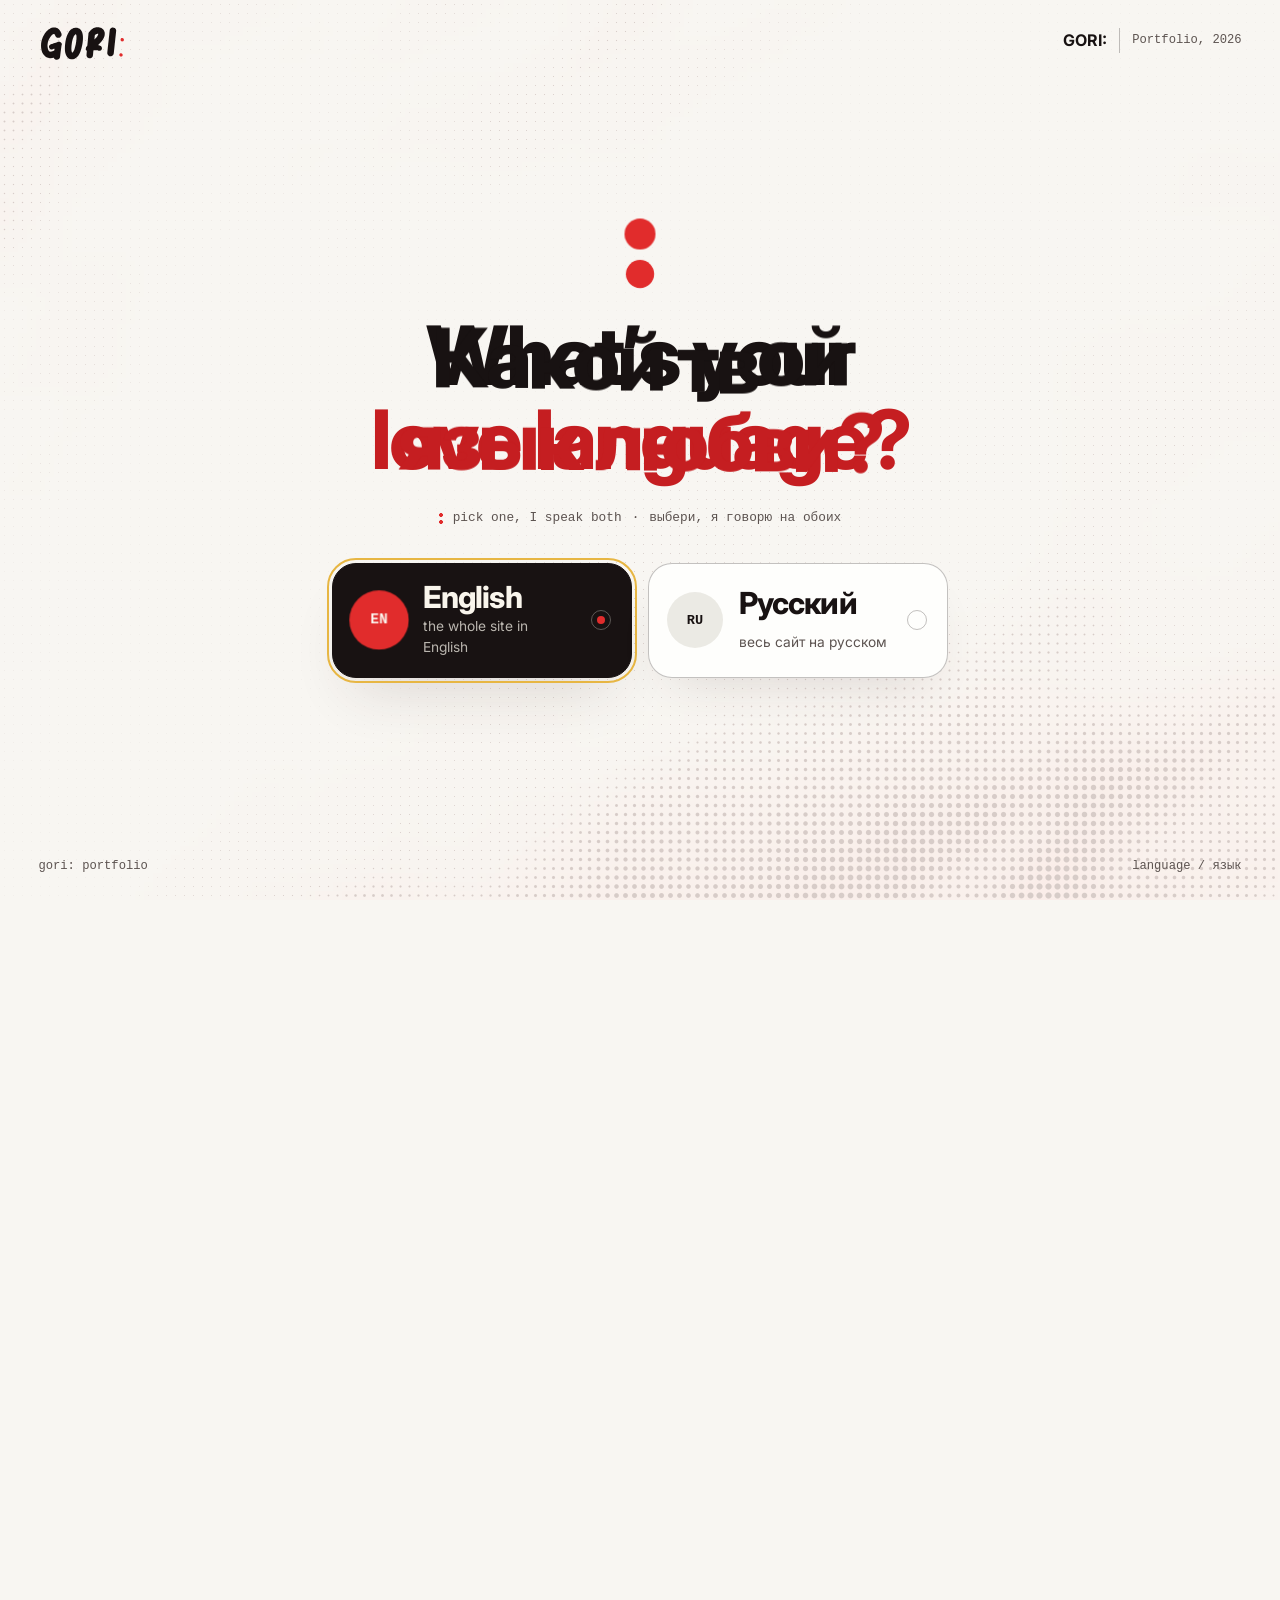
==== index.html @ ec3485d5 "Ask for the language before the intro, translate SLOI and remaining strings Co-Authored-By: Claude O" ====
<!doctype html>
<html lang="en">
<head>
<meta charset="utf-8">
<meta name="viewport" content="width=device-width, initial-scale=1, viewport-fit=cover">
<title>GORI: Portfolio</title>
<meta name="description" content="GORI: is Gor Karapetyan, a multidisciplinary creative who designs, edits, directs and builds. Saidright, its ad campaign, GOMINI, and a PostgreSQL refund case.">
<meta property="og:title" content="GORI: designer, video editor, product builder">
<meta property="og:description" content="Products, advertising, brands and systems by GORI:, founder of GOMINI.">
<meta property="og:image" content="https://gori.baby/assets/saidright/poster-en.jpg">
<meta property="og:url" content="https://gori.baby/">
<link rel="canonical" href="https://gori.baby/">
<meta name="theme-color" content="#F7F5F0">
<link rel="icon" href="data:image/svg+xml,%3Csvg xmlns='http://www.w3.org/2000/svg' viewBox='0 0 32 32'%3E%3Crect width='32' height='32' rx='8' fill='%23121012'/%3E%3Ccircle cx='16' cy='10' r='4' fill='%23E0262E'/%3E%3Ccircle cx='16' cy='22' r='4' fill='%23E0262E'/%3E%3C/svg%3E">
<link rel="preconnect" href="https://fonts.googleapis.com">
<link rel="preconnect" href="https://fonts.gstatic.com" crossorigin>
<link rel="stylesheet" href="https://fonts.googleapis.com/css2?family=Inter:opsz,wght@14..32,400..800&display=swap">
<link rel="stylesheet" href="styles.css">
<script>document.documentElement.classList.add('js');</script>
</head>
<body>

<svg width="0" height="0" style="position:absolute" aria-hidden="true" focusable="false">
  <defs>
    <symbol id="gori-mark" viewBox="0 0 1760 760">
      <g transform="translate(0,760) scale(0.1,-0.1)"><path d="M11225 6971 c-78 -10 -163 -25 -190 -34 -28 -8 -66 -19 -85 -23 -19 -4 -48 -12 -65 -19 -16 -7 -57 -22 -90 -34 -99 -36 -209 -90 -350 -173 -152 -88 -388 -294 -522 -455 -28 -34 -57 -68 -63 -75 -19 -23 -117 -162 -139 -198 -45 -77 -52 -92 -61 -143 -5 -28 -14 -122 -20 -207 -6 -85 -15 -180 -20 -210 -5 -30 -14 -122 -20 -205 -6 -82 -15 -184 -20 -225 -6 -41 -14 -131 -20 -200 -5 -69 -16 -190 -24 -270 -9 -80 -25 -246 -36 -370 -11 -124 -27 -289 -36 -368 -8 -79 -18 -188 -21 -242 -6 -100 -6 -100 -56 -147 -28 -27 -62 -61 -76 -77 -14 -16 -34 -37 -44 -48 -35 -37 -96 -173 -108 -243 -16 -95 -6 -262 21 -320 11 -24 20 -50 20 -57 0 -7 9 -24 20 -38 11 -14 20 -29 20 -34 0 -4 23 -35 51 -69 47 -56 50 -64 45 -101 -3 -23 -11 -111 -16 -196 -6 -85 -16 -184 -21 -220 -5 -36 -12 -148 -16 -250 -5 -175 -5 -188 16 -232 11 -26 21 -55 21 -65 0 -10 9 -29 20 -43 11 -14 20 -29 20 -34 0 -15 98 -126 142 -162 24 -19 48 -39 55 -44 6 -5 36 -20 65 -34 199 -89 372 -87 563 7 65 32 219 178 245 232 8 17 22 41 31 55 9 14 20 44 24 67 4 24 10 45 15 48 5 3 11 44 15 93 3 48 13 148 21 222 8 74 19 191 24 260 18 238 42 425 56 439 19 21 109 29 404 37 336 9 420 -1 544 -62 73 -37 273 -37 343 0 18 9 37 16 42 16 19 0 106 64 155 115 55 55 109 161 127 246 40 187 -63 421 -223 507 -107 58 -182 92 -203 92 -8 0 -41 9 -72 19 -32 11 -83 23 -113 27 -127 16 -128 29 -7 148 51 50 117 118 146 151 30 33 84 91 120 130 36 38 79 88 95 110 16 22 46 56 66 75 20 19 66 73 101 120 35 47 72 94 82 105 10 11 36 45 57 75 22 30 46 64 55 75 23 30 105 156 105 163 0 3 6 13 14 21 14 17 65 108 116 211 6 11 15 29 20 40 6 11 14 28 19 38 21 43 69 170 76 200 4 18 13 45 21 60 8 15 14 38 14 52 1 14 7 43 16 65 53 146 54 566 1 695 -8 19 -18 51 -22 70 -29 140 -190 387 -337 516 -29 26 -55 51 -58 55 -9 13 -141 99 -152 99 -5 0 -21 9 -35 20 -14 11 -32 20 -40 20 -8 0 -26 9 -40 20 -14 11 -33 20 -42 20 -9 0 -29 7 -45 15 -26 14 -56 23 -181 53 -151 38 -376 47 -560 23z m290 -1248 c29 -28 12 -101 -56 -238 -10 -22 -19 -45 -19 -51 0 -6 -9 -19 -20 -29 -11 -10 -20 -23 -20 -30 0 -11 -112 -187 -138 -216 -7 -7 -33 -41 -57 -74 -51 -69 -68 -88 -235 -280 -161 -184 -148 -171 -161 -158 -9 9 -9 40 -1 125 6 62 16 160 22 218 46 474 40 440 79 484 29 32 94 88 166 144 14 11 102 56 150 77 91 40 262 57 290 28z"/><path d="M2875 6934 c-194 -32 -369 -86 -480 -146 -10 -6 -37 -21 -60 -32 -57 -31 -200 -121 -262 -165 -128 -91 -385 -332 -505 -473 -31 -36 -64 -75 -73 -85 -9 -10 -36 -45 -60 -78 -25 -33 -50 -67 -57 -75 -31 -35 -138 -197 -138 -208 0 -5 -7 -15 -15 -22 -8 -7 -21 -24 -28 -39 -8 -14 -24 -44 -37 -66 -13 -22 -32 -56 -42 -75 -19 -37 -32 -58 -60 -102 -10 -14 -18 -32 -18 -40 0 -7 -9 -24 -20 -38 -11 -14 -20 -31 -20 -38 0 -8 -8 -26 -19 -40 -10 -15 -33 -64 -51 -110 -18 -45 -37 -85 -41 -88 -5 -3 -9 -13 -9 -22 0 -10 -9 -35 -20 -57 -11 -22 -20 -43 -20 -48 0 -5 -7 -23 -15 -40 -22 -48 -45 -116 -60 -174 -7 -28 -16 -57 -21 -64 -11 -18 -70 -256 -94 -379 -98 -500 -95 -1130 7 -1560 8 -36 19 -85 23 -110 5 -25 16 -62 24 -82 9 -21 16 -45 16 -55 1 -10 9 -36 20 -58 11 -22 19 -47 20 -56 0 -25 61 -164 131 -300 32 -62 93 -162 164 -265 48 -71 292 -317 355 -358 25 -17 54 -38 65 -47 11 -9 45 -30 75 -47 97 -52 135 -74 144 -83 6 -5 18 -9 28 -9 10 0 29 -6 41 -14 48 -31 204 -76 352 -101 249 -43 606 -21 837 51 55 17 76 11 85 -25 3 -14 13 -37 22 -51 9 -14 21 -32 26 -41 48 -77 117 -147 175 -180 19 -10 42 -23 50 -28 62 -36 108 -50 193 -62 189 -25 354 21 495 137 53 44 152 166 160 197 2 7 11 30 22 52 18 41 43 193 80 495 12 96 30 243 40 325 11 83 29 227 40 320 12 94 30 235 40 315 11 80 22 177 25 215 4 39 11 88 15 111 5 22 14 92 20 155 6 63 17 152 25 198 8 46 15 105 15 131 0 32 6 55 20 73 11 14 20 31 20 39 0 7 7 27 16 43 30 54 32 241 3 317 -52 142 -146 245 -279 304 -86 38 -299 42 -385 7 -27 -11 -84 -30 -125 -42 -93 -28 -118 -37 -200 -67 -36 -14 -85 -31 -110 -38 -25 -8 -61 -19 -80 -26 -19 -7 -57 -20 -85 -29 -27 -10 -72 -25 -100 -35 -27 -9 -70 -23 -95 -30 -50 -15 -90 -29 -165 -57 -28 -11 -56 -19 -63 -19 -7 0 -34 -8 -60 -18 -57 -23 -132 -48 -192 -66 -25 -8 -61 -19 -80 -26 -120 -42 -147 -53 -165 -63 -11 -6 -32 -17 -46 -24 -37 -18 -134 -125 -161 -175 -75 -142 -74 -328 1 -475 25 -50 145 -180 174 -189 12 -4 33 -14 47 -24 35 -24 111 -42 204 -47 78 -5 141 8 256 52 19 7 69 23 110 35 41 13 96 31 122 41 26 11 59 19 74 19 29 0 29 2 3 -190 -19 -132 -24 -145 -72 -169 -23 -12 -49 -25 -57 -29 -55 -31 -101 -52 -110 -52 -6 0 -23 -8 -37 -17 -30 -20 -73 -37 -143 -58 -25 -8 -65 -22 -90 -31 -76 -29 -354 -27 -397 4 -17 12 -36 22 -42 22 -28 0 -191 188 -191 220 0 7 -8 24 -18 38 -88 130 -167 544 -164 857 1 120 28 406 42 455 6 19 17 69 25 110 18 102 49 220 63 247 7 12 12 30 12 40 0 10 9 35 20 56 11 20 20 42 20 49 0 11 13 42 61 144 10 23 19 47 19 55 0 8 9 25 20 39 11 14 20 32 20 40 0 8 9 26 20 40 11 14 20 28 20 31 0 9 92 173 100 179 3 3 19 27 35 55 93 161 329 429 490 557 78 62 112 80 204 113 64 23 64 23 102 3 56 -29 102 -90 165 -218 14 -30 30 -63 35 -72 5 -10 13 -26 17 -35 5 -10 15 -29 22 -43 8 -14 20 -38 28 -55 40 -80 141 -181 227 -228 117 -63 144 -70 284 -74 168 -6 243 16 397 118 60 40 174 177 174 209 0 6 8 23 18 37 9 15 23 50 30 77 7 28 18 69 23 91 14 50 5 174 -17 240 -47 142 -169 410 -199 435 -8 7 -15 21 -15 31 0 10 -5 21 -10 24 -6 3 -30 37 -55 75 -116 177 -327 382 -480 466 -39 21 -70 37 -87 46 -10 4 -26 12 -35 17 -88 45 -181 75 -278 91 -38 7 -89 16 -112 21 -59 13 -254 9 -348 -7z"/><path d="M14180 6933 c-39 -14 -103 -44 -190 -89 -37 -20 -162 -153 -186 -199 -11 -22 -25 -49 -31 -60 -34 -66 -46 -134 -83 -485 -6 -58 -18 -160 -26 -228 -8 -67 -19 -170 -24 -230 -5 -59 -16 -161 -25 -227 -8 -66 -19 -163 -25 -215 -5 -52 -14 -135 -20 -185 -6 -49 -19 -175 -30 -280 -11 -104 -25 -230 -30 -280 -6 -49 -17 -157 -25 -240 -8 -82 -19 -175 -24 -205 -6 -30 -13 -91 -16 -135 -3 -44 -14 -154 -25 -245 -10 -91 -28 -250 -39 -355 -12 -104 -26 -230 -31 -280 -6 -49 -15 -135 -21 -190 -5 -55 -17 -156 -25 -225 -9 -69 -20 -174 -25 -235 -5 -60 -14 -140 -19 -177 -27 -185 4 -342 94 -473 36 -52 140 -156 176 -176 19 -11 42 -23 50 -28 127 -79 405 -92 531 -26 40 21 65 34 99 52 56 29 178 169 221 254 44 88 62 183 98 534 26 259 52 503 81 765 6 52 15 138 21 190 5 52 17 154 25 225 8 72 19 177 24 235 5 58 16 159 24 225 9 66 25 210 36 320 20 190 29 272 50 465 5 47 19 171 30 275 23 225 36 338 50 460 5 50 19 176 30 280 30 291 40 374 50 450 14 107 11 234 -6 280 -9 22 -18 53 -21 69 -14 75 -151 244 -248 307 -136 88 -364 126 -495 82z"/><path d="M7075 6881 c-80 -8 -199 -35 -267 -62 -26 -11 -55 -19 -65 -19 -10 0 -29 -9 -43 -20 -14 -11 -31 -20 -37 -20 -12 0 -89 -40 -149 -76 -16 -11 -52 -32 -79 -49 -27 -16 -58 -39 -69 -50 -12 -11 -41 -36 -66 -56 -129 -103 -318 -324 -417 -487 -26 -42 -100 -170 -112 -192 -16 -31 -43 -84 -59 -117 -11 -23 -26 -52 -40 -80 -7 -13 -16 -31 -21 -40 -18 -37 -49 -110 -71 -168 -12 -33 -31 -78 -41 -101 -11 -23 -19 -47 -19 -55 0 -8 -6 -26 -14 -41 -8 -15 -17 -42 -21 -60 -4 -18 -13 -46 -21 -63 -7 -16 -20 -57 -28 -90 -8 -33 -25 -94 -36 -135 -12 -41 -26 -97 -32 -125 -6 -27 -16 -68 -24 -90 -7 -22 -16 -58 -19 -80 -3 -22 -15 -80 -25 -130 -75 -361 -132 -837 -151 -1282 -13 -298 0 -677 28 -843 7 -47 18 -115 23 -153 5 -37 14 -75 19 -85 5 -9 12 -39 16 -67 4 -27 14 -66 21 -85 7 -19 18 -53 23 -75 5 -22 24 -76 41 -120 17 -44 34 -89 37 -100 3 -11 14 -32 25 -47 10 -14 18 -30 18 -35 0 -5 14 -34 31 -64 30 -53 39 -67 91 -146 75 -113 214 -259 298 -313 25 -16 51 -34 57 -40 15 -12 171 -90 228 -114 162 -66 464 -88 638 -46 106 26 187 53 239 80 20 11 46 20 57 20 11 0 22 4 25 9 3 5 47 32 97 60 188 107 373 266 497 426 34 44 68 87 76 96 20 24 87 142 136 239 6 11 15 29 20 40 6 11 15 29 20 40 6 11 14 28 18 38 5 9 14 26 19 37 6 11 20 40 31 65 10 25 29 65 41 90 11 25 21 49 21 54 0 5 8 28 18 50 10 23 29 68 41 101 12 33 31 79 42 103 10 23 19 50 19 60 0 9 6 29 14 44 8 15 17 42 21 60 4 18 13 47 20 63 20 48 62 187 69 227 4 20 13 50 21 65 8 15 15 38 15 51 0 12 6 38 14 57 8 19 18 56 22 82 4 26 11 59 17 73 9 23 31 119 57 250 6 30 20 96 30 145 11 50 28 144 39 210 11 66 27 161 36 210 8 50 20 140 25 200 6 61 17 166 25 235 24 202 21 780 -5 968 -36 261 -45 305 -81 417 -10 33 -19 69 -19 80 -1 11 -9 38 -20 60 -11 22 -19 46 -20 52 0 7 -9 27 -20 45 -11 18 -20 42 -20 54 0 11 -4 24 -9 30 -5 5 -18 25 -29 45 -34 62 -46 81 -75 123 -15 23 -39 58 -53 79 -56 85 -294 304 -354 325 -8 3 -24 13 -35 22 -11 9 -60 34 -110 54 -81 34 -121 46 -250 76 -53 13 -322 20 -410 11z m208 -1294 c26 -43 42 -89 67 -202 16 -71 23 -434 11 -637 -15 -274 -59 -618 -121 -933 -11 -55 -26 -135 -34 -177 -8 -42 -22 -98 -29 -125 -8 -26 -19 -70 -25 -98 -16 -77 -49 -202 -72 -280 -12 -38 -27 -92 -34 -120 -16 -59 -90 -279 -110 -327 -7 -18 -24 -60 -36 -93 -13 -33 -31 -72 -42 -87 -10 -14 -18 -32 -18 -40 0 -7 -9 -24 -20 -38 -11 -14 -20 -31 -20 -38 -1 -50 -213 -281 -258 -282 -19 0 -47 52 -75 143 -109 348 -104 1015 13 1727 10 63 26 158 35 210 8 52 20 106 25 120 5 14 16 57 25 95 24 118 50 219 58 232 4 6 11 31 17 55 18 86 90 285 141 393 10 22 19 45 19 50 0 6 9 21 20 35 11 14 20 32 20 40 0 8 9 26 20 40 11 14 20 31 20 38 0 17 92 153 150 221 119 143 198 167 253 78z"/></g>
    </symbol>
    <symbol id="gori-colon" viewBox="0 0 1760 760">
      <g transform="translate(0,760) scale(0.1,-0.1)"><path d="M16011 4901 c-94 -35 -143 -78 -189 -166 -38 -73 -37 -216 2 -290 27 -50 92 -125 109 -125 5 0 23 -10 40 -22 29 -21 44 -23 142 -23 98 0 113 2 142 23 17 12 35 22 40 22 19 0 94 91 118 142 116 248 -148 534 -404 439z"/><path d="M15806 2003 c-72 -8 -182 -101 -221 -185 -74 -159 4 -357 169 -433 152 -69 350 4 421 156 36 78 36 218 0 287 -70 134 -200 195 -369 175z"/></g>
    </symbol>
  </defs>
</svg>

<a class="skip" href="#main" data-i18n="skip">Skip to content</a>

<!-- ============ INTRO ============ -->
<div class="intro" id="intro" aria-hidden="true">
  <div class="ichrome">
    <svg class="ichrome__mark" viewBox="0 0 1760 760" aria-hidden="true"><use href="#gori-mark"/><use href="#gori-colon" class="red"/></svg>
    <p class="ichrome__tr"><span>GORI:</span><span data-i18n="intro.tr">Portfolio, 2026</span></p>
    <p class="ichrome__bl">gori: portfolio</p>
    <p class="ichrome__br"><span class="ichrome__scene" data-scene="0">language / язык</span><span class="ichrome__scene" data-scene="1" data-i18n="intro.s1">meet GORI:</span><span class="ichrome__scene" data-scene="2" data-i18n="intro.s2">what I do</span><span class="ichrome__scene" data-scene="3" data-i18n="intro.s3">the work</span><span class="ichrome__scene" data-scene="4" data-i18n="intro.s4">the worlds</span><span class="ichrome__scene" data-scene="5" data-i18n="intro.s5">one question</span></p>
  </div>

  <!-- 0: the language question, asked in both languages before the film starts -->
  <div class="iscene iscene--lang" role="group" aria-labelledby="ilang-q">
    <div class="ilang__beat" aria-hidden="true"><i></i><i></i></div>
    <h2 class="ilang__q" id="ilang-q">
      <span class="ilang__line" lang="en">What’s your <span class="tone">love language?</span></span>
      <span class="ilang__line" lang="ru">Какой твой <span class="tone">язык любви?</span></span>
    </h2>
    <p class="ikick ilang__hint"><span lang="en">pick one, I speak both</span><span aria-hidden="true">·</span><span lang="ru">выбери, я говорю на обоих</span></p>
    <div class="ilang__opts">
      <button class="ilang__opt" type="button" data-pick-lang="en" lang="en"><span class="ilang__code" aria-hidden="true">EN</span><span class="ilang__name">English</span><span class="ilang__sub">the whole site in English</span><i aria-hidden="true"></i></button>
      <button class="ilang__opt" type="button" data-pick-lang="ru" lang="ru"><span class="ilang__code" aria-hidden="true">RU</span><span class="ilang__name">Русский</span><span class="ilang__sub">весь сайт на русском</span><i aria-hidden="true"></i></button>
    </div>
  </div>

  <!-- A + B: mark draws, then the headline -->
  <div class="iscene iscene--meet">
    <svg class="imark" viewBox="0 0 1760 760" aria-hidden="true">
      <g class="imark__outline" transform="translate(0,760) scale(0.1,-0.1)"><path d="M11225 6971 c-78 -10 -163 -25 -190 -34 -28 -8 -66 -19 -85 -23 -19 -4 -48 -12 -65 -19 -16 -7 -57 -22 -90 -34 -99 -36 -209 -90 -350 -173 -152 -88 -388 -294 -522 -455 -28 -34 -57 -68 -63 -75 -19 -23 -117 -162 -139 -198 -45 -77 -52 -92 -61 -143 -5 -28 -14 -122 -20 -207 -6 -85 -15 -180 -20 -210 -5 -30 -14 -122 -20 -205 -6 -82 -15 -184 -20 -225 -6 -41 -14 -131 -20 -200 -5 -69 -16 -190 -24 -270 -9 -80 -25 -246 -36 -370 -11 -124 -27 -289 -36 -368 -8 -79 -18 -188 -21 -242 -6 -100 -6 -100 -56 -147 -28 -27 -62 -61 -76 -77 -14 -16 -34 -37 -44 -48 -35 -37 -96 -173 -108 -243 -16 -95 -6 -262 21 -320 11 -24 20 -50 20 -57 0 -7 9 -24 20 -38 11 -14 20 -29 20 -34 0 -4 23 -35 51 -69 47 -56 50 -64 45 -101 -3 -23 -11 -111 -16 -196 -6 -85 -16 -184 -21 -220 -5 -36 -12 -148 -16 -250 -5 -175 -5 -188 16 -232 11 -26 21 -55 21 -65 0 -10 9 -29 20 -43 11 -14 20 -29 20 -34 0 -15 98 -126 142 -162 24 -19 48 -39 55 -44 6 -5 36 -20 65 -34 199 -89 372 -87 563 7 65 32 219 178 245 232 8 17 22 41 31 55 9 14 20 44 24 67 4 24 10 45 15 48 5 3 11 44 15 93 3 48 13 148 21 222 8 74 19 191 24 260 18 238 42 425 56 439 19 21 109 29 404 37 336 9 420 -1 544 -62 73 -37 273 -37 343 0 18 9 37 16 42 16 19 0 106 64 155 115 55 55 109 161 127 246 40 187 -63 421 -223 507 -107 58 -182 92 -203 92 -8 0 -41 9 -72 19 -32 11 -83 23 -113 27 -127 16 -128 29 -7 148 51 50 117 118 146 151 30 33 84 91 120 130 36 38 79 88 95 110 16 22 46 56 66 75 20 19 66 73 101 120 35 47 72 94 82 105 10 11 36 45 57 75 22 30 46 64 55 75 23 30 105 156 105 163 0 3 6 13 14 21 14 17 65 108 116 211 6 11 15 29 20 40 6 11 14 28 19 38 21 43 69 170 76 200 4 18 13 45 21 60 8 15 14 38 14 52 1 14 7 43 16 65 53 146 54 566 1 695 -8 19 -18 51 -22 70 -29 140 -190 387 -337 516 -29 26 -55 51 -58 55 -9 13 -141 99 -152 99 -5 0 -21 9 -35 20 -14 11 -32 20 -40 20 -8 0 -26 9 -40 20 -14 11 -33 20 -42 20 -9 0 -29 7 -45 15 -26 14 -56 23 -181 53 -151 38 -376 47 -560 23z m290 -1248 c29 -28 12 -101 -56 -238 -10 -22 -19 -45 -19 -51 0 -6 -9 -19 -20 -29 -11 -10 -20 -23 -20 -30 0 -11 -112 -187 -138 -216 -7 -7 -33 -41 -57 -74 -51 -69 -68 -88 -235 -280 -161 -184 -148 -171 -161 -158 -9 9 -9 40 -1 125 6 62 16 160 22 218 46 474 40 440 79 484 29 32 94 88 166 144 14 11 102 56 150 77 91 40 262 57 290 28z"/><path d="M2875 6934 c-194 -32 -369 -86 -480 -146 -10 -6 -37 -21 -60 -32 -57 -31 -200 -121 -262 -165 -128 -91 -385 -332 -505 -473 -31 -36 -64 -75 -73 -85 -9 -10 -36 -45 -60 -78 -25 -33 -50 -67 -57 -75 -31 -35 -138 -197 -138 -208 0 -5 -7 -15 -15 -22 -8 -7 -21 -24 -28 -39 -8 -14 -24 -44 -37 -66 -13 -22 -32 -56 -42 -75 -19 -37 -32 -58 -60 -102 -10 -14 -18 -32 -18 -40 0 -7 -9 -24 -20 -38 -11 -14 -20 -31 -20 -38 0 -8 -8 -26 -19 -40 -10 -15 -33 -64 -51 -110 -18 -45 -37 -85 -41 -88 -5 -3 -9 -13 -9 -22 0 -10 -9 -35 -20 -57 -11 -22 -20 -43 -20 -48 0 -5 -7 -23 -15 -40 -22 -48 -45 -116 -60 -174 -7 -28 -16 -57 -21 -64 -11 -18 -70 -256 -94 -379 -98 -500 -95 -1130 7 -1560 8 -36 19 -85 23 -110 5 -25 16 -62 24 -82 9 -21 16 -45 16 -55 1 -10 9 -36 20 -58 11 -22 19 -47 20 -56 0 -25 61 -164 131 -300 32 -62 93 -162 164 -265 48 -71 292 -317 355 -358 25 -17 54 -38 65 -47 11 -9 45 -30 75 -47 97 -52 135 -74 144 -83 6 -5 18 -9 28 -9 10 0 29 -6 41 -14 48 -31 204 -76 352 -101 249 -43 606 -21 837 51 55 17 76 11 85 -25 3 -14 13 -37 22 -51 9 -14 21 -32 26 -41 48 -77 117 -147 175 -180 19 -10 42 -23 50 -28 62 -36 108 -50 193 -62 189 -25 354 21 495 137 53 44 152 166 160 197 2 7 11 30 22 52 18 41 43 193 80 495 12 96 30 243 40 325 11 83 29 227 40 320 12 94 30 235 40 315 11 80 22 177 25 215 4 39 11 88 15 111 5 22 14 92 20 155 6 63 17 152 25 198 8 46 15 105 15 131 0 32 6 55 20 73 11 14 20 31 20 39 0 7 7 27 16 43 30 54 32 241 3 317 -52 142 -146 245 -279 304 -86 38 -299 42 -385 7 -27 -11 -84 -30 -125 -42 -93 -28 -118 -37 -200 -67 -36 -14 -85 -31 -110 -38 -25 -8 -61 -19 -80 -26 -19 -7 -57 -20 -85 -29 -27 -10 -72 -25 -100 -35 -27 -9 -70 -23 -95 -30 -50 -15 -90 -29 -165 -57 -28 -11 -56 -19 -63 -19 -7 0 -34 -8 -60 -18 -57 -23 -132 -48 -192 -66 -25 -8 -61 -19 -80 -26 -120 -42 -147 -53 -165 -63 -11 -6 -32 -17 -46 -24 -37 -18 -134 -125 -161 -175 -75 -142 -74 -328 1 -475 25 -50 145 -180 174 -189 12 -4 33 -14 47 -24 35 -24 111 -42 204 -47 78 -5 141 8 256 52 19 7 69 23 110 35 41 13 96 31 122 41 26 11 59 19 74 19 29 0 29 2 3 -190 -19 -132 -24 -145 -72 -169 -23 -12 -49 -25 -57 -29 -55 -31 -101 -52 -110 -52 -6 0 -23 -8 -37 -17 -30 -20 -73 -37 -143 -58 -25 -8 -65 -22 -90 -31 -76 -29 -354 -27 -397 4 -17 12 -36 22 -42 22 -28 0 -191 188 -191 220 0 7 -8 24 -18 38 -88 130 -167 544 -164 857 1 120 28 406 42 455 6 19 17 69 25 110 18 102 49 220 63 247 7 12 12 30 12 40 0 10 9 35 20 56 11 20 20 42 20 49 0 11 13 42 61 144 10 23 19 47 19 55 0 8 9 25 20 39 11 14 20 32 20 40 0 8 9 26 20 40 11 14 20 28 20 31 0 9 92 173 100 179 3 3 19 27 35 55 93 161 329 429 490 557 78 62 112 80 204 113 64 23 64 23 102 3 56 -29 102 -90 165 -218 14 -30 30 -63 35 -72 5 -10 13 -26 17 -35 5 -10 15 -29 22 -43 8 -14 20 -38 28 -55 40 -80 141 -181 227 -228 117 -63 144 -70 284 -74 168 -6 243 16 397 118 60 40 174 177 174 209 0 6 8 23 18 37 9 15 23 50 30 77 7 28 18 69 23 91 14 50 5 174 -17 240 -47 142 -169 410 -199 435 -8 7 -15 21 -15 31 0 10 -5 21 -10 24 -6 3 -30 37 -55 75 -116 177 -327 382 -480 466 -39 21 -70 37 -87 46 -10 4 -26 12 -35 17 -88 45 -181 75 -278 91 -38 7 -89 16 -112 21 -59 13 -254 9 -348 -7z"/><path d="M14180 6933 c-39 -14 -103 -44 -190 -89 -37 -20 -162 -153 -186 -199 -11 -22 -25 -49 -31 -60 -34 -66 -46 -134 -83 -485 -6 -58 -18 -160 -26 -228 -8 -67 -19 -170 -24 -230 -5 -59 -16 -161 -25 -227 -8 -66 -19 -163 -25 -215 -5 -52 -14 -135 -20 -185 -6 -49 -19 -175 -30 -280 -11 -104 -25 -230 -30 -280 -6 -49 -17 -157 -25 -240 -8 -82 -19 -175 -24 -205 -6 -30 -13 -91 -16 -135 -3 -44 -14 -154 -25 -245 -10 -91 -28 -250 -39 -355 -12 -104 -26 -230 -31 -280 -6 -49 -15 -135 -21 -190 -5 -55 -17 -156 -25 -225 -9 -69 -20 -174 -25 -235 -5 -60 -14 -140 -19 -177 -27 -185 4 -342 94 -473 36 -52 140 -156 176 -176 19 -11 42 -23 50 -28 127 -79 405 -92 531 -26 40 21 65 34 99 52 56 29 178 169 221 254 44 88 62 183 98 534 26 259 52 503 81 765 6 52 15 138 21 190 5 52 17 154 25 225 8 72 19 177 24 235 5 58 16 159 24 225 9 66 25 210 36 320 20 190 29 272 50 465 5 47 19 171 30 275 23 225 36 338 50 460 5 50 19 176 30 280 30 291 40 374 50 450 14 107 11 234 -6 280 -9 22 -18 53 -21 69 -14 75 -151 244 -248 307 -136 88 -364 126 -495 82z"/><path d="M7075 6881 c-80 -8 -199 -35 -267 -62 -26 -11 -55 -19 -65 -19 -10 0 -29 -9 -43 -20 -14 -11 -31 -20 -37 -20 -12 0 -89 -40 -149 -76 -16 -11 -52 -32 -79 -49 -27 -16 -58 -39 -69 -50 -12 -11 -41 -36 -66 -56 -129 -103 -318 -324 -417 -487 -26 -42 -100 -170 -112 -192 -16 -31 -43 -84 -59 -117 -11 -23 -26 -52 -40 -80 -7 -13 -16 -31 -21 -40 -18 -37 -49 -110 -71 -168 -12 -33 -31 -78 -41 -101 -11 -23 -19 -47 -19 -55 0 -8 -6 -26 -14 -41 -8 -15 -17 -42 -21 -60 -4 -18 -13 -46 -21 -63 -7 -16 -20 -57 -28 -90 -8 -33 -25 -94 -36 -135 -12 -41 -26 -97 -32 -125 -6 -27 -16 -68 -24 -90 -7 -22 -16 -58 -19 -80 -3 -22 -15 -80 -25 -130 -75 -361 -132 -837 -151 -1282 -13 -298 0 -677 28 -843 7 -47 18 -115 23 -153 5 -37 14 -75 19 -85 5 -9 12 -39 16 -67 4 -27 14 -66 21 -85 7 -19 18 -53 23 -75 5 -22 24 -76 41 -120 17 -44 34 -89 37 -100 3 -11 14 -32 25 -47 10 -14 18 -30 18 -35 0 -5 14 -34 31 -64 30 -53 39 -67 91 -146 75 -113 214 -259 298 -313 25 -16 51 -34 57 -40 15 -12 171 -90 228 -114 162 -66 464 -88 638 -46 106 26 187 53 239 80 20 11 46 20 57 20 11 0 22 4 25 9 3 5 47 32 97 60 188 107 373 266 497 426 34 44 68 87 76 96 20 24 87 142 136 239 6 11 15 29 20 40 6 11 15 29 20 40 6 11 14 28 18 38 5 9 14 26 19 37 6 11 20 40 31 65 10 25 29 65 41 90 11 25 21 49 21 54 0 5 8 28 18 50 10 23 29 68 41 101 12 33 31 79 42 103 10 23 19 50 19 60 0 9 6 29 14 44 8 15 17 42 21 60 4 18 13 47 20 63 20 48 62 187 69 227 4 20 13 50 21 65 8 15 15 38 15 51 0 12 6 38 14 57 8 19 18 56 22 82 4 26 11 59 17 73 9 23 31 119 57 250 6 30 20 96 30 145 11 50 28 144 39 210 11 66 27 161 36 210 8 50 20 140 25 200 6 61 17 166 25 235 24 202 21 780 -5 968 -36 261 -45 305 -81 417 -10 33 -19 69 -19 80 -1 11 -9 38 -20 60 -11 22 -19 46 -20 52 0 7 -9 27 -20 45 -11 18 -20 42 -20 54 0 11 -4 24 -9 30 -5 5 -18 25 -29 45 -34 62 -46 81 -75 123 -15 23 -39 58 -53 79 -56 85 -294 304 -354 325 -8 3 -24 13 -35 22 -11 9 -60 34 -110 54 -81 34 -121 46 -250 76 -53 13 -322 20 -410 11z m208 -1294 c26 -43 42 -89 67 -202 16 -71 23 -434 11 -637 -15 -274 -59 -618 -121 -933 -11 -55 -26 -135 -34 -177 -8 -42 -22 -98 -29 -125 -8 -26 -19 -70 -25 -98 -16 -77 -49 -202 -72 -280 -12 -38 -27 -92 -34 -120 -16 -59 -90 -279 -110 -327 -7 -18 -24 -60 -36 -93 -13 -33 -31 -72 -42 -87 -10 -14 -18 -32 -18 -40 0 -7 -9 -24 -20 -38 -11 -14 -20 -31 -20 -38 -1 -50 -213 -281 -258 -282 -19 0 -47 52 -75 143 -109 348 -104 1015 13 1727 10 63 26 158 35 210 8 52 20 106 25 120 5 14 16 57 25 95 24 118 50 219 58 232 4 6 11 31 17 55 18 86 90 285 141 393 10 22 19 45 19 50 0 6 9 21 20 35 11 14 20 32 20 40 0 8 9 26 20 40 11 14 20 31 20 38 0 17 92 153 150 221 119 143 198 167 253 78z"/></g>
      <g class="imark__fill"><use href="#gori-mark"/></g>
      <g class="imark__colon"><use href="#gori-colon"/></g>
    </svg>
    <h2 class="ihead"><span class="ihead__l" data-i18n="intro.h1">Meet GORI:</span><span class="ihead__l tone" data-i18n="intro.h2">everything after the colon.</span></h2>
    <p class="ikick" data-i18n="intro.k1">designer, editor and product builder</p>
    <div class="itiles" aria-hidden="true">
      <span class="itile" style="--tx:-38vw;--ty:-20vh;--r:-8deg"><img src="assets/saidright/icon.png" alt="" width="512" height="512"></span>
      <span class="itile itile--paper" style="--tx:36vw;--ty:-24vh;--r:7deg"><img src="assets/gomini/gomini-main.png" alt="" width="1080" height="1080"></span>
      <span class="itile" style="--tx:-34vw;--ty:22vh;--r:6deg"><img src="assets/figma/after-effects.svg" alt="" width="96" height="96"></span>
      <span class="itile" style="--tx:-22vw;--ty:34vh;--r:-5deg"><img src="assets/figma/rosette.svg" alt="" width="96" height="96"></span>
      <span class="itile" style="--tx:38vw;--ty:18vh;--r:-7deg"><img src="assets/figma/blender.svg" alt="" width="96" height="96"></span>
      <span class="itile" style="--tx:26vw;--ty:33vh;--r:9deg"><img src="assets/figma/davinci-img.png" alt="" width="96" height="96"></span>
    </div>
  </div>

  <!-- C: red flip -->
  <div class="iscene iscene--flip">
    <p class="ikick ikick--flip" data-i18n="intro.k2">what I do</p>
    <p class="istack"><span data-i18n="intro.v1">Design.</span><span data-i18n="intro.v2">Direct.</span><span data-i18n="intro.v3">Ship.</span></p>
    <span class="irule"></span>
    <svg class="ighost" viewBox="0 0 1760 760" aria-hidden="true"><g transform="translate(0,760) scale(0.1,-0.1)"><path d="M11225 6971 c-78 -10 -163 -25 -190 -34 -28 -8 -66 -19 -85 -23 -19 -4 -48 -12 -65 -19 -16 -7 -57 -22 -90 -34 -99 -36 -209 -90 -350 -173 -152 -88 -388 -294 -522 -455 -28 -34 -57 -68 -63 -75 -19 -23 -117 -162 -139 -198 -45 -77 -52 -92 -61 -143 -5 -28 -14 -122 -20 -207 -6 -85 -15 -180 -20 -210 -5 -30 -14 -122 -20 -205 -6 -82 -15 -184 -20 -225 -6 -41 -14 -131 -20 -200 -5 -69 -16 -190 -24 -270 -9 -80 -25 -246 -36 -370 -11 -124 -27 -289 -36 -368 -8 -79 -18 -188 -21 -242 -6 -100 -6 -100 -56 -147 -28 -27 -62 -61 -76 -77 -14 -16 -34 -37 -44 -48 -35 -37 -96 -173 -108 -243 -16 -95 -6 -262 21 -320 11 -24 20 -50 20 -57 0 -7 9 -24 20 -38 11 -14 20 -29 20 -34 0 -4 23 -35 51 -69 47 -56 50 -64 45 -101 -3 -23 -11 -111 -16 -196 -6 -85 -16 -184 -21 -220 -5 -36 -12 -148 -16 -250 -5 -175 -5 -188 16 -232 11 -26 21 -55 21 -65 0 -10 9 -29 20 -43 11 -14 20 -29 20 -34 0 -15 98 -126 142 -162 24 -19 48 -39 55 -44 6 -5 36 -20 65 -34 199 -89 372 -87 563 7 65 32 219 178 245 232 8 17 22 41 31 55 9 14 20 44 24 67 4 24 10 45 15 48 5 3 11 44 15 93 3 48 13 148 21 222 8 74 19 191 24 260 18 238 42 425 56 439 19 21 109 29 404 37 336 9 420 -1 544 -62 73 -37 273 -37 343 0 18 9 37 16 42 16 19 0 106 64 155 115 55 55 109 161 127 246 40 187 -63 421 -223 507 -107 58 -182 92 -203 92 -8 0 -41 9 -72 19 -32 11 -83 23 -113 27 -127 16 -128 29 -7 148 51 50 117 118 146 151 30 33 84 91 120 130 36 38 79 88 95 110 16 22 46 56 66 75 20 19 66 73 101 120 35 47 72 94 82 105 10 11 36 45 57 75 22 30 46 64 55 75 23 30 105 156 105 163 0 3 6 13 14 21 14 17 65 108 116 211 6 11 15 29 20 40 6 11 14 28 19 38 21 43 69 170 76 200 4 18 13 45 21 60 8 15 14 38 14 52 1 14 7 43 16 65 53 146 54 566 1 695 -8 19 -18 51 -22 70 -29 140 -190 387 -337 516 -29 26 -55 51 -58 55 -9 13 -141 99 -152 99 -5 0 -21 9 -35 20 -14 11 -32 20 -40 20 -8 0 -26 9 -40 20 -14 11 -33 20 -42 20 -9 0 -29 7 -45 15 -26 14 -56 23 -181 53 -151 38 -376 47 -560 23z m290 -1248 c29 -28 12 -101 -56 -238 -10 -22 -19 -45 -19 -51 0 -6 -9 -19 -20 -29 -11 -10 -20 -23 -20 -30 0 -11 -112 -187 -138 -216 -7 -7 -33 -41 -57 -74 -51 -69 -68 -88 -235 -280 -161 -184 -148 -171 -161 -158 -9 9 -9 40 -1 125 6 62 16 160 22 218 46 474 40 440 79 484 29 32 94 88 166 144 14 11 102 56 150 77 91 40 262 57 290 28z"/><path d="M2875 6934 c-194 -32 -369 -86 -480 -146 -10 -6 -37 -21 -60 -32 -57 -31 -200 -121 -262 -165 -128 -91 -385 -332 -505 -473 -31 -36 -64 -75 -73 -85 -9 -10 -36 -45 -60 -78 -25 -33 -50 -67 -57 -75 -31 -35 -138 -197 -138 -208 0 -5 -7 -15 -15 -22 -8 -7 -21 -24 -28 -39 -8 -14 -24 -44 -37 -66 -13 -22 -32 -56 -42 -75 -19 -37 -32 -58 -60 -102 -10 -14 -18 -32 -18 -40 0 -7 -9 -24 -20 -38 -11 -14 -20 -31 -20 -38 0 -8 -8 -26 -19 -40 -10 -15 -33 -64 -51 -110 -18 -45 -37 -85 -41 -88 -5 -3 -9 -13 -9 -22 0 -10 -9 -35 -20 -57 -11 -22 -20 -43 -20 -48 0 -5 -7 -23 -15 -40 -22 -48 -45 -116 -60 -174 -7 -28 -16 -57 -21 -64 -11 -18 -70 -256 -94 -379 -98 -500 -95 -1130 7 -1560 8 -36 19 -85 23 -110 5 -25 16 -62 24 -82 9 -21 16 -45 16 -55 1 -10 9 -36 20 -58 11 -22 19 -47 20 -56 0 -25 61 -164 131 -300 32 -62 93 -162 164 -265 48 -71 292 -317 355 -358 25 -17 54 -38 65 -47 11 -9 45 -30 75 -47 97 -52 135 -74 144 -83 6 -5 18 -9 28 -9 10 0 29 -6 41 -14 48 -31 204 -76 352 -101 249 -43 606 -21 837 51 55 17 76 11 85 -25 3 -14 13 -37 22 -51 9 -14 21 -32 26 -41 48 -77 117 -147 175 -180 19 -10 42 -23 50 -28 62 -36 108 -50 193 -62 189 -25 354 21 495 137 53 44 152 166 160 197 2 7 11 30 22 52 18 41 43 193 80 495 12 96 30 243 40 325 11 83 29 227 40 320 12 94 30 235 40 315 11 80 22 177 25 215 4 39 11 88 15 111 5 22 14 92 20 155 6 63 17 152 25 198 8 46 15 105 15 131 0 32 6 55 20 73 11 14 20 31 20 39 0 7 7 27 16 43 30 54 32 241 3 317 -52 142 -146 245 -279 304 -86 38 -299 42 -385 7 -27 -11 -84 -30 -125 -42 -93 -28 -118 -37 -200 -67 -36 -14 -85 -31 -110 -38 -25 -8 -61 -19 -80 -26 -19 -7 -57 -20 -85 -29 -27 -10 -72 -25 -100 -35 -27 -9 -70 -23 -95 -30 -50 -15 -90 -29 -165 -57 -28 -11 -56 -19 -63 -19 -7 0 -34 -8 -60 -18 -57 -23 -132 -48 -192 -66 -25 -8 -61 -19 -80 -26 -120 -42 -147 -53 -165 -63 -11 -6 -32 -17 -46 -24 -37 -18 -134 -125 -161 -175 -75 -142 -74 -328 1 -475 25 -50 145 -180 174 -189 12 -4 33 -14 47 -24 35 -24 111 -42 204 -47 78 -5 141 8 256 52 19 7 69 23 110 35 41 13 96 31 122 41 26 11 59 19 74 19 29 0 29 2 3 -190 -19 -132 -24 -145 -72 -169 -23 -12 -49 -25 -57 -29 -55 -31 -101 -52 -110 -52 -6 0 -23 -8 -37 -17 -30 -20 -73 -37 -143 -58 -25 -8 -65 -22 -90 -31 -76 -29 -354 -27 -397 4 -17 12 -36 22 -42 22 -28 0 -191 188 -191 220 0 7 -8 24 -18 38 -88 130 -167 544 -164 857 1 120 28 406 42 455 6 19 17 69 25 110 18 102 49 220 63 247 7 12 12 30 12 40 0 10 9 35 20 56 11 20 20 42 20 49 0 11 13 42 61 144 10 23 19 47 19 55 0 8 9 25 20 39 11 14 20 32 20 40 0 8 9 26 20 40 11 14 20 28 20 31 0 9 92 173 100 179 3 3 19 27 35 55 93 161 329 429 490 557 78 62 112 80 204 113 64 23 64 23 102 3 56 -29 102 -90 165 -218 14 -30 30 -63 35 -72 5 -10 13 -26 17 -35 5 -10 15 -29 22 -43 8 -14 20 -38 28 -55 40 -80 141 -181 227 -228 117 -63 144 -70 284 -74 168 -6 243 16 397 118 60 40 174 177 174 209 0 6 8 23 18 37 9 15 23 50 30 77 7 28 18 69 23 91 14 50 5 174 -17 240 -47 142 -169 410 -199 435 -8 7 -15 21 -15 31 0 10 -5 21 -10 24 -6 3 -30 37 -55 75 -116 177 -327 382 -480 466 -39 21 -70 37 -87 46 -10 4 -26 12 -35 17 -88 45 -181 75 -278 91 -38 7 -89 16 -112 21 -59 13 -254 9 -348 -7z"/><path d="M14180 6933 c-39 -14 -103 -44 -190 -89 -37 -20 -162 -153 -186 -199 -11 -22 -25 -49 -31 -60 -34 -66 -46 -134 -83 -485 -6 -58 -18 -160 -26 -228 -8 -67 -19 -170 -24 -230 -5 -59 -16 -161 -25 -227 -8 -66 -19 -163 -25 -215 -5 -52 -14 -135 -20 -185 -6 -49 -19 -175 -30 -280 -11 -104 -25 -230 -30 -280 -6 -49 -17 -157 -25 -240 -8 -82 -19 -175 -24 -205 -6 -30 -13 -91 -16 -135 -3 -44 -14 -154 -25 -245 -10 -91 -28 -250 -39 -355 -12 -104 -26 -230 -31 -280 -6 -49 -15 -135 -21 -190 -5 -55 -17 -156 -25 -225 -9 -69 -20 -174 -25 -235 -5 -60 -14 -140 -19 -177 -27 -185 4 -342 94 -473 36 -52 140 -156 176 -176 19 -11 42 -23 50 -28 127 -79 405 -92 531 -26 40 21 65 34 99 52 56 29 178 169 221 254 44 88 62 183 98 534 26 259 52 503 81 765 6 52 15 138 21 190 5 52 17 154 25 225 8 72 19 177 24 235 5 58 16 159 24 225 9 66 25 210 36 320 20 190 29 272 50 465 5 47 19 171 30 275 23 225 36 338 50 460 5 50 19 176 30 280 30 291 40 374 50 450 14 107 11 234 -6 280 -9 22 -18 53 -21 69 -14 75 -151 244 -248 307 -136 88 -364 126 -495 82z"/><path d="M7075 6881 c-80 -8 -199 -35 -267 -62 -26 -11 -55 -19 -65 -19 -10 0 -29 -9 -43 -20 -14 -11 -31 -20 -37 -20 -12 0 -89 -40 -149 -76 -16 -11 -52 -32 -79 -49 -27 -16 -58 -39 -69 -50 -12 -11 -41 -36 -66 -56 -129 -103 -318 -324 -417 -487 -26 -42 -100 -170 -112 -192 -16 -31 -43 -84 -59 -117 -11 -23 -26 -52 -40 -80 -7 -13 -16 -31 -21 -40 -18 -37 -49 -110 -71 -168 -12 -33 -31 -78 -41 -101 -11 -23 -19 -47 -19 -55 0 -8 -6 -26 -14 -41 -8 -15 -17 -42 -21 -60 -4 -18 -13 -46 -21 -63 -7 -16 -20 -57 -28 -90 -8 -33 -25 -94 -36 -135 -12 -41 -26 -97 -32 -125 -6 -27 -16 -68 -24 -90 -7 -22 -16 -58 -19 -80 -3 -22 -15 -80 -25 -130 -75 -361 -132 -837 -151 -1282 -13 -298 0 -677 28 -843 7 -47 18 -115 23 -153 5 -37 14 -75 19 -85 5 -9 12 -39 16 -67 4 -27 14 -66 21 -85 7 -19 18 -53 23 -75 5 -22 24 -76 41 -120 17 -44 34 -89 37 -100 3 -11 14 -32 25 -47 10 -14 18 -30 18 -35 0 -5 14 -34 31 -64 30 -53 39 -67 91 -146 75 -113 214 -259 298 -313 25 -16 51 -34 57 -40 15 -12 171 -90 228 -114 162 -66 464 -88 638 -46 106 26 187 53 239 80 20 11 46 20 57 20 11 0 22 4 25 9 3 5 47 32 97 60 188 107 373 266 497 426 34 44 68 87 76 96 20 24 87 142 136 239 6 11 15 29 20 40 6 11 15 29 20 40 6 11 14 28 18 38 5 9 14 26 19 37 6 11 20 40 31 65 10 25 29 65 41 90 11 25 21 49 21 54 0 5 8 28 18 50 10 23 29 68 41 101 12 33 31 79 42 103 10 23 19 50 19 60 0 9 6 29 14 44 8 15 17 42 21 60 4 18 13 47 20 63 20 48 62 187 69 227 4 20 13 50 21 65 8 15 15 38 15 51 0 12 6 38 14 57 8 19 18 56 22 82 4 26 11 59 17 73 9 23 31 119 57 250 6 30 20 96 30 145 11 50 28 144 39 210 11 66 27 161 36 210 8 50 20 140 25 200 6 61 17 166 25 235 24 202 21 780 -5 968 -36 261 -45 305 -81 417 -10 33 -19 69 -19 80 -1 11 -9 38 -20 60 -11 22 -19 46 -20 52 0 7 -9 27 -20 45 -11 18 -20 42 -20 54 0 11 -4 24 -9 30 -5 5 -18 25 -29 45 -34 62 -46 81 -75 123 -15 23 -39 58 -53 79 -56 85 -294 304 -354 325 -8 3 -24 13 -35 22 -11 9 -60 34 -110 54 -81 34 -121 46 -250 76 -53 13 -322 20 -410 11z m208 -1294 c26 -43 42 -89 67 -202 16 -71 23 -434 11 -637 -15 -274 -59 -618 -121 -933 -11 -55 -26 -135 -34 -177 -8 -42 -22 -98 -29 -125 -8 -26 -19 -70 -25 -98 -16 -77 -49 -202 -72 -280 -12 -38 -27 -92 -34 -120 -16 -59 -90 -279 -110 -327 -7 -18 -24 -60 -36 -93 -13 -33 -31 -72 -42 -87 -10 -14 -18 -32 -18 -40 0 -7 -9 -24 -20 -38 -11 -14 -20 -31 -20 -38 -1 -50 -213 -281 -258 -282 -19 0 -47 52 -75 143 -109 348 -104 1015 13 1727 10 63 26 158 35 210 8 52 20 106 25 120 5 14 16 57 25 95 24 118 50 219 58 232 4 6 11 31 17 55 18 86 90 285 141 393 10 22 19 45 19 50 0 6 9 21 20 35 11 14 20 32 20 40 0 8 9 26 20 40 11 14 20 31 20 38 0 17 92 153 150 221 119 143 198 167 253 78z"/></g></svg>
  </div>

  <!-- D: the work panel -->
  <div class="iscene iscene--work">
    <div class="iscene__head">
      <h2 class="ihead ihead--left"><span data-i18n="intro.h3">Real work.</span> <span class="tone" data-i18n="intro.h4">Real numbers.</span></h2>
      <p class="ikick" data-i18n="intro.k3">01 / the work</p>
    </div>
    <div class="ipanel">
      <div class="ipanel__bar"><span class="ipanel__brand"><svg viewBox="0 0 1760 760" aria-hidden="true"><use href="#gori-mark"/><use href="#gori-colon" class="red"/></svg><span data-i18n="intro.pn">works</span></span><span class="ipanel__pill" data-i18n="intro.pp">2024 to 2026</span></div>
      <ul class="ipanel__rows">
        <li><img src="assets/saidright/icon.png" alt="" width="512" height="512"><b>Saidright</b><span data-i18n="intro.r1">Mac app, open source</span><em data-i18n="intro.r1v">5 releases in 2 days</em></li>
        <li><img src="assets/saidright/still-31.jpg" alt="" width="960" height="540"><b data-i18n="intro.r2t">The film</b><span data-i18n="intro.r2">48 s ad, EN and RU</span><em>100 BPM</em></li>
        <li class="is-paper"><img src="assets/gomini/gomini-main.png" alt="" width="1080" height="1080"><b>GOMINI</b><span data-i18n="intro.r3">brand system</span><em data-i18n="intro.r3v">4 marks</em></li>
        <li><img src="assets/sql/bpmn-to-be.png" alt="" width="3100" height="1100"><b data-i18n="intro.r4t">Refund case</b><span>PostgreSQL, BPMN</span><em data-i18n="intro.r4v">42/42 checks</em></li>
        <li><img src="assets/sloi/diploma.jpg" alt="" width="620" height="892"><b>SLOI</b><span data-i18n="intro.r5">hackathon, Samara University</span><em data-i18n="intro.r5v">winner, 2024</em></li>
      </ul>
    </div>
  </div>

  <!-- E: four worlds -->
  <div class="iscene iscene--worlds">
    <h2 class="ihead ihead--dark"><span data-i18n="intro.h5">Four worlds.</span> <span class="tone" data-i18n="intro.h6">One colon.</span></h2>
    <p class="ikick ikick--dark" data-i18n="intro.k4">02 / the worlds</p>
    <div class="irings" aria-hidden="true"></div>
    <div class="icards">
      <div class="icard icard--sr"><img src="assets/saidright/icon.png" alt="" width="512" height="512"><b>Saidright</b><span data-i18n="intro.c1d">product and ad</span></div>
      <div class="icard icard--lg"><span class="icard__big">42/42</span><b data-i18n="intro.r4t">Refund case</b><span data-i18n="intro.c2d">analysis</span></div>
      <div class="icard icard--gm"><img src="assets/gomini/gomini-main.png" alt="" width="1080" height="1080"><b>GOMINI</b><span data-i18n="intro.c3d">brand</span></div>
      <div class="icard icard--sl"><img src="assets/sloi/diploma.jpg" alt="" width="620" height="892"><b>SLOI</b><span data-i18n="intro.c4d">venture</span></div>
    </div>
    <span class="iwipe" aria-hidden="true"></span>
  </div>

  <!-- F: the question -->
  <div class="iscene iscene--ask">
    <svg class="iask__mark" viewBox="0 0 1760 760" aria-hidden="true"><use href="#gori-mark"/><use href="#gori-colon" class="red"/></svg>
    <h2 class="ihead"><span class="ihead__l" data-i18n="intro.c3">You already want to work with me.</span><span class="ihead__l tone" data-i18n="intro.c4">Admit it.</span></h2>
    <p class="ikick iask__cue"><span class="iask__c1" data-i18n="intro.c1">Wait.</span><span class="iask__c2" data-i18n="intro.c2">I can see it.</span></p>
    <div class="iask__btns">
      <button class="pill pill--go" type="button" data-intro-end="yes"><span data-i18n="intro.yes">Fine, I admit it</span><i aria-hidden="true"></i></button>
      <button class="pill pill--ghost" type="button" data-intro-end="no" data-i18n="intro.no">Not yet</button>
    </div>
    <p class="iask__notyet" data-i18n="intro.notyet">Fair. Scroll down and we’ll talk again.</p>
  </div>

  <button class="intro__skip" type="button" data-intro-end="skip" data-i18n="intro.skip">Skip intro</button>
</div>

<!-- ============ STAGE + FRAME (persistent) ============ -->
<canvas class="stage" id="stage" aria-hidden="true"></canvas>
<div class="frame" aria-hidden="true">
  <i class="frame__c frame__c--tl"></i><i class="frame__c frame__c--tr"></i><i class="frame__c frame__c--bl"></i><i class="frame__c frame__c--br"></i>
  <p class="frame__label"><span class="frame__n">00</span><span class="frame__sep">/</span><span class="frame__name">GORI:</span></p>
  <p class="frame__meta"><span data-i18n="frame.meta">gori: portfolio, 2026</span><span class="frame__bar"><i></i></span></p>
</div>

<!-- ============ NAV ============ -->
<header class="nav" id="nav">
  <div class="nav__inner">
    <a class="nav__mark" href="#top" aria-label="GORI: back to top" data-i18n-attr="aria-label:nav.top">
      <svg viewBox="0 0 1760 760" aria-hidden="true"><use href="#gori-mark"/><use href="#gori-colon" class="red"/></svg>
    </a>
    <nav class="nav__links" aria-label="Sections" data-i18n-attr="aria-label:nav.label">
      <a href="#work" data-i18n="nav.work">Work</a>
      <a href="#saidright">Saidright</a>
      <a href="#gomini">GOMINI</a>
      <a href="#about" data-i18n="nav.about">About</a>
      <a href="#faq" data-i18n="nav.faq">FAQ</a>
    </nav>
    <div class="nav__end">
      <div class="lang" role="group" aria-label="Language" data-i18n-attr="aria-label:nav.lang">
        <button type="button" data-lang="en" aria-pressed="true">EN</button>
        <button type="button" data-lang="ru" aria-pressed="false">RU</button>
      </div>
      <a class="btn btn--primary btn--sm" href="#contact" data-i18n="nav.cta">Work with me</a>
      <button class="nav__burger" type="button" aria-expanded="false" aria-controls="menu" data-i18n-attr="aria-label:nav.menu" aria-label="Menu"><span></span><span></span></button>
    </div>
  </div>
  <div class="menu" id="menu" hidden>
    <a href="#work" data-i18n="nav.work">Work</a>
    <a href="#saidright">Saidright</a>
    <a href="#refunds" data-i18n="nav.refunds">Refund case</a>
    <a href="#gomini">GOMINI</a>
    <a href="#about" data-i18n="nav.about">About</a>
    <a href="#faq" data-i18n="nav.faq">FAQ</a>
    <a href="#contact" data-i18n="nav.cta">Work with me</a>
  </div>
</header>

<main id="main">

<!-- ============ HERO ============ -->
<section class="hero" id="top" aria-labelledby="hero-title" data-world="paper" data-label="GORI:">
  <div class="hero__tiles" aria-hidden="true">
    <span class="htile glint" style="--x:9%;--y:22%;--r:-8deg;--d:0s"><img src="assets/saidright/icon.png" alt="" width="512" height="512"></span>
    <span class="htile htile--paper glint" style="--x:84%;--y:18%;--r:7deg;--d:-1.4s"><img src="assets/gomini/gomini-main.png" alt="" width="1080" height="1080"></span>
    <span class="htile glint" style="--x:6%;--y:70%;--r:6deg;--d:-2.2s"><img src="assets/figma/after-effects.svg" alt="" width="96" height="96"></span>
    <span class="htile glint" style="--x:20%;--y:86%;--r:-5deg;--d:-3.1s"><img src="assets/figma/rosette.svg" alt="" width="96" height="96"></span>
    <span class="htile glint" style="--x:90%;--y:62%;--r:-7deg;--d:-0.7s"><img src="assets/figma/blender.svg" alt="" width="96" height="96"></span>
    <span class="htile glint" style="--x:78%;--y:84%;--r:9deg;--d:-2.6s"><img src="assets/figma/davinci-img.png" alt="" width="96" height="96"></span>
  </div>
  <div class="hero__inner">
    <div class="hero__markwrap">
      <svg class="hero__mark" viewBox="0 0 1760 760" aria-hidden="true">
        <use href="#gori-mark"/>
        <use href="#gori-colon" class="red hero__colon"/>
      </svg>
    </div>
    <h1 class="hero__title" id="hero-title">
      <span class="sr-only">GORI: </span>
      <span class="hero__after tone" aria-live="off">
        <span class="hero__verb" data-i18n="hero.verb0">designs the product.</span>
      </span>
    </h1>
    <p class="hero__lede" data-i18n="hero.lede">Designer, video editor and product builder. I’m also the founder of GOMINI.</p>
    <div class="hero__actions">
      <a class="pill pill--go" href="#work"><span data-i18n="hero.cta1">See the work</span><i aria-hidden="true"></i></a>
      <a class="pill pill--ghost" href="https://t.me/djordjogorik" target="_blank" rel="noopener" data-i18n="hero.cta2">Message me on Telegram</a>
    </div>
    <p class="hero__status ikick" data-i18n="hero.status">Open to internships, full-time roles and creative commissions. Remote or in Samara.</p>
  </div>
  <p class="hero__scroll" aria-hidden="true"><span data-i18n="hero.scroll">scroll into the colon</span><i></i></p>
</section>

<!-- ============ INDEX: AFTER THE COLON ============ -->
<section class="index" id="work" aria-labelledby="work-title" data-world="paper" data-label="work">
  <div class="wrap">
    <div class="index__head">
      <h2 id="work-title" class="h2" data-i18n="work.title">Everything <span class="tone">after the colon</span></h2>
      <p class="index__lede" data-i18n="work.lede">GORI: is a sentence I keep finishing. These are the endings I can show you today.</p>
    </div>
    <ol class="index__list">
      <li><a class="row" href="#saidright" data-peek="assets/saidright/icon.png" data-peek-kind="icon">
        <span class="row__n">01</span><span class="row__word" data-i18n="work.r1">Products</span><span class="row__what" data-i18n="work.r1d">Saidright, a dictation app for Mac</span><span class="row__yr">2026</span></a></li>
      <li><a class="row" href="#campaign" data-peek="assets/saidright/still-31.jpg">
        <span class="row__n">02</span><span class="row__word" data-i18n="work.r2">Advertising</span><span class="row__what" data-i18n="work.r2d">The Saidright film, vertical cut and poster</span><span class="row__yr">2026</span></a></li>
      <li><a class="row" href="#gomini" data-peek="assets/gomini/gomini-main.png">
        <span class="row__n">03</span><span class="row__word" data-i18n="work.r3">Brands</span><span class="row__what" data-i18n="work.r3d">GOMINI, MEDIA, SOUND and the GORI: mark</span><span class="row__yr">2026</span></a></li>
      <li><a class="row" href="#os" data-peek="assets/notion/hubs.jpg">
        <span class="row__n">04</span><span class="row__word" data-i18n="work.r4">Systems</span><span class="row__what" data-i18n="work.r4d">GOMINI × GORI OS, built in Notion</span><span class="row__yr">2026</span></a></li>
      <li><a class="row" href="#refunds" data-peek="assets/sql/bpmn-to-be.png">
        <span class="row__n">05</span><span class="row__word" data-i18n="work.r5">Analysis</span><span class="row__what" data-i18n="work.r5d">A refund process, modelled and proven in PostgreSQL</span><span class="row__yr">2026</span></a></li>
      <li><a class="row" href="#sloi" data-peek="assets/sloi/diploma.jpg">
        <span class="row__n">06</span><span class="row__word" data-i18n="work.r6">Ventures</span><span class="row__what" data-i18n="work.r6d">A hackathon win and the SLOI brand concept</span><span class="row__yr">2024</span></a></li>
    </ol>
  </div>
  <div class="peek" aria-hidden="true"><img alt="" src="[data-uri]" width="320" height="240"></div>
</section>

<!-- ============ CHAPTER ============ -->
<section class="chapter" id="ch-1" data-world="red" data-label="01 / Saidright" aria-labelledby="ch-1-t">
  <div class="chapter__pin">
    <h2 class="chapter__words" id="ch-1-t"><span class="chapter__w"><span data-i18n="ch.1a">Speak.</span></span><span class="chapter__w"><span data-i18n="ch.1b">It lands.</span></span><span class="chapter__w"><span data-i18n="ch.1c">You learn.</span></span></h2>
    <span class="chapter__rule"></span>
    <p class="chapter__kick ikick" data-i18n="ch.1k">01 / Saidright</p>
    <svg class="chapter__ghost" viewBox="0 0 1760 760" aria-hidden="true"><use href="#gori-mark"/></svg>
    <span class="chapter__wipe chapter__wipe--sr" aria-hidden="true"></span>
  </div>
</section>

<!-- ============ SAIDRIGHT ============ -->
<section class="case case--sr" id="saidright" aria-labelledby="sr-title" data-world="sr" data-label="Saidright">
  <div class="wrap">
    <header class="sr-head">
      <img class="sr-head__icon float" src="assets/saidright/icon.png" alt="Saidright app icon" data-i18n-attr="alt:sr.icon.alt" width="512" height="512" loading="lazy">
      <div class="sr-head__text">
        <h2 class="h2" id="sr-title" data-i18n="sr.title">Saidright: <span class="tone">dictation that teaches you the language</span></h2>
        <p class="case__lede scrub" data-i18n="sr.lede">A free, open-source Mac app. Press the right ⌘, speak, and your words land where you were typing. If you’re learning English, it suggests one fix that matters.</p>
      </div>
    </header>

    <dl class="sr-facts">
      <div><dt data-i18n="sr.f1k">My role</dt><dd data-i18n="sr.f1v">Product, interface, code, site, releases, ad campaign</dd></div>
      <div><dt data-i18n="sr.f2k">Shipped</dt><dd data-i18n="sr.f2v">Five public releases in two days, 0.5 to 1.2</dd></div>
      <div><dt data-i18n="sr.f3k">Runs on</dt><dd data-i18n="sr.f3v">Apple silicon, macOS 14 and later. Speech is recognised on the Mac.</dd></div>
      <div><dt data-i18n="sr.f4k">Price</dt><dd data-i18n="sr.f4v">Free, Apache 2.0, no account</dd></div>
    </dl>

    <!-- campaign -->
    <div class="campaign" id="campaign">
      <div class="campaign__head">
        <h3 class="h3" data-i18n="sr.camp.title">The campaign: “Voice takes shape”</h3>
        <p data-i18n="sr.camp.lede">One idea from the app’s own icon: voice bars become a coral cursor, the cursor becomes formatted text. I wrote the brief, directed it and signed off every cut. 3D in Blender, the edit in After Effects and Remotion, the score timed to the picture.</p>
      </div>

      <div class="film">
        <div class="film__frame" data-tilt>
          <video class="film__video" id="film" preload="none" playsinline
                 poster="assets/saidright/poster-en.jpg"
                 data-src-en="assets/saidright/film-en.mp4" data-src-ru="assets/saidright/film-ru.mp4"
                 data-poster-en="assets/saidright/poster-en.jpg" data-poster-ru="assets/saidright/poster-ru.jpg"
                 width="1920" height="1080" aria-label="Saidright advertising film, 48 seconds" data-i18n-attr="aria-label:sr.film.aria">
            <source src="assets/saidright/film-en.mp4" type="video/mp4">
          </video>
          <button class="film__play" type="button" id="film-play">
            <span class="film__playicon" aria-hidden="true"></span>
            <span data-i18n="sr.film.play">Play the film (48 s, sound on)</span>
          </button>
        </div>
        <ol class="cues" id="cues" aria-label="Cue sheet" data-i18n-attr="aria-label:sr.cues.label">
          <li><button type="button" data-t="0.08"><span class="cues__tc">00:00</span><span data-i18n="cue.1">Coral cursor lights up. A dry 30 ms click.</span></button></li>
          <li><button type="button" data-t="3.58"><span class="cues__tc">00:03</span><span data-i18n="cue.2">The icon’s three bars flash on D5, E5, A5.</span></button></li>
          <li><button type="button" data-t="7.79"><span class="cues__tc">00:07</span><span data-i18n="cue.3">Right ⌘ pressed. The capsule appears and records.</span></button></li>
          <li><button type="button" data-t="10.21"><span class="cues__tc">00:10</span><span data-i18n="cue.4">Finished text lands in one gesture.</span></button></li>
          <li><button type="button" data-t="12"><span class="cues__tc">00:12</span><span data-i18n="cue.5">“Свобода”, Freedom, Freiheit, 自由: one cut per language.</span></button></li>
          <li><button type="button" data-t="21"><span class="cues__tc">00:21</span><span data-i18n="cue.6">Spoken items become a real table.</span></button></li>
          <li><button type="button" data-t="29"><span class="cues__tc">00:29</span><span data-i18n="cue.7">“I am agree” gets one gentle fix.</span></button></li>
          <li><button type="button" data-t="34"><span class="cues__tc">00:34</span><span data-i18n="cue.8">Ink and Glass: the capsule’s two materials.</span></button></li>
          <li><button type="button" data-t="41"><span class="cues__tc">00:41</span><span data-i18n="cue.9">Your voice stays on your Mac.</span></button></li>
          <li><button type="button" data-t="45"><span class="cues__tc">00:45</span><span data-i18n="cue.10">The cursor returns to the icon. Speak freely.</span></button></li>
        </ol>
      </div>

      <div class="formats">
        <figure class="formats__item formats__item--v">
          <video class="formats__video" muted loop playsinline preload="none" data-autoplay
                 data-src-en="assets/saidright/vertical-en.mp4" data-src-ru="assets/saidright/vertical-ru.mp4"
                 poster="assets/saidright/still-6.jpg" width="720" height="1280" aria-label="Vertical 20-second cut" data-i18n-attr="aria-label:sr.vert.aria"></video>
          <figcaption data-i18n="sr.fmt1">Vertical cut, 20 s, for Reels and Shorts</figcaption>
        </figure>
        <figure class="formats__item formats__item--p glint">
          <img src="assets/saidright/poster-en.jpg" data-src-en="assets/saidright/poster-en.jpg" data-src-ru="assets/saidright/poster-ru.jpg" alt="Saidright poster: Speak freely. Download for Mac." width="1920" height="1080" loading="lazy" data-i18n-attr="alt:sr.poster.alt">
          <figcaption data-i18n="sr.fmt2">Poster and preview frame</figcaption>
        </figure>
        <div class="formats__notes">
          <p class="formats__num">100&nbsp;<small>BPM</small></p>
          <p data-i18n="sr.n1">Twenty bars of 4/4 make exactly 48 seconds. Every move sits on that grid, so the picture and the sound land together.</p>
          <p class="formats__num">4&nbsp;<small data-i18n="sr.n2k">stems</small></p>
          <p data-i18n="sr.n2">Music, interface, motion and atmosphere, mixed to −15.3 LUFS. Delivered in English and Russian.</p>
        </div>
      </div>
    </div>

    <!-- how it works -->
    <div class="steps">
      <h3 class="h3" data-i18n="sr.how.title">How Saidright works, in three moves</h3>
      <ol class="steps__grid">
        <li class="step">
          <div class="step__media">
            <img src="assets/saidright/still-10.jpg" alt="" width="960" height="540" loading="lazy">
            <div class="glass glass--keys" aria-hidden="true">
              <span class="key">⌘</span><span class="glass__label" data-i18n="sr.how.g1">right ⌘</span>
              <span class="bars"><i></i><i></i><i></i><i></i><i></i><i></i><i></i></span>
            </div>
          </div>
          <p class="step__n" data-i18n="sr.how.s1n">Step 1</p>
          <h4 class="step__t" data-i18n="sr.how.s1t">Speak anywhere</h4>
          <p class="step__d" data-i18n="sr.how.s1d">Press the right ⌘ in any app. A small capsule listens above the Dock.</p>
        </li>
        <li class="step">
          <div class="step__media">
            <img src="assets/saidright/still-23.jpg" alt="" width="960" height="540" loading="lazy">
            <div class="glass glass--table" aria-hidden="true">
              <span class="glass__row"><b data-i18n="sr.how.g2a">Task</b><b data-i18n="sr.how.g2b">Day</b></span>
              <span class="glass__row"><span data-i18n="sr.how.g2c">Mockup</span><span data-i18n="sr.how.g2d">Monday</span></span>
              <span class="glass__row"><span data-i18n="sr.how.g2e">Demo</span><span data-i18n="sr.how.g2f">Tuesday</span></span>
            </div>
          </div>
          <p class="step__n" data-i18n="sr.how.s2n">Step 2</p>
          <h4 class="step__t" data-i18n="sr.how.s2t">Words land, already tidy</h4>
          <p class="step__d" data-i18n="sr.how.s2d">Lists and tables come out as real lists and tables in Notes, Pages, Word and Mail.</p>
        </li>
        <li class="step">
          <div class="step__media">
            <img src="assets/saidright/still-31.jpg" alt="" width="960" height="540" loading="lazy">
            <div class="glass glass--fix" aria-hidden="true">
              <span class="glass__tag" data-i18n="sr.how.g3a">Grammar</span>
              <span class="glass__fix"><s>I am agree</s> I agree</span>
            </div>
          </div>
          <p class="step__n" data-i18n="sr.how.s3n">Step 3</p>
          <h4 class="step__t" data-i18n="sr.how.s3t">One fix, more confidence</h4>
          <p class="step__d" data-i18n="sr.how.s3d">If you’re learning, one card explains the mistake that matters most. No lessons, no streaks.</p>
        </li>
      </ol>
    </div>

    <!-- try it + screens -->
    <div class="sr-try">
      <div class="demo" data-tilt id="demo">
        <p class="demo__label" data-i18n="sr.demo.label">Try the core loop</p>
        <div class="demo__row">
          <div class="capsule" aria-hidden="true"><i></i><i></i><i></i><i></i><i></i><i></i><i></i></div>
          <p class="demo__status" role="status" aria-live="polite"><b data-i18n="sr.demo.idle">Ready</b><span data-i18n="sr.demo.idle2">Press to dictate an email</span></p>
          <button class="btn btn--light btn--sm" type="button" id="demo-go" data-i18n="sr.demo.go">Dictate</button>
        </div>
        <div class="demo__doc"><span class="demo__app" data-i18n="sr.demo.app">Mail, new message</span><p id="demo-text"><span class="caret"></span></p></div>
        <div class="demo__card" id="demo-card" hidden>
          <span class="demo__tag" data-i18n="sr.how.g3a">Grammar</span>
          <p class="demo__fix"><s>I am agree</s> <span aria-hidden="true">→</span> <b>I agree</b></p>
          <p class="demo__why" data-i18n="sr.demo.why">Agree is already the verb, so it doesn’t need “am” in front of it.</p>
          <div class="demo__btns">
            <button class="btn btn--coral btn--sm" type="button" id="demo-fix" data-i18n="sr.demo.replace">Replace</button>
            <button class="btn btn--ghost btn--sm" type="button" id="demo-ok" data-i18n="sr.demo.ok">Got it</button>
          </div>
        </div>
      </div>
      <div class="screens">
        <figure class="screen screen--modes"><img src="assets/saidright/modes-en.jpg" data-src-en="assets/saidright/modes-en.jpg" data-src-ru="assets/saidright/modes-ru.jpg" alt="Saidright settings: four dictation modes" width="1720" height="1280" loading="lazy" data-i18n-attr="alt:sr.s1alt"></figure>
        <figure class="screen screen--tip"><img src="assets/saidright/tip-en.png" data-src-en="assets/saidright/tip-en.png" data-src-ru="assets/saidright/tip-ru.png" alt="A language tip card: I am agree becomes I agree" width="744" height="606" loading="lazy" data-i18n-attr="alt:sr.s2alt"></figure>
      </div>
    </div>

    <div class="sr-proof">
      <h3 class="h3" data-i18n="sr.proof.title">Measured, not promised</h3>
      <ul class="proof">
        <li><span class="proof__v">3.1 s <i>→</i> 0.7 s</span><span data-i18n="sr.p1">wait after you stop a long dictation, across 16 real recordings</span></li>
        <li><span class="proof__v">25% <i>→</i> 3.1%</span><span data-i18n="sr.p2">word errors in mixed Russian and English speech</span></li>
        <li><span class="proof__v">26.8% <i>→</i> 3.6%</span><span data-i18n="sr.p3">word errors on quiet English speech</span></li>
        <li><span class="proof__v">1.37 s <i>→</i> 0.92 s</span><span data-i18n="sr.p4">median time to a dictated table</span></li>
      </ul>
      <p class="fine" data-i18n="sr.proof.note">Measured on my Mac on limited test sets. The reports live in the repository.</p>
      <div class="case__links">
        <a class="btn btn--light" href="https://gomin1i.github.io/saidright/" target="_blank" rel="noopener" data-i18n="sr.link1">Open the Saidright site</a>
        <a class="btn btn--ghost" href="https://github.com/GOMIN1I/saidright" target="_blank" rel="noopener" data-i18n="sr.link2">Source on GitHub</a>
      </div>
    </div>
  </div>
</section>

<!-- ============ CHAPTER ============ -->
<section class="chapter" id="ch-2" data-world="red" data-label="02 / the refund case" aria-labelledby="ch-2-t">
  <div class="chapter__pin">
    <h2 class="chapter__words" id="ch-2-t"><span class="chapter__w"><span data-i18n="ch.2a">Map the process.</span></span><span class="chapter__w"><span data-i18n="ch.2b">Write the rules.</span></span><span class="chapter__w"><span data-i18n="ch.2c">Prove it in SQL.</span></span></h2>
    <span class="chapter__rule"></span>
    <p class="chapter__kick ikick" data-i18n="ch.2k">02 / the refund case</p>
    <svg class="chapter__ghost" viewBox="0 0 1760 760" aria-hidden="true"><use href="#gori-mark"/></svg>
    <span class="chapter__wipe chapter__wipe--lg" aria-hidden="true"></span>
  </div>
</section>

<!-- ============ REFUNDS / SQL ============ -->
<section class="case case--ledger" id="refunds" aria-labelledby="rf-title" data-world="lg" data-label="refund case">
  <div class="wrap">
    <header class="rf-head">
      <h2 class="h2" id="rf-title" data-i18n="rf.title">Refunding an order <span class="tone">when the old payment portal is gone</span></h2>
      <p class="case__lede scrub" data-i18n="rf.lede">From 15 September 2026, shops that moved from Klarna to Kustom lost access to the old portal. Refunds on old orders became their job. One mistake means paying twice, or paying back more than was charged.</p>
    </header>

    <ol class="rf-steps">
      <li>
        <p class="rf-steps__n" data-i18n="rf.s1n">Map</p>
        <h3 data-i18n="rf.s1t">Rebuilt the process</h3>
        <p data-i18n="rf.s1d">Reconstructed today’s flow from public docs and designed the target one in BPMN, with Support, Finance and Accounting lanes.</p>
      </li>
      <li>
        <p class="rf-steps__n" data-i18n="rf.s2n">Define</p>
        <h3 data-i18n="rf.s2t">Wrote the rules</h3>
        <p data-i18n="rf.s2d">Ten business rules and ten requirements, each traced to the test that proves it.</p>
      </li>
      <li>
        <p class="rf-steps__n" data-i18n="rf.s3n">Prove</p>
        <h3 data-i18n="rf.s3t">Tested it in PostgreSQL</h3>
        <p data-i18n="rf.s3d">A schema and a working register prototype. 42 of 42 SQL checks and 19 of 19 browser checks passed.</p>
      </li>
    </ol>

    <div class="ledger">
      <div class="ledger__model" data-tilt id="ledger">
        <div class="ledger__top"><span>ORD-001</span><span data-i18n="rf.m.unit">amounts in SEK</span></div>
        <div class="ledger__bal">
          <div><span data-i18n="rf.m.cap">Captured</span><b>1 000</b></div>
          <div><span data-i18n="rf.m.ref">Refunded before</span><b>300</b></div>
          <div><span data-i18n="rf.m.conf">Confirmed</span><b data-f="confirmed">0</b></div>
          <div><span data-i18n="rf.m.res">Reserved</span><b data-f="reserved">0</b></div>
          <div class="ledger__avail"><span data-i18n="rf.m.av">Available</span><b data-f="available">700</b></div>
        </div>
        <p class="ledger__formula"><code data-i18n="rf.m.formula">available = captured − refunded − confirmed − reserved</code></p>
        <div class="ledger__btns">
          <button type="button" class="chip" data-act="reserve" data-i18n="rf.b1">Reserve 200</button>
          <button type="button" class="chip" data-act="confirm" data-i18n="rf.b2">Confirm the payout</button>
          <button type="button" class="chip" data-act="repeat" data-i18n="rf.b3">Send the same request again</button>
          <button type="button" class="chip" data-act="race" data-i18n="rf.b4">Two requests of 500 at once</button>
          <button type="button" class="chip chip--quiet" data-act="reset" data-i18n="rf.b5">Reset</button>
        </div>
        <ol class="ledger__log" id="ledger-log" aria-live="polite"></ol>
      </div>
      <div class="ledger__side">
        <pre class="code"><code><span class="c" data-i18n="rf.q2">-- Q2: one row per order, in minor units.</span>
<span class="k">SELECT</span> order_id, captured, historical_refunded,
       confirmed_new, reserved, available
<span class="k">FROM</span> balances <span class="k">ORDER BY</span> order_id;

<span class="c" data-i18n="rf.q7">-- Q7: the money rule. Expect zero rows.</span>
<span class="k">SELECT</span> * <span class="k">FROM</span> balances
<span class="k">WHERE</span> history_complete <span class="k">AND</span> available &lt; 0;</code></pre>
        <div class="lanes" aria-label="Target process, simplified" data-i18n-attr="aria-label:rf.lanes.label" role="img">
          <div class="lane"><span class="lane__who" data-i18n="rf.who1">Support</span><span class="lane__step" data-i18n="rf.l1">Register the request</span><span class="lane__step" data-i18n="rf.l2">Check origin and history</span></div>
          <div class="lane"><span class="lane__who" data-i18n="rf.who2">Finance</span><span class="lane__step" data-i18n="rf.l3">Approve amount and route</span><span class="lane__step lane__step--key" data-i18n="rf.l4">Reserve atomically</span><span class="lane__step" data-i18n="rf.l5">Confirm the result</span></div>
          <div class="lane"><span class="lane__who" data-i18n="rf.who3">Accounting</span><span class="lane__step" data-i18n="rf.l6">Reconcile with the books</span><span class="lane__step" data-i18n="rf.l7">Notify and close</span></div>
        </div>
        <button class="btn btn--ghost btn--sm" type="button" data-lightbox="assets/sql/bpmn-to-be.png" data-i18n="rf.bpmn">Open the full BPMN diagram (in Russian)</button>
      </div>
    </div>

    <p class="rf-honest"><b data-i18n="rf.h1">What I didn’t test.</b> <span data-i18n="rf.h2">A real shop, a real bank and production sign-in. It’s a learning case on synthetic data.</span></p>
  </div>
</section>

<!-- ============ CHAPTER ============ -->
<section class="chapter" id="ch-3" data-world="red" data-label="03 / GOMINI" aria-labelledby="ch-3-t">
  <div class="chapter__pin">
    <h2 class="chapter__words" id="ch-3-t"><span class="chapter__w"><span data-i18n="ch.3a">One mark.</span></span><span class="chapter__w"><span data-i18n="ch.3b">Three directions.</span></span><span class="chapter__w"><span data-i18n="ch.3c">Where it’s heading.</span></span></h2>
    <span class="chapter__rule"></span>
    <p class="chapter__kick ikick" data-i18n="ch.3k">03 / the brand</p>
    <svg class="chapter__ghost" viewBox="0 0 1760 760" aria-hidden="true"><use href="#gori-mark"/></svg>
    <span class="chapter__wipe chapter__wipe--paper" aria-hidden="true"></span>
  </div>
</section>

<!-- ============ GOMINI ============ -->
<section class="case case--paper" id="gomini" aria-labelledby="gm-title" data-world="paper" data-label="GOMINI">
  <div class="wrap">
    <header class="gm-head">
      <h2 class="h2" id="gm-title" data-i18n="gm.title">GOMINI is <span class="tone">where all of this is heading</span></h2>
      <p class="case__lede scrub" data-i18n="gm.lede">A creative ecosystem I’m building for stories, music and visual worlds. One mark carries three directions without getting lost on a video, a cover or a site.</p>
    </header>

    <div class="marks">
      <div class="marks__stage" id="marks-stage">
        <span class="rings" aria-hidden="true"><i></i><i></i><i></i><i></i></span>
        <img class="on" src="assets/gomini/gomini-main.png" alt="GOMINI logo with the line: where creativity connects the world" data-i18n-attr="alt:gm.a.main" width="1080" height="1080" loading="lazy" data-mark="main">
        <img src="assets/gomini/gomini-media.png" alt="GOMINI MEDIA logo" data-i18n-attr="alt:gm.a.media" width="1080" height="1080" loading="lazy" data-mark="media">
        <img src="assets/gomini/gomini-sound.png" alt="GOMINI SOUND logo" data-i18n-attr="alt:gm.a.sound" width="1080" height="1080" loading="lazy" data-mark="sound">
        <svg class="marks__gori" data-mark="gori" viewBox="0 0 1760 760" role="img" aria-label="GORI: hand-drawn wordmark" data-i18n-attr="aria-label:gm.a.gori"><use href="#gori-mark"/><use href="#gori-colon"/></svg>
      </div>
      <div class="marks__side">
        <div class="seg" role="tablist" aria-label="Marks" data-i18n-attr="aria-label:gm.tabs">
          <button role="tab" aria-selected="true" data-show="main" data-i18n="gm.t1">Core mark</button>
          <button role="tab" aria-selected="false" data-show="media" data-i18n="gm.t2">Media</button>
          <button role="tab" aria-selected="false" data-show="sound" data-i18n="gm.t3">Sound</button>
          <button role="tab" aria-selected="false" data-show="gori" data-i18n="gm.t4">Personal</button>
        </div>
        <p class="marks__note" data-show-note="main" data-i18n="gm.n.main">High-contrast serif, one deep red and a colon. The colon is the shared element: it promises that something comes next.</p>
        <p class="marks__note" data-show-note="media" hidden data-i18n="gm.n.media">MEDIA: video, design, motion and campaigns. A strict grotesk names the direction; the mark stays the same.</p>
        <p class="marks__note" data-show-note="sound" hidden data-i18n="gm.n.sound">SOUND: music, releases and the visuals around them. Same system, a different room.</p>
        <p class="marks__note" data-show-note="gori" hidden data-i18n="gm.n.gori">GORI: my own voice, drawn by hand. The only mark in the family that’s allowed to be messy.</p>
      </div>
    </div>

    <div class="os" id="os">
      <div class="os__head">
        <h3 class="h3" data-i18n="gm.os.title">GOMINI × GORI OS: one place for brands, projects and days</h3>
        <p data-i18n="gm.os.lede">The Notion workspace I actually run on. Hubs for each brand, projects linked to their tasks, and one master task base shown as Today, Schedule and Projects. A task is entered once and appears everywhere it belongs.</p>
      </div>
      <div class="os__board" data-tilt>
        <div class="os__tabs" role="tablist" aria-label="Workspace views" data-i18n-attr="aria-label:gm.os.tabs">
          <button role="tab" aria-selected="true" data-os="hubs" data-i18n="gm.os.t1">Hubs</button>
          <button role="tab" aria-selected="false" data-os="projects" data-i18n="gm.os.t2">Projects</button>
          <button role="tab" aria-selected="false" data-os="tasks" data-i18n="gm.os.t3">Tasks</button>
        </div>
        <div class="os__stack">
          <svg class="os__wires" viewBox="0 0 100 60" preserveAspectRatio="none" aria-hidden="true"><path d="M34 22 C40 22 38 14 44 14"/><path d="M34 34 C40 34 36 46 42 46"/></svg>
          <figure class="os__card os__card--hubs is-front" data-os-card="hubs">
            <img src="assets/notion/hubs.jpg" alt="Notion gallery of hubs: Today, Finances, Vault, Goals, GORI and GOMINI MEDIA" width="816" height="1392" loading="lazy" data-i18n-attr="alt:gm.os.a1">
          </figure>
          <figure class="os__card os__card--projects" data-os-card="projects">
            <img src="assets/notion/projects.jpg" alt="Notion project board with five active projects" width="1828" height="500" loading="lazy" data-i18n-attr="alt:gm.os.a2">
          </figure>
          <figure class="os__card os__card--tasks" data-os-card="tasks">
            <img src="assets/notion/tasks.jpg" alt="The master task table with dates, areas and priorities; task names are blurred" width="1844" height="808" loading="lazy" data-i18n-attr="alt:gm.os.a3">
            <figcaption data-i18n="gm.os.blur">Task names are blurred: it’s a real week.</figcaption>
          </figure>
        </div>
        <ul class="os__notes">
          <li data-os-note="hubs" data-i18n="gm.os.n1">Each hub opens a whole area of life or work, from Today to a brand’s own bible.</li>
          <li data-os-note="projects" data-i18n="gm.os.n2">A project knows its tasks, posts and goals without copying a single row.</li>
          <li data-os-note="tasks" data-i18n="gm.os.n3">One base, many views. The same habit as in analysis: a single source of truth.</li>
        </ul>
      </div>
    </div>
  </div>
</section>

<!-- ============ SLOI ============ -->
<section class="case case--sloi" id="sloi" aria-labelledby="sl-title" data-world="sl" data-label="SLOI">
  <div class="wrap sloi">
    <div class="sloi__text">
      <h2 class="h2" id="sl-title" data-i18n="sl.title">I won a university hackathon <span class="tone">while still in school</span></h2>
      <p class="case__lede scrub" data-i18n="sl.lede">“Digital Social Entrepreneurship” at Samara University, 2024. In thirty minutes our team designed a company: automated clothing made from natural materials, with part of every sale going to charity.</p>
      <p data-i18n="sl.body">Later I grew it into SLOI, “clothes that carry on”: the idea, the site structure, the visual direction, the first screen and the giving mechanic. It’s a concept, not a launched shop.</p>
      <p data-i18n="sl.live">The site on the right is real and works: material filters, sizes, a cart that remembers you and the giving choice at checkout. No payments and no shipping, by design.</p>
      <div class="give" id="give">
        <p class="give__t" data-i18n="sl.calc">The giving mechanic</p>
        <label class="give__row" for="give-sum"><span data-i18n="sl.order">Order total</span><output id="give-sum-out">4 700 ₽</output></label>
        <input id="give-sum" type="range" min="1000" max="15000" step="100" value="4700">
        <label class="give__check"><input type="checkbox" id="give-round"> <span data-i18n="sl.round">Round up to the next thousand for charity</span></label>
        <div class="give__sum"><span data-i18n="sl.brand">Brand gives 5%</span><b id="give-brand">235 ₽</b></div>
        <div class="give__sum"><span data-i18n="sl.you">Your round-up</span><b id="give-you">0 ₽</b></div>
        <div class="give__sum give__sum--total"><span data-i18n="sl.total">Goes to help</span><b id="give-total">235 ₽</b></div>
      </div>
    </div>
    <div class="sloi__media">
      <div class="sloi-live" id="sloi-live" data-lenis-prevent>
        <picture>
          <source media="(max-width: 700px)" srcset="assets/sloi/live-mobile-en.jpg" data-srcset-en="assets/sloi/live-mobile-en.jpg" data-srcset-ru="assets/sloi/live-mobile.jpg" width="374" height="828">
          <img class="sloi-live__poster" src="assets/sloi/live-desktop-en.jpg" data-src-en="assets/sloi/live-desktop-en.jpg" data-src-ru="assets/sloi/live-desktop.jpg" alt="SLOI concept site, first screen: “Changing the world suits you”" width="1416" height="936" loading="lazy" data-i18n-attr="alt:sl.a1">
        </picture>
        <div class="sloi-live__bar">
          <button class="pill pill--go" type="button" id="sloi-run"><span data-i18n="sl.run">Try the live site here</span><i aria-hidden="true"></i></button>
          <a class="pill pill--ghost" href="sloi-site/index.en.html" data-href-en="sloi-site/index.en.html" data-href-ru="https://sloi-wear-change.stillvine1024.chatgpt.site" target="_blank" rel="noopener" data-i18n="sl.open">Open in a new tab</a>
        </div>
        <button class="sloi-live__close" type="button" id="sloi-close" hidden data-i18n="sl.close">Close the site</button>
      </div>
      <figure class="sloi__phone"><img src="assets/sloi/live-mobile-en.jpg" data-src-en="assets/sloi/live-mobile-en.jpg" data-src-ru="assets/sloi/live-mobile.jpg" alt="SLOI on a phone: the first screen" width="374" height="828" loading="lazy" data-i18n-attr="alt:sl.a3"></figure>
      <figure class="sloi__diploma glint"><img src="assets/sloi/diploma.jpg" alt="Winner’s diploma, Samara University hackathon, 2024" width="620" height="892" loading="lazy" data-i18n-attr="alt:sl.a2"></figure>
    </div>
  </div>
</section>

<!-- ============ ABOUT / EXPERIENCE ============ -->
<section class="about" id="about" aria-labelledby="ab-title" data-world="ink" data-label="experience">
  <div class="wrap">
    <div class="about__head">
      <h2 class="h2" id="ab-title" data-i18n="ab.title">I learned business from the inside, <span class="tone">then started making things</span></h2>
      <p class="case__lede scrub" data-i18n="ab.lede">Gor Karapetyan, 20, Samara. Third-year Business Informatics student at Samara University. English B2. I’ve worked inside real companies since 2018, so I know where money, documents and people usually get stuck.</p>
    </div>
    <ol class="jobs">
      <li class="job">
        <p class="job__when" data-i18n="ab.j1when">2018 to 2025</p>
        <div>
          <h3 class="job__t" data-i18n="ab.j1t">Estimator, contracts and document flow</h3>
          <p class="job__where" data-i18n="ab.j1w">ProfStroy, a family construction company</p>
          <p data-i18n="ab.j1d">Built cost estimates in Excel with complex formulas, prepared contracts and ran the company’s paperwork.</p>
          <p class="gain"><b data-i18n="ab.gain">What it gives you:</b> <span data-i18n="ab.j1g">I know how a number in an estimate turns into profit or loss, and I’m careful where mistakes are expensive.</span></p>
        </div>
      </li>
      <li class="job">
        <p class="job__when" data-i18n="ab.j2when">7 to 8 months</p>
        <div>
          <h3 class="job__t" data-i18n="ab.j2t">Web promotion and websites</h3>
          <p class="job__where" data-i18n="ab.j2w">An agency for small and medium businesses</p>
          <p data-i18n="ab.j2d">Worked in CRM systems, promoted clients and built their websites.</p>
          <p class="gain"><b data-i18n="ab.gain">What it gives you:</b> <span data-i18n="ab.j2g">I translate a client’s request into a solution and get something working quickly.</span></p>
        </div>
      </li>
      <li class="job">
        <p class="job__when" data-i18n="ab.j3when">2025, about 5 months</p>
        <div>
          <h3 class="job__t" data-i18n="ab.j3t">Retail store administrator</h3>
          <p class="job__where" data-i18n="ab.j3w">A chain of retail stores</p>
          <p data-i18n="ab.j3d">Ran the CRM and organised deliveries of stock.</p>
          <p class="gain"><b data-i18n="ab.gain">What it gives you:</b> <span data-i18n="ab.j3g">I know operations from the floor: stock, orders, suppliers and the people at the till.</span></p>
        </div>
      </li>
      <li class="job">
        <p class="job__when" data-i18n="ab.j4when">Own project</p>
        <div>
          <h3 class="job__t" data-i18n="ab.j4t">Founder of a small trading business</h3>
          <p class="job__where" data-i18n="ab.j4w">Started from zero with my own money</p>
          <p data-i18n="ab.j4d">Handled sourcing, delivery and sales myself, from supplier to customer.</p>
          <p class="gain"><b data-i18n="ab.gain">What it gives you:</b> <span data-i18n="ab.j4g">I look at processes like an owner and take responsibility for the whole result.</span></p>
        </div>
      </li>
    </ol>
  </div>
</section>

<!-- ============ TOOLKIT ============ -->
<section class="kit" id="toolkit" aria-labelledby="kit-title" data-world="ink" data-label="tools">
  <div class="wrap kit__grid">
    <div class="orbit-box" aria-hidden="true">
      <div class="orbit-stage">
        <div class="orbit">
          <div class="tile tile--a" style="--x:144px;--y:47.37px;--dx:132px;--dy:228.631px;--s0:.82"><div class="sym"><img src="assets/figma/rosette.svg" alt="" width="96" height="96"></div><div class="glare glare--blue" style="--d:28.571%;--e:42.143%"></div></div>
          <div class="tile tile--a" style="--x:528.27px;--y:198.18px;--dx:-252.271px;--dy:77.815px;--s0:.82"><div class="sym"><img src="assets/figma/scribble.svg" alt="" width="96" height="96"></div><div class="glare glare--blue" style="--d:39.286%;--e:52.857%"></div></div>
          <div class="tile tile--b" style="--x:14.95px;--y:236.65px;--dx:261.051px;--dy:39.347px;--s0:1.15"><div class="sym sym--b"><img src="assets/figma/small-dots.svg" alt="" width="96" height="96"></div><div class="glare glare--white" style="--d:33.571%;--e:47.143%"></div></div>
          <div class="tile tile--a" style="--x:295.73px;--y:539.26px;--dx:-19.729px;--dy:-263.262px;--s0:.82"><div class="sym"><img class="petals" src="assets/figma/petals.svg" alt="" width="53" height="80"></div><div class="glare glare--white" style="--d:44.286%;--e:57.857%"></div></div>
          <div class="tile tile--a" style="--x:372.45px;--y:30.25px;--dx:-96.45px;--dy:245.751px;--s0:.82"><div class="sym"><img src="assets/figma/after-effects.svg" alt="" width="96" height="96"></div><div class="glare glare--blue" style="--d:39.286%;--e:52.857%"></div></div>
          <div class="tile tile--a" style="--x:82.47px;--y:455.57px;--dx:193.526px;--dy:-179.566px;--s0:.82"><div class="sym"><img class="davinci" src="assets/figma/davinci-img.png" alt="" width="96" height="96"></div><div class="glare glare--blue" style="--d:39.286%;--e:52.857%"></div></div>
          <div class="tile tile--a" style="--x:494.13px;--y:424.72px;--dx:-218.127px;--dy:-148.716px;--s0:.82"><div class="sym"><img src="assets/figma/blender.svg" alt="" width="96" height="96"></div><div class="glare glare--blue" style="--d:39.286%;--e:52.857%"></div></div>
        </div>
      </div>
    </div>
    <div class="kit__text">
      <h2 class="h2" id="kit-title" data-i18n="kit.title">The tools <span class="tone">I reach for</span></h2>
      <p class="case__lede" data-i18n="kit.lede">The motion on the left is mine, made in Figma and rebuilt here frame for frame. The levels on the right are honest: filled dots are what I use with confidence today.</p>
      <ul class="tools">
        <li><span>Figma</span><span class="lvl" data-l="4"></span></li>
        <li><span>DaVinci Resolve</span><span class="lvl" data-l="4"></span></li>
        <li><span>Notion</span><span class="lvl" data-l="5"></span></li>
        <li><span>Claude Code, Codex</span><span class="lvl" data-l="4"></span></li>
        <li><span>After Effects</span><span class="lvl" data-l="3"></span></li>
        <li><span>Photoshop</span><span class="lvl" data-l="3"></span></li>
        <li><span>Excel</span><span class="lvl" data-l="4"></span></li>
        <li><span data-i18n="kit.ba">BPMN, requirements, UAT</span><span class="lvl" data-l="3"></span></li>
        <li><span>Blender</span><span class="lvl" data-l="2"></span></li>
        <li><span>Logic Pro</span><span class="lvl" data-l="2"></span></li>
        <li><span>SQL, PostgreSQL</span><span class="lvl" data-l="2"></span></li>
        <li><span data-i18n="kit.swift">Swift and SwiftUI</span><span class="lvl" data-l="2"></span></li>
      </ul>
    </div>
  </div>
</section>

<!-- ============ FAQ ============ -->
<section class="faq" id="faq" aria-labelledby="faq-title" data-world="ink" data-label="questions">
  <div class="wrap faq__wrap">
    <div class="faq__head">
      <h2 class="h2" id="faq-title" data-i18n="faq.title">Questions <span class="tone">you might have</span></h2>
      <p class="case__lede" data-i18n="faq.lede">The short answers before we talk.</p>
    </div>
    <div class="faq__list">
      <details class="qa"><summary><span data-i18n="faq.q1">What kind of role are you looking for?</span><i class="qa__colon" aria-hidden="true"></i></summary><p data-i18n="faq.a1">An internship or a junior role where making things matters: product, design, video, creative production, or analysis inside a team that ships. I also take freelance commissions.</p></details>
      <details class="qa"><summary><span data-i18n="faq.q2">Where are you based, and can you work remotely?</span><i class="qa__colon" aria-hidden="true"></i></summary><p data-i18n="faq.a2">Samara, Russia. Remote works best, and I’m used to async tools. I’m open to hybrid or a move for the right team.</p></details>
      <details class="qa"><summary><span data-i18n="faq.q3">How good is your English?</span><i class="qa__colon" aria-hidden="true"></i></summary><p data-i18n="faq.a3">B2. I read, write and present in English, and I’m improving it every day, partly with my own app.</p></details>
      <details class="qa"><summary><span data-i18n="faq.q5">Won’t GOMINI distract you from the job?</span><i class="qa__colon" aria-hidden="true"></i></summary><p data-i18n="faq.a5">GOMINI is long-term and grows slowly on my own time. Being part of a strong team is how I want to get better, and that’s what I’m looking for now.</p></details>
      <details class="qa"><summary><span data-i18n="faq.q6">Will you do a test task?</span><i class="qa__colon" aria-hidden="true"></i></summary><p data-i18n="faq.a6">Yes. A short, real test task and a call where I walk you through any case on this page live.</p></details>
    </div>
  </div>
</section>

</main>

<!-- ============ CONTACT / FOOTER ============ -->
<footer class="foot" id="contact" aria-labelledby="ct-title" data-world="paper" data-label="contact">
  <div class="wrap foot__inner">
    <div class="foot__top">
      <div class="foot__lead">
        <h2 class="h2" id="ct-title" data-i18n="ct.title">Let’s make the next thing <span class="tone">together</span></h2>
        <p data-i18n="ct.lede">I answer on Telegram within a day. Happy to do a test task or a short call.</p>
        <div class="foot__actions">
          <a class="pill pill--go" href="https://t.me/djordjogorik" target="_blank" rel="noopener"><span data-i18n="ct.tg">Write on Telegram</span><i aria-hidden="true"></i></a>
          <button class="pill pill--ghost" type="button" data-copy="ksenilpass@gmail.com" data-i18n="ct.copy">Copy my email</button>
        </div>
      </div>
      <div class="foot__cols">
        <div>
          <h3 class="foot__h" data-i18n="ct.c1">Contact</h3>
          <a href="https://t.me/djordjogorik" target="_blank" rel="noopener">@djordjogorik</a>
          <a href="mailto:ksenilpass@gmail.com">ksenilpass@gmail.com</a>
          <a href="tel:+79934728483">+7 993 472-84-83</a>
        </div>
        <div>
          <h3 class="foot__h" data-i18n="ct.c2">Work</h3>
          <a href="#saidright">Saidright</a>
          <a href="#refunds" data-i18n="nav.refunds">Refund case</a>
          <a href="#gomini">GOMINI</a>
          <a href="#sloi">SLOI</a>
        </div>
        <div>
          <h3 class="foot__h" data-i18n="ct.c3">Elsewhere</h3>
          <a href="https://github.com/GOMIN1I" target="_blank" rel="noopener">GitHub</a>
          <a href="https://gomin1i.github.io/saidright/" target="_blank" rel="noopener" data-i18n="ct.srsite">Saidright site</a>
          <a href="https://sloi-wear-change.stillvine1024.chatgpt.site" target="_blank" rel="noopener" data-i18n="ct.slsite">SLOI site</a>
          <button type="button" class="linklike" id="replay" data-i18n="ct.replay">Replay the intro</button>
        </div>
      </div>
    </div>
    <svg class="foot__mark" viewBox="0 0 1760 760" role="img" aria-label="GORI:">
      <defs>
        <mask id="sign-mask" maskUnits="userSpaceOnUse" x="0" y="0" width="1760" height="760">
          <g fill="none" stroke="#fff" stroke-linecap="round" stroke-linejoin="round" stroke-width="150">
            <path class="sign" d="M392 208 C352 112 252 96 186 196 C112 312 92 470 150 562 C206 650 318 640 372 600"/>
            <path class="sign" d="M246 452 L398 388 C394 470 384 560 366 640"/>
            <path class="sign" d="M726 140 C622 132 572 320 574 470 C576 612 640 652 694 608 C790 540 808 330 798 236 C790 150 760 132 716 150"/>
            <path class="sign" d="M990 604 L1000 186 C1060 112 1196 104 1222 196 C1242 268 1172 348 1096 410"/>
            <path class="sign" d="M964 470 L1180 462"/>
            <path class="sign" d="M1436 128 L1390 582"/>
          </g>
        </mask>
      </defs>
      <use href="#gori-mark" mask="url(#sign-mask)" class="foot__ink"/>
      <g class="foot__colon"><use href="#gori-colon"/></g>
    </svg>
    <div class="foot__legal">
      <span data-i18n="ct.copy2">© 2026 Gor Karapetyan</span>
      <span data-i18n="ct.legal">GORI: is part of GOMINI.</span>
    </div>
  </div>
</footer>

<div class="lightbox" id="lightbox" hidden data-lenis-prevent>
  <button type="button" class="lightbox__close" data-i18n="lb.close">Close</button>
  <img alt="Full BPMN diagram of the target refund process" src="[data-uri]" data-i18n-attr="alt:lb.alt">
</div>
<div class="toast" role="status" aria-live="polite"></div>

<script src="https://cdnjs.cloudflare.com/ajax/libs/gsap/3.12.5/gsap.min.js"></script>
<script src="https://cdnjs.cloudflare.com/ajax/libs/gsap/3.12.5/ScrollTrigger.min.js"></script>
<script src="https://cdn.jsdelivr.net/npm/lenis@1.1.13/dist/lenis.min.js"></script>
<script src="i18n.js"></script>
<script src="motion.js"></script>
<script src="main.js"></script>
</body>
</html>
---- styles.css ----
/* Hallmark · v2.0.0 · theme: custom · idea: "GORI: is an unfinished sentence; every section is one way it ends, and you enter it through the colon" · vibe: "museum exhibit: a living halftone stage, a film frame, colour worlds" · paper: warm paper / ink / product worlds · accent: GOMINI red, the colon · faces: SF Pro / Inter (user-mandated), HUD mono, GORI: hand-drawn mark · posture: committed · axes: light-dark alternation/grotesk-heavy/chromatic-red · hero: the GORI: mark you fly into through its colon dot · signature: the colon that opens every chapter and wipes in the next world */
/* Hallmark · pre-emit critique: P4 H4 E4 S5 R4 V5 · weakest: E, many worlds on one page; each case keeps its product's own palette while the shell stays ink + one red colon */
/* Hallmark · waive 37 · display stack names II Increments Sans and SF Pro first, Inter stands in · the user's requested faces are commercial and not installed */

:root {
  color-scheme: dark;
  /* shell */
  --color-ground: oklch(15.5% 0.006 20);
  --color-ground-2: oklch(19% 0.008 20);
  --color-raise: oklch(23% 0.008 20);
  --color-text: oklch(95.5% 0.012 85);
  --color-muted: oklch(74% 0.012 80);
  --color-faint: oklch(58% 0.01 80);
  --color-line: oklch(95% 0.01 85 / 0.12);
  --color-line-2: oklch(95% 0.01 85 / 0.22);
  --color-red: oklch(59% 0.215 27);
  --color-red-deep: oklch(42% 0.17 29);
  --color-red-btn: oklch(53% 0.2 27);
  --color-on-red: oklch(98% 0.01 85);
  --color-focus: oklch(80% 0.14 85);
  --color-shadow: oklch(10% 0.01 20 / 0.55);
  /* GOMINI paper world */
  --color-paper: oklch(97.4% 0.006 95);
  --color-paper-2: oklch(93.5% 0.008 95);
  --color-paper-ink: oklch(19% 0.01 20);
  --color-paper-muted: oklch(45% 0.012 40);
  --color-gomini: oklch(42% 0.17 29);
  /* Saidright world (from the app's design system) */
  --color-sr-night: oklch(22% 0.06 268);
  --color-sr-deep: oklch(25% 0.055 268);
  --color-sr-indigo: oklch(31% 0.1 268);
  --color-sr-blue: oklch(58% 0.21 265);
  --color-sr-soft: oklch(77% 0.1 265);
  --color-sr-coral: oklch(67% 0.2 28);
  --color-sr-cream: oklch(96% 0.01 90);
  --color-sr-text: oklch(95% 0.012 265);
  --color-sr-muted: oklch(77% 0.04 265);
  --color-sr-ok: oklch(76% 0.16 155);
  --color-sr-glass: oklch(97% 0.01 265 / 0.16);
  --color-sr-glass-line: oklch(97% 0.01 265 / 0.32);
  /* Refund ledger world */
  --color-lg-ground: oklch(20% 0.012 230);
  --color-lg-raise: oklch(25% 0.014 230);
  --color-lg-line: oklch(90% 0.02 230 / 0.14);
  --color-lg-ok: oklch(78% 0.15 155);
  --color-lg-bad: oklch(70% 0.17 25);
  --color-lg-key: oklch(80% 0.09 250);
  --color-lg-str: oklch(82% 0.1 60);
  /* SLOI world */
  --color-sl-ground: oklch(25% 0.025 130);
  --color-sl-pill: oklch(93% 0.07 115);
  --color-sl-pill-ink: oklch(25% 0.03 130);
  /* orbit (from the Figma file) */
  --color-orbit-0: oklch(11% 0.004 260);
  --color-orbit-1: oklch(27% 0.013 265);
  --color-orbit-2: oklch(48% 0.015 265);
  --color-orbit-3: oklch(76% 0.01 265);
  --color-orbit-4: oklch(90% 0.004 265);
  --color-tile: oklch(99.5% 0.005 265);
  --color-glare-blue: oklch(73% 0.035 265 / 0.12);
  --color-glare-white: oklch(99% 0 0 / 0.26);
  --color-intro-paper: oklch(98.5% 0.003 90);
  --color-intro-ink: oklch(14% 0.004 20);
  --color-intro-guide: oklch(60% 0.08 250 / 0.28);

  --font-display: "II Increments Sans", "SF Pro Display", -apple-system, BlinkMacSystemFont, "Inter", system-ui, sans-serif;
  --font-sans: "SF Pro Text", -apple-system, BlinkMacSystemFont, "Inter", system-ui, sans-serif;
  --font-loud: "Bootzy TM", "Offset", "II Increments Sans", "SF Pro Display", -apple-system, BlinkMacSystemFont, "Inter", sans-serif;
  --font-mono: ui-monospace, "SF Mono", Menlo, Consolas, monospace;

  --wrap: 1240px;
  --gutter: clamp(16px, 4vw, 48px);
  --r-sm: 10px;
  --r-md: 18px;
  --r-lg: 28px;
  --r-xl: 36px;
  --ease: cubic-bezier(0.16, 1, 0.3, 1);
  --ease-io: cubic-bezier(0.65, 0, 0.35, 1);
  --nav-h: 68px;
  /* derived surfaces, shadows and tints */
  --color-x1: oklch(15.5% 0.006 20 / 0.94);
  --color-x2: oklch(10% 0.05 268 / 0.6);
  --color-x3: oklch(5% 0.05 268 / 0.9);
  --color-x4: oklch(12% 0.05 268 / 0.55);
  --color-x5: oklch(18% 0.05 268 / 0.6);
  --color-x6: oklch(5% 0.05 268 / 0.8);
  --color-x7: oklch(67% 0.2 28 / 0.16);
  --color-x8: oklch(12% 0.03 268);
  --color-x9: oklch(58% 0.21 265 / 0.35);
  --color-x10: oklch(45% 0.04 265);
  --color-x11: oklch(67% 0.2 28 / 0.2);
  --color-x12: oklch(76% 0.16 155 / 0.22);
  --color-x13: oklch(17% 0.01 268);
  --color-x14: oklch(5% 0.05 268 / 0.95);
  --color-x15: oklch(15% 0.01 230);
  --color-x16: oklch(19% 0.01 20 / 0.16);
  --color-x17: oklch(17% 0.004 20);
  --color-x18: oklch(20% 0.004 20);
  --color-x19: oklch(5% 0.01 20 / 0.9);
  --color-x20: oklch(12% 0.004 20 / 0.8);
  --color-x21: oklch(59% 0.215 27 / 0.08);
  --color-x22: oklch(20% 0.02 130);
  --color-x23: oklch(8% 0.02 130 / 0.9);
  --color-x24: oklch(8% 0.02 130 / 0.95);
  --color-x25: oklch(59% 0.215 27 / 0.09);
  --color-x26: oklch(59% 0.215 27 / 0.22);
  --color-x27: oklch(0% 0 0 / 0.28);
  --color-x28: oklch(73% 0.035 265 / 0.08);
  --color-x29: oklch(99% 0 0 / 0.18);
  --color-x30: oklch(16% 0.02 268 / 0.55);
  --color-x31: oklch(97% 0.01 265 / 0.18);
  --color-x32: oklch(5% 0.02 268 / 0.5);
  --color-x33: oklch(97% 0.01 265 / 0.14);
  --color-x34: oklch(97% 0.01 265 / 0.06);
  --color-x35: oklch(42% 0.17 29 / 0.35);
  --color-x36: oklch(10% 0.005 20 / 0.92);
  --color-x37: oklch(40% 0.01 80);
  --color-x38: oklch(0% 0 0 / 0.7);
  --color-x39: oklch(50% 0.01 80 / 0.5);
  --color-x40: oklch(15% 0.005 20 / 0.6);
  --color-x41: oklch(12% 0.05 268 / 0.25);

}

/* ---------- base ---------- */
*, *::before, *::after { box-sizing: border-box; }
html { overflow-x: clip; scroll-behavior: smooth; scroll-padding-top: calc(var(--nav-h) + 12px); -webkit-text-size-adjust: 100%; }
body {
  margin: 0; overflow-x: clip;
  background: var(--color-ground); color: var(--color-text);
  font-family: var(--font-sans); font-size: 17px; line-height: 1.55;
  -webkit-font-smoothing: antialiased; text-rendering: optimizeLegibility;
}
img, video, svg { display: block; max-width: 100%; }
img, video { height: auto; }
a { color: inherit; text-decoration-thickness: 1px; text-underline-offset: 3px; }
button { font: inherit; color: inherit; }
p { margin: 0; }
h1, h2, h3, h4 { margin: 0; font-weight: 700; text-wrap: balance; overflow-wrap: break-word; min-width: 0; }
:focus-visible { outline: 2px solid var(--color-focus); outline-offset: 3px; border-radius: 6px; }
.sr-only { position: absolute; width: 1px; height: 1px; overflow: hidden; clip: rect(0 0 0 0); white-space: nowrap; }
.skip { position: fixed; left: 12px; top: 12px; z-index: 200; padding: 8px 16px; background: var(--color-text); color: var(--color-ground); border-radius: var(--r-sm); transform: translateY(-160%); }
.skip:focus-visible { transform: none; }
.wrap { width: 100%; max-width: var(--wrap); margin: 0 auto; padding-inline: var(--gutter); }
.red { fill: var(--color-red); }

.h2 {
  font-family: var(--font-display); font-weight: 760; letter-spacing: -0.035em;
  font-size: clamp(2.1rem, 4.6vw, 4rem); line-height: 1.02;
}
.h3 { font-family: var(--font-display); font-weight: 700; letter-spacing: -0.025em; font-size: clamp(1.45rem, 2.4vw, 2rem); line-height: 1.1; }
.case__lede { font-size: clamp(1.05rem, 1.4vw, 1.25rem); line-height: 1.5; color: var(--color-muted); max-width: 60ch; margin-top: 16px; }
.fine { font-size: 0.9rem; color: var(--color-faint); }

/* ---------- buttons ---------- */
.btn {
  display: inline-flex; align-items: center; justify-content: center; gap: 8px;
  min-height: 48px; padding: 0 24px; border-radius: 999px; border: 1px solid transparent;
  font-weight: 600; font-size: 0.98rem; text-decoration: none; cursor: pointer; white-space: nowrap;
  transition: transform 220ms var(--ease), background-color 180ms ease, color 180ms ease, border-color 180ms ease;
}
.btn:hover { transform: scale(1.035); }
.btn:active { transform: scale(0.98); }
.btn:disabled { opacity: 0.45; cursor: not-allowed; transform: none; }
.btn--primary { background: var(--color-red-btn); color: var(--color-on-red); }
.btn--primary:hover { background: var(--color-red-deep); }
.btn--ghost { border-color: var(--color-line-2); background: transparent; }
.btn--ghost:hover { border-color: var(--color-text); }
.btn--light { background: var(--color-text); color: var(--color-ground); }
.btn--coral { background: var(--color-sr-coral); color: var(--color-sr-night); }
.btn--sm { min-height: 44px; padding: 0 16px; font-size: 0.92rem; }
.linklike { all: unset; cursor: pointer; color: var(--color-muted); }
.linklike:hover { color: var(--color-text); }
.linklike:focus-visible { outline: 2px solid var(--color-focus); outline-offset: 3px; border-radius: 4px; }

/* ---------- nav ---------- */
.nav { position: fixed; inset: 0 0 auto; z-index: 50; height: var(--nav-h); transition: background-color 300ms ease, border-color 300ms ease; border-bottom: 1px solid transparent; }
.nav.is-solid { background: var(--color-x1); backdrop-filter: blur(16px) saturate(1.3); -webkit-backdrop-filter: blur(16px) saturate(1.3); border-bottom-color: var(--color-line); }
.nav__inner { height: 100%; max-width: 1400px; margin: 0 auto; padding-inline: var(--gutter); display: flex; align-items: center; justify-content: space-between; gap: 20px; }
.nav__mark { display: block; width: 92px; color: var(--color-text); }
.nav__mark svg { width: 100%; height: auto; fill: currentColor; }
.nav__links { display: flex; gap: 28px; }
.nav__links a { text-decoration: none; color: var(--color-muted); font-size: 0.95rem; transition: color 160ms ease; }
.nav__links a:hover, .nav__links a[aria-current="true"] { color: var(--color-text); }
.nav__end { display: flex; align-items: center; gap: 12px; }
.lang { display: inline-flex; padding: 4px; border: 1px solid var(--color-line-2); border-radius: 999px; }
.lang button { all: unset; cursor: pointer; font-size: 0.82rem; font-weight: 600; padding: 8px 12px; border-radius: 999px; color: var(--color-muted); min-width: 22px; text-align: center; transition: background-color 160ms ease, color 160ms ease; }
.lang button[aria-pressed="true"] { background: var(--color-text); color: var(--color-ground); }
.lang button:hover { color: var(--color-text); }
.lang button[aria-pressed="true"]:hover { color: var(--color-ground); }
.lang button:focus-visible { outline: 2px solid var(--color-focus); outline-offset: 2px; }
.nav__burger { display: none; width: 44px; height: 44px; border-radius: 999px; border: 1px solid var(--color-line-2); background: transparent; cursor: pointer; position: relative; }
.nav__burger span { position: absolute; left: 13px; right: 13px; height: 1.5px; background: var(--color-text); transition: transform 240ms var(--ease); }
.nav__burger span:first-child { top: 17px; } .nav__burger span:last-child { top: 25px; }
.nav__burger[aria-expanded="true"] span:first-child { transform: translateY(4px) rotate(45deg); }
.nav__burger[aria-expanded="true"] span:last-child { transform: translateY(-4px) rotate(-45deg); }
.menu { position: fixed; inset: var(--nav-h) 0 0; background: var(--color-ground); padding: 24px var(--gutter); display: flex; flex-direction: column; gap: 8px; }
.menu[hidden] { display: none; }
.menu a { font-family: var(--font-display); font-weight: 760; font-size: clamp(2rem, 9vw, 3rem); letter-spacing: -0.03em; text-decoration: none; padding: 8px 0; border-bottom: 1px solid var(--color-line); }
@media (max-width: 900px) {
  .nav__links { display: none; }
  .nav__end .btn { display: none; }
  .nav__burger { display: block; }
}

/* ---------- hero ---------- */
.hero { position: relative; min-height: 100svh; display: flex; align-items: center; overflow: clip; isolation: isolate; }
.hero__gl { position: absolute; inset: 0; width: 100%; height: 100%; z-index: -1; }
.hero::after { content: ""; position: absolute; inset: auto 0 0; height: 30%; z-index: -1; background: linear-gradient(to bottom, transparent, var(--color-ground)); }
.hero__inner { width: 100%; max-width: var(--wrap); margin: 0 auto; padding: calc(var(--nav-h) + 24px) var(--gutter) 56px; }
.hero__mark { width: min(780px, 82vw); height: auto; fill: var(--color-text); margin-left: -1.2%; }
.hero__title { font-family: var(--font-display); font-weight: 760; letter-spacing: -0.035em; font-size: clamp(1.9rem, 4.6vw, 3.9rem); line-height: 1.05; margin-top: clamp(4px, 1vw, 16px); }
.hero__after { display: inline-block; overflow: hidden; vertical-align: bottom; padding-bottom: 0.08em; }
.hero__verb { display: inline-block; }
.hero__lede { margin-top: 16px; max-width: 46ch; font-size: clamp(1.05rem, 1.5vw, 1.3rem); color: var(--color-muted); }
.hero__actions { display: flex; flex-wrap: wrap; gap: 12px; margin-top: 28px; }
.hero__status { margin-top: 24px; font-size: 0.92rem; color: var(--color-faint); max-width: 60ch; }

/* ---------- index ---------- */
.index { padding: clamp(80px, 11vw, 140px) 0 clamp(88px, 12vw, 152px); position: relative; }
.index__head { display: grid; grid-template-columns: minmax(0, 1.2fr) minmax(0, 1fr); gap: 32px; align-items: end; margin-bottom: 48px; }
.index__lede { color: var(--color-muted); font-size: 1.1rem; max-width: 42ch; justify-self: end; }
.index__list { list-style: none; margin: 0; padding: 0; border-top: 1px solid var(--color-line-2); }
.row { display: grid; grid-template-columns: 56px minmax(0, 1.1fr) minmax(0, 1fr) 64px; gap: 20px; align-items: baseline; padding: clamp(16px, 2vw, 24px) 0; border-bottom: 1px solid var(--color-line); text-decoration: none; position: relative; }
.row__n { font-size: 0.9rem; color: var(--color-faint); font-variant-numeric: tabular-nums; }
.row__word { font-family: var(--font-loud); font-weight: 800; font-size: clamp(2.1rem, 6.2vw, 5.4rem); line-height: 0.95; letter-spacing: -0.045em; transition: transform 500ms var(--ease), color 200ms ease; transform-origin: left center; }
.row__what { color: var(--color-muted); font-size: 1rem; }
.row__yr { color: var(--color-faint); font-size: 0.9rem; text-align: right; font-variant-numeric: tabular-nums; }
.row:hover .row__word, .row:focus-visible .row__word { transform: translateX(14px); color: var(--color-red); }
.row:focus-visible { outline-offset: 6px; }
.js .peek { position: fixed; left: 0; top: 0; width: 300px; aspect-ratio: 4 / 3; border-radius: var(--r-md); overflow: hidden; pointer-events: none; z-index: 40; opacity: 0; transform: translate3d(-50%, -50%, 0) scale(0.85) rotate(-4deg); transition: opacity 220ms ease, transform 420ms var(--ease); box-shadow: 0 30px 70px -20px var(--color-shadow); background: var(--color-raise); }
.js .peek.is-on { opacity: 1; }
.js .peek img { width: 100%; height: 100%; object-fit: cover; }
.js .peek.is-icon img { object-fit: contain; padding: 16px; background: var(--color-sr-night); }
@media (max-width: 760px) {
  .index__head { grid-template-columns: minmax(0, 1fr); }
  .index__lede { justify-self: start; }
  .row { grid-template-columns: 34px minmax(0, 1fr); gap: 8px 12px; }
  .row__what { grid-column: 2; }
  .row__yr { display: none; }
}

/* ---------- case shell ---------- */
.case { position: relative; padding: clamp(80px, 10vw, 140px) 0; border-radius: var(--r-xl) var(--r-xl) 0 0; margin-top: calc(var(--r-xl) * -1); }
.case__links { display: flex; flex-wrap: wrap; gap: 12px; margin-top: 28px; }

/* ---------- Saidright ---------- */
.case--sr { background: radial-gradient(120% 80% at 80% 0%, var(--color-sr-indigo), var(--color-sr-night) 60%); color: var(--color-sr-text); }
.case--sr .case__lede, .case--sr p { color: var(--color-sr-muted); }
.case--sr .h2, .case--sr .h3, .case--sr h4 { color: var(--color-sr-text); }
.sr-head { display: grid; grid-template-columns: 148px minmax(0, 1fr); gap: clamp(20px, 3vw, 44px); align-items: center; }
.sr-head__icon { width: 148px; height: auto; filter: drop-shadow(0 24px 40px var(--color-x2)); }
.sr-facts { display: grid; grid-template-columns: repeat(4, minmax(0, 1fr)); gap: 0; margin: 56px 0 0; border-top: 1px solid var(--color-sr-glass-line); }
.sr-facts div { padding: 16px 20px 4px 0; }
.sr-facts div + div { padding-left: 20px; border-left: 1px solid var(--color-sr-glass); }
.sr-facts dt { font-size: 0.88rem; color: var(--color-sr-soft); }
.sr-facts dd { margin: 8px 0 0; color: var(--color-sr-text); font-size: 1rem; }
@media (max-width: 860px) { .sr-facts { grid-template-columns: minmax(0, 1fr) minmax(0, 1fr); } .sr-facts div:nth-child(3) { padding-left: 0; border-left: 0; } }
@media (max-width: 520px) { .sr-head { grid-template-columns: minmax(0, 1fr); } .sr-head__icon { width: 112px; } .sr-facts { grid-template-columns: minmax(0, 1fr); } .sr-facts div + div { padding-left: 0; border-left: 0; border-top: 1px solid var(--color-sr-glass); } }

.campaign { margin-top: clamp(72px, 9vw, 120px); }
.campaign__head { display: grid; grid-template-columns: minmax(0, 1fr) minmax(0, 1.1fr); gap: 32px; align-items: end; margin-bottom: 32px; }
@media (max-width: 860px) { .campaign__head { grid-template-columns: minmax(0, 1fr); } }
.film { display: grid; grid-template-columns: minmax(0, 2.3fr) minmax(0, 1fr); gap: 20px; align-items: stretch; }
.film__frame { align-self: start; position: relative; border-radius: var(--r-lg); overflow: hidden; background: var(--color-sr-night); box-shadow: 0 40px 90px -40px var(--color-x3); aspect-ratio: 16 / 9; }
.film__video { width: 100%; height: 100%; object-fit: cover; }
.film__play { position: absolute; inset: 0; display: flex; align-items: flex-end; justify-content: flex-start; gap: 16px; padding: clamp(16px, 3vw, 32px); border: 0; background: linear-gradient(to top, var(--color-x4), transparent 50%); color: var(--color-sr-text); cursor: pointer; font-weight: 600; font-size: 1rem; }
.film__play:hover .film__playicon { transform: scale(1.08); }
.film__play[hidden] { display: none; }
.film__playicon { width: 64px; height: 64px; border-radius: 999px; background: var(--color-sr-cream); position: relative; transition: transform 300ms var(--ease); flex: none; }
.film__playicon::after { content: ""; position: absolute; left: 26px; top: 21px; border-left: 16px solid var(--color-sr-night); border-top: 11px solid transparent; border-bottom: 11px solid transparent; }
.cues { list-style: none; margin: 0; padding: 8px; border-radius: var(--r-lg); background: var(--color-x5); border: 1px solid var(--color-sr-glass); overflow: auto; height: 0; min-height: 100%; }
.cues button { all: unset; box-sizing: border-box; cursor: pointer; display: grid; grid-template-columns: 52px minmax(0, 1fr); gap: 8px; width: 100%; padding: 8px 12px; border-radius: 12px; font-size: 0.9rem; line-height: 1.35; color: var(--color-sr-muted); transition: background-color 180ms ease, color 180ms ease; }
.cues button:hover { background: var(--color-sr-glass); color: var(--color-sr-text); }
.cues button:focus-visible { outline: 2px solid var(--color-focus); outline-offset: -2px; }
.cues button.is-now { background: var(--color-sr-cream); color: var(--color-sr-night); }
.cues__tc { font-variant-numeric: tabular-nums; font-weight: 600; color: var(--color-sr-coral); }
.cues button.is-now .cues__tc { color: var(--color-sr-night); }
@media (max-width: 960px) { .film { grid-template-columns: minmax(0, 1fr); } .cues { height: auto; min-height: 0; max-height: 320px; } }

.formats { display: grid; grid-template-columns: minmax(0, 0.62fr) minmax(0, 1.5fr) minmax(0, 1fr); gap: 20px; margin-top: 20px; align-items: start; }
.formats figure { margin: 0; }
.formats video, .formats img { width: 100%; border-radius: var(--r-md); background: var(--color-sr-night); }
.formats__item--v video { aspect-ratio: 9 / 16; object-fit: cover; }
.formats figcaption { font-size: 0.88rem; color: var(--color-sr-muted); margin-top: 8px; }
.formats__notes { display: grid; gap: 8px; align-content: start; padding: 8px 0 0; }
.formats__num { font-family: var(--font-display); font-weight: 760; font-size: clamp(2.4rem, 4vw, 3.4rem); line-height: 1; letter-spacing: -0.04em; color: var(--color-sr-text) !important; margin-top: 12px; }
.formats__num small { font-size: 0.42em; letter-spacing: 0; color: var(--color-sr-soft); }
@media (max-width: 860px) { .formats { grid-template-columns: minmax(0, 0.8fr) minmax(0, 1.4fr); } .formats__notes { grid-column: 1 / -1; } }
@media (max-width: 520px) { .formats { grid-template-columns: minmax(0, 1fr); } .formats__item--v { max-width: 260px; } }

.steps { margin-top: clamp(80px, 10vw, 128px); }
.steps__grid { list-style: none; padding: 0; margin: 32px 0 0; display: grid; grid-template-columns: repeat(3, minmax(0, 1fr)); gap: 24px; }
.step__media { position: relative; aspect-ratio: 4 / 3; border-radius: var(--r-md); overflow: hidden; background: var(--color-sr-night); }
.step__media img { position: absolute; inset: 0; width: 100%; height: 100%; object-fit: cover; transform: scale(1.12); filter: blur(7px) brightness(0.78) saturate(1.15); }
.step__n { margin-top: 16px; display: inline-block; font-size: 0.82rem; font-weight: 600; color: var(--color-sr-coral) !important; border: 1px solid currentColor; padding: 4px 8px; border-radius: 999px; }
.step__t { font-family: var(--font-display); font-size: 1.4rem; letter-spacing: -0.02em; margin-top: 12px; }
.step__d { margin-top: 8px; font-size: 1rem; }
.glass { position: absolute; left: 50%; top: 50%; transform: translate(-50%, -50%); display: flex; gap: 8px; align-items: center; padding: 16px 16px; border-radius: 16px; background: var(--color-sr-glass); border: 1px solid var(--color-sr-glass-line); backdrop-filter: blur(18px) saturate(1.4); -webkit-backdrop-filter: blur(18px) saturate(1.4); color: var(--color-sr-text); box-shadow: 0 20px 40px -18px var(--color-x6); white-space: nowrap; }
.key { display: grid; place-items: center; width: 36px; height: 36px; border-radius: 9px; background: var(--color-sr-cream); color: var(--color-sr-night); font-weight: 700; }
.glass__label { font-size: 0.9rem; }
.bars { display: inline-flex; gap: 4px; align-items: center; height: 26px; padding: 0 8px; border-radius: 999px; background: var(--color-sr-night); }
.bars i { width: 3px; height: 8px; border-radius: 2px; background: var(--color-sr-blue); animation: wave 900ms ease-in-out infinite; }
.bars i:nth-child(2) { animation-delay: -120ms; } .bars i:nth-child(3) { animation-delay: -300ms; } .bars i:nth-child(4) { animation-delay: -450ms; } .bars i:nth-child(5) { animation-delay: -600ms; } .bars i:nth-child(6) { animation-delay: -200ms; } .bars i:nth-child(7) { animation-delay: -700ms; }
@keyframes wave { 50% { transform: scaleY(2.2); } }
.glass--table { flex-direction: column; align-items: stretch; gap: 0; padding: 8px; min-width: 200px; }
.glass__row { display: grid; grid-template-columns: 1fr 1fr; gap: 12px; padding: 8px 8px; font-size: 0.85rem; border-bottom: 1px solid var(--color-sr-glass); }
.glass__row:last-child { border-bottom: 0; }
.glass--fix { flex-direction: column; align-items: flex-start; gap: 8px; }
.glass__tag { font-size: 0.78rem; color: var(--color-sr-coral); background: var(--color-x7); padding: 4px 8px; border-radius: 999px; }
.glass__fix { font-weight: 600; }
.glass__fix s { color: var(--color-sr-muted); font-weight: 400; margin-right: 8px; }
@media (max-width: 860px) { .steps__grid { grid-template-columns: minmax(0, 1fr); max-width: 520px; } }

.sr-try { display: grid; grid-template-columns: minmax(0, 0.8fr) minmax(0, 1.5fr); gap: 32px; margin-top: clamp(72px, 9vw, 120px); align-items: center; }
.demo { position: relative; border-radius: var(--r-lg); padding: 24px; background: linear-gradient(165deg, var(--color-sr-indigo), var(--color-sr-night) 75%); border: 1px solid var(--color-sr-glass); }
.demo__label { font-size: 0.9rem; color: var(--color-sr-soft) !important; margin-bottom: 16px; }
.demo__row { display: flex; align-items: center; gap: 16px; }
.capsule { flex: none; width: 104px; height: 46px; border-radius: 999px; background: var(--color-x8); border: 1px solid var(--color-sr-glass-line); display: flex; align-items: center; justify-content: center; gap: 4px; box-shadow: inset 0 0 18px var(--color-x9); }
.capsule i { width: 3px; height: 6px; border-radius: 2px; background: var(--color-sr-blue); }
.demo.is-listening .capsule i { animation: wave 600ms ease-in-out infinite; }
.demo.is-listening .capsule i:nth-child(2) { animation-delay: -100ms; } .demo.is-listening .capsule i:nth-child(3) { animation-delay: -250ms; } .demo.is-listening .capsule i:nth-child(4) { animation-delay: -350ms; } .demo.is-listening .capsule i:nth-child(5) { animation-delay: -500ms; } .demo.is-listening .capsule i:nth-child(6) { animation-delay: -150ms; } .demo.is-listening .capsule i:nth-child(7) { animation-delay: -420ms; }
.demo.is-done .capsule i { background: var(--color-sr-ok); }
.demo__status { flex: 1; min-width: 0; display: grid; }
.demo__status b { color: var(--color-sr-text); font-size: 1.05rem; }
.demo__status span { font-size: 0.86rem; }
.demo__doc { margin-top: 16px; background: var(--color-sr-cream); color: var(--color-sr-night); border-radius: 14px; padding: 16px 16px; min-height: 92px; }
.demo__doc p { color: var(--color-sr-night) !important; font-size: 1.02rem; }
.demo__app { display: block; font-size: 0.78rem; color: var(--color-x10); margin-bottom: 8px; }
.demo__doc mark { background: var(--color-x11); color: inherit; border-bottom: 2px solid var(--color-sr-coral); border-radius: 2px; }
.demo__doc mark.is-fixed { background: var(--color-x12); border-color: var(--color-sr-ok); }
.caret { display: inline-block; width: 2px; height: 1.1em; vertical-align: -0.18em; background: var(--color-sr-coral); animation: blink 1s steps(1) infinite; }
@keyframes blink { 50% { opacity: 0; } }
.demo__card { margin-top: 12px; background: var(--color-x13); color: var(--color-sr-text); border: 1px solid var(--color-sr-glass); border-radius: 18px; padding: 16px; animation: card-in 480ms var(--ease) both; }
.demo__card[hidden] { display: none; }
@keyframes card-in { from { opacity: 0; transform: translateY(10px) scale(0.98); } }
.demo__tag { font-size: 0.78rem; color: var(--color-sr-coral); background: var(--color-x7); padding: 4px 8px; border-radius: 999px; }
.demo__fix { margin-top: 8px; font-size: 1.12rem; color: var(--color-sr-text) !important; }
.demo__fix s { color: var(--color-sr-muted); }
.demo__why { margin-top: 8px; font-size: 0.92rem; }
.demo__btns { display: flex; gap: 8px; margin-top: 16px; }
.screens { position: relative; min-height: 0; aspect-ratio: 4 / 3.15; }
.screen { margin: 0; position: absolute; }
.screen img { width: 100%; }
.screen--modes { left: 0; top: 0; width: 88%; }
.screen--modes img { border-radius: 2.2% / 2.9%; box-shadow: 0 40px 80px -30px var(--color-x3); }
.screen--tip { right: 0; bottom: 0; width: 42%; }
.screen--tip img { border-radius: 5.4% / 6.6%; box-shadow: 0 30px 60px -20px var(--color-x14); }
@media (max-width: 960px) { .sr-try { grid-template-columns: minmax(0, 1fr); } .screens { min-height: 0; aspect-ratio: 4 / 3.2; } }

.sr-proof { margin-top: clamp(72px, 9vw, 120px); }
.proof { list-style: none; padding: 0; margin: 28px 0 16px; display: grid; grid-template-columns: repeat(4, minmax(0, 1fr)); border-top: 1px solid var(--color-sr-glass-line); }
.proof li { padding: 20px 20px 8px 0; display: grid; gap: 8px; align-content: start; }
.proof li + li { padding-left: 20px; border-left: 1px solid var(--color-sr-glass); }
.proof__v { font-family: var(--font-display); font-weight: 760; font-size: clamp(1.5rem, 2.4vw, 2.1rem); letter-spacing: -0.03em; color: var(--color-sr-text); font-variant-numeric: tabular-nums; white-space: nowrap; }
.proof__v i { font-style: normal; color: var(--color-sr-coral); }
.proof li > span:last-child { font-size: 0.94rem; color: var(--color-sr-muted); }
@media (max-width: 960px) { .proof { grid-template-columns: minmax(0, 1fr) minmax(0, 1fr); } .proof li:nth-child(3) { padding-left: 0; border-left: 0; } }
@media (max-width: 520px) { .proof { grid-template-columns: minmax(0, 1fr); } .proof li + li { padding-left: 0; border-left: 0; border-top: 1px solid var(--color-sr-glass); } }

/* ---------- Refund ledger ---------- */
.case--ledger { background: var(--color-lg-ground); }
.rf-steps { list-style: none; margin: 48px 0 0; padding: 0; display: grid; grid-template-columns: repeat(3, minmax(0, 1fr)); gap: 0; counter-reset: s; border-top: 1px solid var(--color-lg-line); }
.rf-steps li { padding: 24px 24px 8px 0; }
.rf-steps li + li { padding-left: 24px; border-left: 1px solid var(--color-lg-line); }
.rf-steps__n { font-size: 0.86rem; color: var(--color-lg-ok); font-weight: 600; }
.rf-steps h3 { font-family: var(--font-display); font-size: 1.35rem; letter-spacing: -0.02em; margin-top: 8px; }
.rf-steps li p:last-child { margin-top: 8px; color: var(--color-muted); font-size: 0.98rem; }
@media (max-width: 860px) { .rf-steps { grid-template-columns: minmax(0, 1fr); } .rf-steps li + li { padding-left: 0; border-left: 0; border-top: 1px solid var(--color-lg-line); } }
.ledger { display: grid; grid-template-columns: minmax(0, 1fr) minmax(0, 1fr); gap: 24px; margin-top: 48px; align-items: start; }
.ledger__model, .ledger__side > * { border-radius: var(--r-lg); }
.ledger__model { background: var(--color-lg-raise); border: 1px solid var(--color-lg-line); padding: 24px; }
.ledger__top { display: flex; justify-content: space-between; gap: 12px; font-size: 0.86rem; color: var(--color-muted); font-variant-numeric: tabular-nums; }
.ledger__bal { display: grid; grid-template-columns: repeat(5, minmax(0, 1fr)); gap: 1px; margin-top: 16px; background: var(--color-lg-line); border-radius: 14px; overflow: hidden; }
.ledger__bal div { background: var(--color-lg-ground); padding: 12px 8px; display: grid; gap: 4px; }
.ledger__bal span { font-size: 0.78rem; color: var(--color-muted); }
.ledger__bal b { font-family: var(--font-display); font-size: 1.35rem; font-variant-numeric: tabular-nums; letter-spacing: -0.02em; transition: color 300ms ease; }
.ledger__bal b.is-flash { color: var(--color-lg-key); }
.ledger__avail b { color: var(--color-lg-ok); }
.ledger__formula { margin-top: 12px; font-size: 0.82rem; color: var(--color-faint); overflow-x: auto; }
.ledger__formula code { font-family: var(--font-mono); }
.ledger__btns { display: flex; flex-wrap: wrap; gap: 8px; margin-top: 16px; }
.chip { min-height: 44px; padding: 0 16px; border-radius: 999px; border: 1px solid var(--color-lg-line); background: var(--color-lg-ground); color: var(--color-text); cursor: pointer; font-size: 0.9rem; transition: border-color 160ms ease, background-color 160ms ease, transform 200ms var(--ease); }
.chip:hover { border-color: var(--color-lg-key); }
.chip:active { transform: scale(0.97); }
.chip:disabled { opacity: 0.4; cursor: not-allowed; }
.chip--quiet { color: var(--color-muted); }
.ledger__log { list-style: none; margin: 16px 0 0; padding: 0; display: grid; gap: 8px; min-height: 96px; font-size: 0.9rem; }
.ledger__log li { padding: 8px 12px; border-radius: 10px; background: var(--color-lg-ground); animation: card-in 380ms var(--ease) both; }
.ledger__log .ok { color: var(--color-lg-ok); } .ledger__log .no { color: var(--color-lg-bad); } .ledger__log .info { color: var(--color-muted); }
.ledger__side { display: grid; gap: 16px; }
.code { margin: 0; padding: 16px 20px; background: var(--color-x15); border: 1px solid var(--color-lg-line); font-family: var(--font-mono); font-size: 0.82rem; line-height: 1.7; overflow-x: auto; color: var(--color-text); }
.code .k { color: var(--color-lg-key); } .code .c { color: var(--color-faint); }
.lanes { display: grid; gap: 1px; background: var(--color-lg-line); border: 1px solid var(--color-lg-line); overflow: hidden; }
.lane { display: grid; grid-template-columns: 98px repeat(3, minmax(0, 1fr)); gap: 8px; align-items: center; padding: 12px; background: var(--color-lg-raise); }
.lane__who { font-size: 0.82rem; color: var(--color-muted); }
.lane__step { font-size: 0.84rem; padding: 8px 8px; border-radius: 10px; border: 1px solid var(--color-lg-line); background: var(--color-lg-ground); line-height: 1.3; }
.lane__step--key { border-color: var(--color-lg-ok); color: var(--color-lg-ok); }
.lane:first-child .lane__step:first-of-type { grid-column: 2; }
.lane:nth-child(3) .lane__step:first-of-type { grid-column: 3; }
@media (max-width: 960px) { .ledger { grid-template-columns: minmax(0, 1fr); } }
@media (max-width: 560px) { .ledger__bal { grid-template-columns: repeat(2, minmax(0, 1fr)); } .ledger__avail { grid-column: 1 / -1; } .lane { grid-template-columns: minmax(0, 1fr); } .lane .lane__step { grid-column: auto !important; } }
.rf-honest { margin-top: 32px; max-width: 70ch; color: var(--color-muted); padding-left: 16px; border-left: 2px solid var(--color-lg-ok); }
.rf-honest b { color: var(--color-text); }

/* ---------- GOMINI paper ---------- */
.case--paper { background: var(--color-paper); color: var(--color-paper-ink); }
.case--paper .case__lede, .case--paper p { color: var(--color-paper-muted); }
.case--paper .h2, .case--paper .h3 { color: var(--color-paper-ink); }
.case--paper :focus-visible { outline-color: var(--color-gomini); }
.marks { display: grid; grid-template-columns: minmax(0, 1.4fr) minmax(0, 1fr); gap: 40px; margin-top: 56px; align-items: center; }
.marks__stage { position: relative; aspect-ratio: 16 / 10; border-radius: var(--r-lg); background: var(--color-paper-2); overflow: hidden; perspective: 1000px; }
.js .marks__stage > :not(.rings) { position: absolute; left: 50%; top: 50%; width: 92%; transform: translate(-50%, -50%) rotateY(-38deg) scale(0.86); opacity: 0; transition: opacity 450ms ease, transform 900ms var(--ease); mix-blend-mode: multiply; }
.js .marks__stage > .on { opacity: 1; transform: translate(-50%, -50%); }
html:not(.js) .marks__stage > [data-mark]:not([data-mark="main"]) { display: none; }
html:not(.js) .marks__stage > [data-mark="main"] { width: 80%; margin: 8% auto; }
.marks__gori { width: 64% !important; fill: var(--color-paper-ink); mix-blend-mode: normal; }
.marks__gori use:last-child { fill: var(--color-gomini); }
.seg { display: inline-flex; flex-wrap: wrap; gap: 2px; padding: 4px; border-radius: 999px; border: 1px solid var(--color-x16); }
.seg button { all: unset; cursor: pointer; padding: 8px 16px; border-radius: 999px; font-size: 0.9rem; font-weight: 600; color: var(--color-paper-muted); transition: background-color 180ms ease, color 180ms ease; }
.seg button[aria-selected="true"] { background: var(--color-paper-ink); color: var(--color-paper); }
.seg button:focus-visible { outline: 2px solid var(--color-gomini); outline-offset: 2px; }
.marks__note { margin-top: 20px; font-size: 1.1rem; line-height: 1.55; max-width: 40ch; }
@media (max-width: 860px) { .marks { grid-template-columns: minmax(0, 1fr); } }

.os { margin-top: clamp(80px, 10vw, 128px); }
.os__head { display: grid; grid-template-columns: minmax(0, 1fr) minmax(0, 1.1fr); gap: 32px; align-items: end; }
@media (max-width: 860px) { .os__head { grid-template-columns: minmax(0, 1fr); } }
.os__board { margin-top: 32px; border-radius: var(--r-xl); padding: clamp(16px, 3vw, 36px); background: var(--color-x17); color: var(--color-text); display: grid; grid-template-columns: minmax(0, 1fr) 240px; grid-template-rows: auto 1fr; gap: 20px 28px; overflow: hidden; }
.os__tabs { grid-column: 1 / -1; display: inline-flex; gap: 2px; padding: 4px; border-radius: 999px; border: 1px solid var(--color-line-2); justify-self: start; }
.os__tabs button { all: unset; cursor: pointer; padding: 8px 16px; border-radius: 999px; font-size: 0.9rem; font-weight: 600; color: var(--color-muted); transition: background-color 180ms ease, color 180ms ease; }
.os__tabs button[aria-selected="true"] { background: var(--color-text); color: var(--color-ground); }
.os__tabs button:focus-visible { outline: 2px solid var(--color-focus); outline-offset: 2px; }
.os__stack { position: relative; aspect-ratio: 16 / 9.6; }
.os__card { position: absolute; margin: 0; border-radius: 14px; overflow: hidden; background: var(--color-x18); color: var(--color-text); border: 1px solid var(--color-line); box-shadow: 0 30px 60px -24px var(--color-x19); transition: transform 700ms var(--ease), opacity 500ms ease, filter 500ms ease; }
.os__card img { width: 100%; }
.os__card--hubs { left: 0; top: 0; width: 34%; }
.os__card--projects { left: 30%; top: 6%; width: 70%; }
.os__card--tasks { left: 24%; top: 44%; width: 74%; }
.os__card:not(.is-front) { filter: brightness(0.55) saturate(0.7); transform: scale(0.97); }
.os__card.is-front { z-index: 3; transform: translateY(-6px); }
.os__card figcaption { position: absolute; left: 10px; bottom: 10px; font-size: 0.8rem; padding: 4px 8px; border-radius: 999px; background: var(--color-x20); color: var(--color-text); }
.os__notes { list-style: none; margin: 0; padding: 0; display: grid; gap: 12px; align-content: start; }
.os__notes li { padding: 16px 16px; border-radius: 14px; border: 1px solid var(--color-line); color: var(--color-muted); font-size: 0.95rem; transition: border-color 300ms ease, color 300ms ease, background-color 300ms ease; }
.os__notes li.is-on { border-color: var(--color-red); color: var(--color-text); background: var(--color-x21); }
@media (max-width: 960px) { .os__board { grid-template-columns: minmax(0, 1fr); } .os__stack { aspect-ratio: 4 / 3.4; } .os__card--hubs { width: 40%; } .os__card--projects { left: 26%; width: 74%; } .os__card--tasks { left: 14%; top: 50%; width: 86%; } }

/* ---------- SLOI ---------- */
.case--sloi { background: var(--color-sl-ground); }
.sloi { display: grid; grid-template-columns: minmax(0, 1fr) minmax(0, 1.1fr); gap: clamp(32px, 5vw, 72px); align-items: center; }
.sloi__text > p { margin-top: 16px; color: var(--color-muted); max-width: 56ch; }
.give { margin-top: 28px; padding: 20px; border-radius: var(--r-lg); background: var(--color-x22); border: 1px solid var(--color-line); max-width: 460px; }
.give__t { font-weight: 600; margin-bottom: 8px; }
.give__row { display: flex; justify-content: space-between; color: var(--color-muted); font-size: 0.95rem; }
.give__row output { color: var(--color-text); font-variant-numeric: tabular-nums; font-weight: 600; }
.give input[type="range"] { width: 100%; accent-color: var(--color-sl-pill); margin: 8px 0; min-height: 28px; }
.give__check { display: flex; gap: 8px; align-items: center; font-size: 0.95rem; cursor: pointer; padding: 8px 0; }
.give__check input { width: 18px; height: 18px; accent-color: var(--color-sl-pill); }
.give__sum { display: flex; justify-content: space-between; padding: 8px 0; border-top: 1px dashed var(--color-line-2); font-size: 0.95rem; font-variant-numeric: tabular-nums; }
.give__sum--total { font-weight: 700; font-size: 1.05rem; }
.give__sum--total b { color: var(--color-sl-pill); }
.sloi__media { position: relative; padding-bottom: 12%; }
.sloi__site { margin: 0; }
.sloi__site img { border-radius: var(--r-lg); box-shadow: 0 40px 80px -30px var(--color-x23); }
.sloi__diploma { position: absolute; right: -2%; bottom: 0; width: 24%; margin: 0; transform: rotate(4deg); transition: transform 600ms var(--ease); }
.sloi__diploma:hover { transform: rotate(0deg) scale(1.03); }
.sloi__diploma img { border-radius: 12px; box-shadow: 0 30px 60px -18px var(--color-x24); }
@media (max-width: 960px) { .sloi { grid-template-columns: minmax(0, 1fr); } }

/* ---------- about ---------- */
.about { padding: clamp(88px, 11vw, 152px) 0 clamp(60px, 8vw, 100px); }
.about__head { max-width: 900px; }
.jobs { list-style: none; margin: 56px 0 0; padding: 0; border-top: 1px solid var(--color-line-2); }
.job { display: grid; grid-template-columns: 200px minmax(0, 1fr); gap: 12px 40px; padding: 32px 0; border-bottom: 1px solid var(--color-line); }
.job__when { color: var(--color-red); font-weight: 600; font-size: 0.95rem; padding-top: 0.35em; font-variant-numeric: tabular-nums; }
.job__t { font-family: var(--font-display); font-size: clamp(1.4rem, 2.4vw, 2rem); letter-spacing: -0.025em; line-height: 1.1; }
.job__where { color: var(--color-faint); margin-top: 4px; }
.job div > p:nth-of-type(2) { margin-top: 12px; color: var(--color-muted); max-width: 62ch; }
.gain { margin-top: 16px; padding: 12px 16px; border-radius: 14px; background: var(--color-x25); border: 1px solid var(--color-x26); max-width: 64ch; font-size: 0.98rem; }
.gain b { color: var(--color-red); font-weight: 600; }
@media (max-width: 700px) { .job { grid-template-columns: minmax(0, 1fr); } }

/* ---------- toolkit (Figma motion, ported) ---------- */
.kit { padding: clamp(40px, 6vw, 80px) 0 clamp(88px, 11vw, 152px); }
.kit__grid { display: grid; grid-template-columns: minmax(0, 1fr) minmax(0, 1.1fr); gap: clamp(32px, 5vw, 72px); align-items: center; }
.orbit-box { position: relative; aspect-ratio: 720 / 900; border-radius: var(--r-xl); overflow: hidden; container-type: inline-size; background: linear-gradient(180deg, var(--color-orbit-0) 0%, var(--color-orbit-1) 20%, var(--color-orbit-2) 45%, var(--color-orbit-3) 62%, var(--color-orbit-4) 100%); }
.orbit-stage { position: absolute; left: 0; top: 0; width: 720px; height: 900px; transform-origin: 0 0; transform: scale(calc(100cqw / 720px)); }
@supports not (width: 1cqw) { .orbit-stage { transform: scale(0.62); } }
.orbit { position: absolute; left: 0; top: 90px; width: 720px; height: 720px; animation: orbit 7s linear infinite; }
@keyframes orbit { to { rotate: 90deg; } }
.tile { position: absolute; left: var(--x); top: var(--y); width: 168px; height: 168px; background: var(--color-tile); border-radius: 20px; overflow: hidden; box-shadow: 0 10px 28px var(--color-x27); translate: var(--dx) var(--dy); scale: var(--s0); opacity: 0; animation: t-move 7s linear infinite, t-fade 7s linear infinite, t-spin 7s linear infinite; }
.tile--b { opacity: 1; animation: t-move 7s linear infinite, t-spin 7s linear infinite; }
@keyframes t-move {
  0% { translate: var(--dx) var(--dy); scale: var(--s0); border-radius: 20px; }
  8.571% { translate: var(--dx) var(--dy); scale: var(--s0); border-radius: 20px; animation-timing-function: cubic-bezier(0.22, 1, 0.36, 1); }
  25.714% { translate: 0 0; scale: 1; border-radius: 60px; }
  71.429% { translate: 0 0; scale: 1; border-radius: 60px; animation-timing-function: ease-in-out; }
  89.286%, 100% { translate: var(--dx) var(--dy); scale: var(--s0); border-radius: 20px; }
}
@keyframes t-fade {
  0%, 13.571% { opacity: 0; animation-timing-function: ease-in-out; }
  23.571% { opacity: 1; }
  71.429% { opacity: 1; animation-timing-function: ease-in-out; }
  80.714%, 100% { opacity: 0; }
}
@keyframes t-spin { to { rotate: -90deg; } }
.sym { position: absolute; left: 36px; top: 36px; width: 96px; height: 96px; display: grid; place-items: center; opacity: 0; scale: 0.94; animation: s-fade 7s infinite; }
.sym img { width: 96px; height: 96px; }
.sym img.petals { width: 53.33px; height: 80px; }
.sym img.davinci { width: 96px; height: 96px; border-radius: 22px; }
.sym--b { animation-name: s-fade-b; }
@keyframes s-fade { 0%, 14.571% { opacity: 0; scale: 0.94; animation-timing-function: ease-in-out; } 24%, 71.429% { opacity: 1; scale: 1; } 71.429% { animation-timing-function: ease-in-out; } 79.714%, 100% { opacity: 0; scale: 0.94; } }
@keyframes s-fade-b { 0%, 1.143% { opacity: 0; scale: 0.94; animation-timing-function: ease-in-out; } 8.857%, 89.286% { opacity: 1; scale: 1; } 89.286% { animation-timing-function: ease-in-out; } 97.857%, 100% { opacity: 0; scale: 0.94; } }
.glare { position: absolute; left: -174px; top: 0; width: 168px; height: 168px; animation: g2 7s linear infinite; }
.glare::before, .glare::after { content: ""; position: absolute; top: -76px; height: 320px; transform: rotate(22deg); }
.glare::before { left: 52px; width: 64px; }
.glare::after { left: 126px; width: 16px; }
.glare--blue::before { background: linear-gradient(90deg, transparent, var(--color-glare-blue), transparent); }
.glare--blue::after { background: linear-gradient(90deg, transparent, var(--color-x28), transparent); }
.glare--white::before { background: linear-gradient(90deg, transparent, var(--color-glare-white), transparent); }
.glare--white::after { background: linear-gradient(90deg, transparent, var(--color-x29), transparent); }
.tile:nth-child(1) .glare { animation-name: g1; } .tile:nth-child(2) .glare, .tile:nth-child(5) .glare, .tile:nth-child(6) .glare, .tile:nth-child(7) .glare { animation-name: g2; } .tile:nth-child(3) .glare { animation-name: g3; } .tile:nth-child(4) .glare { animation-name: g4; }
@keyframes g1 { 0%, 28.571% { translate: 0 0; animation-timing-function: ease-in-out; } 42.143%, 100% { translate: 360px 0; } }
@keyframes g2 { 0%, 39.286% { translate: 0 0; animation-timing-function: ease-in-out; } 52.857%, 100% { translate: 360px 0; } }
@keyframes g3 { 0%, 33.571% { translate: 0 0; animation-timing-function: ease-in-out; } 47.143%, 100% { translate: 360px 0; } }
@keyframes g4 { 0%, 44.286% { translate: 0 0; animation-timing-function: ease-in-out; } 57.857%, 100% { translate: 360px 0; } }
.orbit-box.is-paused .orbit, .orbit-box.is-paused .tile, .orbit-box.is-paused .sym, .orbit-box.is-paused .glare { animation-play-state: paused; }
.tools { list-style: none; margin: 32px 0 0; padding: 0; display: grid; grid-template-columns: minmax(0, 1fr) minmax(0, 1fr); gap: 0 28px; border-top: 1px solid var(--color-line-2); }
.tools li { display: flex; justify-content: space-between; align-items: center; gap: 12px; padding: 16px 0; border-bottom: 1px solid var(--color-line); font-size: 1rem; }
.lvl { display: inline-flex; gap: 4px; flex: none; }
.lvl i { width: 7px; height: 7px; border-radius: 50%; background: var(--color-line-2); }
.lvl i.f { background: var(--color-red); }
@media (max-width: 900px) { .kit__grid { grid-template-columns: minmax(0, 1fr); } .orbit-box { max-width: 460px; width: 100%; justify-self: center; } }
@media (max-width: 520px) { .tools { grid-template-columns: minmax(0, 1fr); } }

/* ---------- FAQ ---------- */
.faq { padding: clamp(60px, 8vw, 112px) 0 clamp(112px, 13vw, 168px); }
.faq__wrap { display: grid; grid-template-columns: minmax(0, 0.8fr) minmax(0, 1.2fr); gap: clamp(32px, 5vw, 72px); align-items: start; }
.faq__box { position: relative; padding: clamp(16px, 3vw, 32px); }
.faq__bg { position: absolute; inset: 0; border-radius: 40px; overflow: hidden; }
.faq__bg img { width: 100%; height: 100%; object-fit: cover; transform: scale(1.15); filter: blur(2px) saturate(1.1); transition: transform 900ms var(--ease); }
.faq__box:hover .faq__bg img { transform: scale(1.2); }
.faq__card { position: relative; border-radius: 30px; background: var(--color-x30); border: 1px solid var(--color-x31); backdrop-filter: blur(26px) saturate(1.2); -webkit-backdrop-filter: blur(26px) saturate(1.2); overflow: hidden; box-shadow: 0 24px 80px var(--color-x32); }
.qa { border-bottom: 1px solid var(--color-x33); }
.qa:last-child { border-bottom: 0; }
.qa summary { list-style: none; cursor: pointer; display: flex; justify-content: space-between; align-items: center; gap: 16px; padding: 24px 24px; font-weight: 600; font-size: 1.04rem; transition: background-color 150ms ease; }
.qa summary::-webkit-details-marker { display: none; }
.qa summary::after { content: ""; flex: none; width: 10px; height: 10px; border-right: 2px solid currentColor; border-bottom: 2px solid currentColor; transform: rotate(45deg) translate(-2px, -2px); transition: transform 300ms cubic-bezier(0.23, 1, 0.32, 1); opacity: 0.7; }
.qa[open] summary::after { transform: rotate(225deg) translate(-2px, -2px); }
.qa:not([open]) summary:hover { background: var(--color-x34); }
.qa summary:focus-visible { outline: 2px solid var(--color-focus); outline-offset: -2px; border-radius: 0; }
.qa p { padding: 0 24px 24px; color: var(--color-muted); font-size: 1rem; line-height: 1.65; max-width: 62ch; }
@media (max-width: 900px) { .faq__wrap { grid-template-columns: minmax(0, 1fr); } }

/* ---------- footer ---------- */
.foot { position: relative; overflow: clip; border-radius: var(--r-xl) var(--r-xl) 0 0; background: radial-gradient(90% 60% at 85% 100%, var(--color-x35), transparent 70%), var(--color-ground-2); isolation: isolate; }
.foot__inner { padding-top: clamp(72px, 9vw, 120px); padding-bottom: 40px; }
.foot__top { display: grid; grid-template-columns: minmax(0, 1fr) minmax(0, 1.1fr); gap: 48px; }
.foot__lead p { margin-top: 16px; color: var(--color-muted); max-width: 44ch; font-size: 1.1rem; }
.foot__actions { display: flex; flex-wrap: wrap; gap: 12px; margin-top: 24px; }
.foot__cols { display: grid; grid-template-columns: repeat(3, minmax(0, 1fr)); gap: 24px; align-content: start; }
.foot__cols > div { display: grid; gap: 8px; align-content: start; }
.foot__h { font-size: 0.9rem; font-weight: 600; color: var(--color-faint); margin-bottom: 8px; }
.foot__cols a { text-decoration: none; color: var(--color-muted); overflow-wrap: anywhere; }
.foot__cols a:hover { color: var(--color-text); }
.foot__mark { margin-top: clamp(56px, 8vw, 100px); width: 100%; height: auto; overflow: visible; }
.foot__ink { fill: var(--color-text); }
.foot__colon { fill: var(--color-red); transform-box: fill-box; transform-origin: 50% 50%; }
.js .foot__mark .sign { stroke-dasharray: 1 2; stroke-dashoffset: 1.06; transition: stroke-dashoffset 900ms cubic-bezier(0.45, 0, 0.25, 1); }
.js .foot__mark .foot__colon { transform: scale(0); transition: transform 500ms cubic-bezier(0.34, 1.8, 0.64, 1); }
.js .foot__mark.is-signed .sign { stroke-dashoffset: 0; }
.js .foot__mark.is-signed .foot__colon { transform: scale(1); }
.foot__legal { display: flex; flex-wrap: wrap; justify-content: space-between; gap: 12px; margin-top: 28px; padding-top: 16px; border-top: 1px solid var(--color-line); font-size: 0.86rem; color: var(--color-faint); }
@media (max-width: 860px) { .foot__top { grid-template-columns: minmax(0, 1fr); } }
@media (max-width: 520px) { .foot__cols { grid-template-columns: minmax(0, 1fr) minmax(0, 1fr); } }

/* ---------- lightbox / toast ---------- */
.lightbox { position: fixed; inset: 0; z-index: 120; background: var(--color-x36); display: grid; place-items: center; padding: 64px 16px 16px; overflow: auto; }
.lightbox[hidden] { display: none; }
.lightbox img { max-width: min(1600px, 100%); background: var(--color-tile); border-radius: 12px; }
.lightbox__close { position: fixed; top: 14px; right: 14px; min-height: 44px; padding: 0 16px; border-radius: 999px; border: 1px solid var(--color-line-2); background: var(--color-ground); cursor: pointer; }
.lightbox__close:focus-visible { outline: 2px solid var(--color-focus); outline-offset: 2px; }
.toast { position: fixed; left: 50%; bottom: calc(22px + env(safe-area-inset-bottom, 0px)); z-index: 130; transform: translate(-50%, 16px); opacity: 0; pointer-events: none; padding: 12px 16px; border-radius: 999px; background: var(--color-text); color: var(--color-ground); font-weight: 600; font-size: 0.92rem; transition: opacity 220ms ease, transform 320ms var(--ease); }
.toast.is-on { opacity: 1; transform: translate(-50%, 0); }

/* ---------- reveal (one style, visible without JS) ---------- */
.js .rv { opacity: 0; transform: translateY(14px); transition: opacity 700ms var(--ease), transform 900ms var(--ease); }
.js .rv.is-in { opacity: 1; transform: none; }

/* =====================================================================
   v2 · the exhibit: one living halftone stage, a film frame, colour worlds
   ===================================================================== */
:root {
  --w-paper-bg: oklch(97.4% 0.006 90);
  --w-paper-dot: oklch(84% 0.014 40);
  --w-paper-tint: oklch(91% 0.045 25);
  --w-red-bg: oklch(50% 0.19 27);
  --w-red-dot: oklch(57% 0.2 28);
  --w-red-tint: oklch(62% 0.19 32);
  --w-ink-bg: oklch(15.5% 0.006 20);
  --w-ink-dot: oklch(27% 0.014 20);
  --w-ink-tint: oklch(30% 0.09 27);
  --w-sr-bg: oklch(22% 0.06 268);
  --w-sr-dot: oklch(33% 0.1 268);
  --w-sr-tint: oklch(42% 0.15 265);
  --w-lg-bg: oklch(20% 0.012 230);
  --w-lg-dot: oklch(31% 0.02 230);
  --w-lg-tint: oklch(34% 0.05 165);
  --w-sl-bg: oklch(25% 0.025 130);
  --w-sl-dot: oklch(35% 0.04 130);
  --w-sl-tint: oklch(41% 0.07 115);
  --color-paper-line: oklch(19% 0.01 20 / 0.14);
  --color-paper-line-2: oklch(19% 0.01 20 / 0.26);
  --color-paper-glass: oklch(97.4% 0.006 90 / 0.94);
  --color-cream: oklch(97% 0.012 85);
  --color-cream-muted: oklch(97% 0.012 85 / 0.72);
  --color-cream-line: oklch(97% 0.012 85 / 0.3);
  --color-card: oklch(99.6% 0.002 90);
  --color-card-shadow: oklch(30% 0.03 30 / 0.16);
  --color-card-hot: oklch(96% 0.025 25);
  --color-glint: oklch(100% 0 0 / 0.32);
  --color-ring: oklch(97% 0.012 85 / 0.14);
  --font-hud: ui-monospace, "SF Mono", Menlo, Consolas, monospace;
  --stage-bg: var(--w-paper-bg);
  --chrome-fg: var(--color-paper-ink);
  --chrome-muted: var(--color-paper-muted);
  --chrome-line: var(--color-paper-line-2);
  --chrome-glass: var(--color-paper-glass);
}
html[data-world="red"], html[data-world="ink"], html[data-world="sr"], html[data-world="lg"], html[data-world="sl"] {
  --chrome-fg: var(--color-cream); --chrome-muted: var(--color-cream-muted); --chrome-line: var(--color-cream-line); --chrome-glass: var(--color-x1);
}
html[data-world="paper"] { --stage-bg: var(--w-paper-bg); }
html[data-world="red"] { --stage-bg: var(--w-red-bg); }
html[data-world="ink"] { --stage-bg: var(--w-ink-bg); }
html[data-world="sr"] { --stage-bg: var(--w-sr-bg); }
html[data-world="lg"] { --stage-bg: var(--w-lg-bg); }
html[data-world="sl"] { --stage-bg: var(--w-sl-bg); }
html.lenis, html.lenis body { height: auto; }
.lenis.lenis-smooth { scroll-behavior: auto !important; }
body { background: var(--stage-bg); transition: background-color 900ms var(--ease-io); }
html.has-stage body { transition: none; }
.is-off *, .is-off *::before, .is-off *::after { animation-play-state: paused !important; }
.js .scrub .w { opacity: clamp(0.18, calc((var(--fill, 1) * (var(--n, 1) + 8) - var(--i, 0)) / 8), 1); }
.stage { position: fixed; inset: 0; width: 100%; height: 100%; z-index: 0; pointer-events: none; }
main, .foot { position: relative; z-index: 1; }

/* two-tone heads, the colon bullet, the HUD face */
.tone { color: var(--tone, var(--color-red-btn)); }
/* the reference film's device: the second clause drops to its own line at a second size */
.h2 .tone, .ihead .tone { display: block; font-size: 0.82em; letter-spacing: -0.03em; }
.ihead__l.tone { font-size: clamp(2.4rem, 7vw, 6.6rem); }
.ikick { display: inline-flex; align-items: center; gap: 8px; font-family: var(--font-hud); font-size: 0.8rem; line-height: 1.4; color: var(--kick, var(--color-paper-muted)); }
.ikick::before { content: ""; flex: none; width: 4px; height: 11px; background: radial-gradient(circle at 50% 2px, var(--color-red) 1.7px, transparent 2.2px), radial-gradient(circle at 50% 9px, var(--color-red) 1.7px, transparent 2.2px); }

/* pills, the video's CTA bar */
.pill { display: inline-flex; align-items: center; gap: 16px; min-height: 52px; padding: 0 8px 0 24px; border-radius: 999px; border: 1px solid transparent; font-weight: 600; font-size: 0.98rem; text-decoration: none; cursor: pointer; white-space: nowrap; transition: transform 260ms var(--ease), background-color 180ms ease, border-color 180ms ease, color 180ms ease; }
.pill--go { background: var(--color-red-btn); color: var(--color-on-red); }
.pill--go:hover { background: var(--color-red-deep); transform: translateY(-2px); }
.pill--go i { position: relative; width: 36px; height: 36px; border-radius: 999px; background: var(--color-x29); flex: none; transition: transform 260ms var(--ease); }
.pill--go i::after { content: ""; position: absolute; left: 13px; top: 13px; width: 8px; height: 8px; border-top: 2px solid currentColor; border-right: 2px solid currentColor; transform: rotate(45deg); }
.pill--go:hover i { transform: translateX(3px); }
.pill--ghost { padding: 0 24px; border-color: var(--pill-line, var(--color-paper-line-2)); background: transparent; color: inherit; }
.pill--ghost:hover { border-color: currentColor; transform: translateY(-2px); }
.pill:active { transform: scale(0.98); }
.pill:focus-visible { outline: 2px solid var(--color-focus); outline-offset: 3px; }

/* nav follows the world */
.nav { color: var(--chrome-fg); transition: color 600ms ease, background-color 300ms ease, border-color 300ms ease; }
.nav.is-solid { background: var(--chrome-glass); border-bottom-color: var(--chrome-line); backdrop-filter: none; -webkit-backdrop-filter: none; }
.nav__mark { color: var(--chrome-fg); }
.nav__links a { color: var(--chrome-muted); }
.nav__links a:hover, .nav__links a[aria-current="true"] { color: var(--chrome-fg); }
.lang { border-color: var(--chrome-line); }
.lang button { color: var(--chrome-muted); }
.lang button:hover { color: var(--chrome-fg); }
.lang button[aria-pressed="true"], .lang button[aria-pressed="true"]:hover { background: var(--chrome-fg); color: var(--stage-bg); }
.nav__burger { border-color: var(--chrome-line); }
.nav__burger span { background: var(--chrome-fg); }
.menu { background: var(--stage-bg); color: var(--chrome-fg); }
.nav:has(.nav__burger[aria-expanded="true"]) { background: var(--stage-bg); border-bottom-color: var(--chrome-line); }
.menu a { border-bottom-color: var(--chrome-line); }

/* the film frame: crop marks, chapter label, progress */
.frame { position: fixed; inset: 0; z-index: 45; pointer-events: none; color: var(--chrome-muted); transition: color 600ms ease; font-family: var(--font-hud); font-size: 0.76rem; }
.frame__c { position: absolute; width: 14px; height: 14px; border-color: var(--chrome-line); border-style: solid; border-width: 0; transition: border-color 600ms ease; }
.frame__c--tl { left: 12px; top: calc(var(--nav-h) + 4px); border-left-width: 1px; border-top-width: 1px; }
.frame__c--tr { right: 12px; top: calc(var(--nav-h) + 4px); border-right-width: 1px; border-top-width: 1px; }
.frame__c--bl { left: 12px; bottom: calc(12px + env(safe-area-inset-bottom, 0px)); border-left-width: 1px; border-bottom-width: 1px; }
.frame__c--br { right: 12px; bottom: calc(12px + env(safe-area-inset-bottom, 0px)); border-right-width: 1px; border-bottom-width: 1px; }
.frame__label { position: absolute; left: 36px; bottom: calc(14px + env(safe-area-inset-bottom, 0px)); display: flex; gap: 8px; align-items: center; }
.frame__label::before { content: ""; width: 4px; height: 11px; background: radial-gradient(circle at 50% 2px, var(--color-red) 1.7px, transparent 2.2px), radial-gradient(circle at 50% 9px, var(--color-red) 1.7px, transparent 2.2px); }
.frame__n, .frame__name { display: inline-block; }
.frame__meta { position: absolute; right: 36px; bottom: calc(14px + env(safe-area-inset-bottom, 0px)); display: flex; gap: 16px; align-items: center; }
.frame__bar { width: 72px; height: 1px; background: var(--chrome-line); overflow: hidden; }
.frame__bar i { display: block; width: 100%; height: 100%; background: var(--color-red); transform-origin: 0 50%; transform: scaleX(var(--p, 0)); }
@media (max-width: 700px) { .frame__meta, .frame__c { display: none; } .frame__label { left: 12px; bottom: calc(10px + env(safe-area-inset-bottom, 0px)); padding: 4px 12px; border-radius: 999px; background: var(--chrome-glass); border: 1px solid var(--chrome-line); color: var(--chrome-fg); } .foot__inner { padding-bottom: 64px; } }

/* ---------- hero: centred, paper, floating tiles ---------- */
.hero { color: var(--color-paper-ink); text-align: center; }
.hero::after { content: none; }
.hero__gl { display: none; }
.hero__inner { position: relative; z-index: 2; display: flex; flex-direction: column; align-items: center; }
.hero__markwrap { width: min(620px, 72vw); margin: 0 auto; will-change: transform; }
.hero__mark { fill: var(--color-paper-ink); width: 100%; margin: 0; }
.hero__title { font-size: clamp(2rem, 4.8vw, 4.2rem); }
.hero__lede { color: var(--color-paper-muted); margin-inline: auto; }
.hero__actions { justify-content: center; }
.hero__status { margin-top: 28px; justify-content: center; text-align: center; max-width: 52ch; }
@media (max-height: 860px) { .hero__scroll { display: none; } }
.hero__dive { position: absolute; inset: 0; z-index: 3; background: var(--color-red); clip-path: circle(0 at 50% 50%); pointer-events: none; }
.hero__tiles { position: absolute; inset: 0; z-index: 1; pointer-events: none; }
.htile { position: absolute; left: var(--x); top: var(--y); width: clamp(64px, 7vw, 96px); aspect-ratio: 1; margin: calc(clamp(64px, 7vw, 96px) / -2) 0 0 calc(clamp(64px, 7vw, 96px) / -2); border-radius: 24%; background: var(--color-card); box-shadow: 0 18px 40px -14px var(--color-card-shadow), 0 0 0 1px var(--color-paper-line); display: grid; place-items: center; rotate: var(--r); animation: bob 6s ease-in-out infinite; animation-delay: var(--d); will-change: transform; }
.htile img { width: 62%; height: auto; }
.htile:first-child img, .htile--paper img { width: 100%; height: 100%; object-fit: cover; border-radius: inherit; }
.htile--paper { background: var(--color-paper); }
@keyframes bob { 50% { translate: 0 -12px; } }
.hero__scroll { position: absolute; left: 50%; bottom: calc(40px + env(safe-area-inset-bottom, 0px)); transform: translateX(-50%); z-index: 2; display: grid; justify-items: center; gap: 8px; font-family: var(--font-hud); font-size: 0.76rem; color: var(--color-paper-muted); }
.hero__scroll i { width: 1px; height: 36px; background: var(--color-paper-line-2); position: relative; overflow: hidden; }
.hero__scroll i::after { content: ""; position: absolute; left: 0; top: 0; width: 1px; height: 40%; background: var(--color-red); animation: drip 1.8s var(--ease-io) infinite; }
@keyframes drip { from { transform: translateY(-100%); } to { transform: translateY(260%); } }
@media (max-width: 700px) { .htile:nth-child(n+3) { display: none; } .htile { top: 15% !important; width: 56px; margin: -28px 0 0 -28px; } .htile:nth-child(1) { left: 12% !important; } .htile:nth-child(2) { left: 88% !important; } .hero__scroll { display: none; } .hero__inner { padding-top: calc(var(--nav-h) + 72px); } }

/* ---------- worlds: sections are see-through, the stage paints them ---------- */
.case, .case--sr, .case--ledger, .case--paper, .case--sloi { background: transparent; border-radius: 0; margin-top: 0; }
.case--sr { --tone: var(--color-sr-soft); --kick: var(--color-sr-muted); --pill-line: var(--color-sr-glass-line); }
.case--ledger { --tone: var(--color-lg-ok); --kick: var(--color-muted); --pill-line: var(--color-line-2); }
.case--paper { --tone: var(--color-red-btn); }
.case--sloi { --tone: var(--color-sl-pill); --kick: var(--color-muted); }
.about, .kit, .faq { --tone: var(--color-red); --kick: var(--color-muted); }
.index { color: var(--color-paper-ink); }
.index__lede, .row__what { color: var(--color-paper-muted); }
.row__n, .row__yr { color: var(--color-paper-muted); }
.index__list { border-top-color: var(--color-paper-line-2); }
.row { border-bottom-color: var(--color-paper-line); }
.row:hover .row__word, .row:focus-visible .row__word { color: var(--color-red-btn); }
.foot { background: transparent; color: var(--color-paper-ink); border-radius: 0; }
.foot__lead p, .foot__cols a, .foot__legal { color: var(--color-paper-muted); }
.foot__cols a:hover { color: var(--color-paper-ink); }
.foot__h { color: var(--color-paper-muted); }
.foot__legal { border-top-color: var(--color-paper-line); }
.foot__ink { fill: var(--color-paper-ink); }
.foot .linklike { color: var(--color-paper-muted); }
.foot .linklike:hover { color: var(--color-paper-ink); }

/* split words (heads rise, ledes fill as you scroll) */
.w { display: inline-block; vertical-align: top; }
.h2 .w, .chapter__w { overflow: hidden; padding-bottom: 0.1em; margin-bottom: -0.1em; }
.wi { display: inline-block; }

/* ---------- chapters: the colon takes the whole screen ---------- */
.chapter { position: relative; color: var(--color-cream); --kick: var(--color-cream-muted); }
.chapter__pin { position: relative; min-height: 100svh; display: grid; align-content: center; gap: 24px; padding: calc(var(--nav-h) + 24px) max(var(--gutter), 8vw) 64px; overflow: hidden; }
.chapter__kick { position: relative; z-index: 2; }
.chapter__kick::before { background: radial-gradient(circle at 50% 2px, var(--color-cream) 1.7px, transparent 2.2px), radial-gradient(circle at 50% 9px, var(--color-cream) 1.7px, transparent 2.2px); }
.chapter__words { position: relative; z-index: 2; display: grid; font-family: var(--font-display); font-weight: 760; letter-spacing: -0.045em; font-size: clamp(2rem, 9.4vw, 9.6rem); line-height: 0.98; }
.chapter__w { display: block; }
.chapter__w > span { display: inline-block; }
.chapter__rule { position: relative; z-index: 2; display: block; height: 1px; width: min(560px, 60vw); background: var(--color-cream-line); transform-origin: 0 50%; }
.chapter__ghost { position: absolute; right: -6vw; bottom: -4vh; width: min(1100px, 78vw); z-index: 1; fill: none; stroke: var(--color-cream-line); stroke-width: 22; opacity: 0.55; }
.chapter__wipe { position: absolute; left: 50%; top: 50%; width: 300vmax; height: 300vmax; margin: -150vmax 0 0 -150vmax; border-radius: 50%; z-index: 3; transform: scale(0); pointer-events: none; }
.chapter__wipe--sr { background: var(--w-sr-bg); }
.chapter__wipe--lg { background: var(--w-lg-bg); }
.chapter__wipe--paper { background: var(--w-paper-bg); }

/* ---------- motion props ---------- */
[data-tilt] { transform-origin: 50% 100%; }
.float { animation: bob 6s ease-in-out infinite; }
.glint { position: relative; overflow: hidden; }
.glint::after { content: ""; position: absolute; inset: -30%; z-index: 2; pointer-events: none; background: linear-gradient(105deg, transparent 42%, var(--color-glint) 50%, transparent 58%); transform: translateX(-110%); animation: glint 7.5s ease-in-out infinite; animation-delay: var(--d, 0s); }
@keyframes glint { 0%, 68% { transform: translateX(-110%); } 86%, 100% { transform: translateX(110%); } }
.formats__item--p.glint, .sloi__diploma.glint { border-radius: var(--r-md); }
.sloi__diploma.glint { border-radius: 12px; }
.rings { position: absolute; inset: 0; z-index: 0; pointer-events: none; }
.rings i { position: absolute; left: 50%; top: 50%; width: 30%; aspect-ratio: 1; border-radius: 50%; border: 1px solid var(--color-paper-line); transform: translate(-50%, -50%); animation: ring 6s var(--ease-io) infinite; }
.rings i:nth-child(2) { width: 52%; animation-delay: -1.5s; } .rings i:nth-child(3) { width: 74%; animation-delay: -3s; } .rings i:nth-child(4) { width: 96%; animation-delay: -4.5s; }
@keyframes ring { 50% { transform: translate(-50%, -50%) scale(1.06); opacity: 0.45; } }
.marks__stage > img, .marks__stage > svg { z-index: 1; }
.os__wires { position: absolute; inset: 0; width: 100%; height: 100%; z-index: 4; pointer-events: none; overflow: visible; }
.os__wires path { fill: none; stroke: var(--color-red); stroke-width: 1.5px; vector-effect: non-scaling-stroke; stroke-dasharray: 1; stroke-dashoffset: 0; }
.jobs { position: relative; }
.jobs::before { content: ""; position: absolute; left: 0; top: 0; bottom: 0; width: 2px; background: var(--color-red); transform-origin: 50% 0; transform: scaleY(var(--p, 1)); }
.job { padding-left: 28px; }
@media (max-width: 760px) { .os__wires { display: none; } }

/* ---------- intro ---------- */
.intro { position: fixed; inset: 0; z-index: 100; display: none; overflow: hidden; color: var(--color-paper-ink); --kick: var(--color-paper-muted); }
.js .intro.is-playing { display: block; }
html.is-intro main, html.is-intro .nav, html.is-intro .foot, html.is-intro .frame { visibility: hidden; }
.ichrome { position: absolute; inset: 0; z-index: 6; pointer-events: none; font-family: var(--font-hud); font-size: 0.76rem; color: var(--chrome-muted); }
.ichrome__mark { position: absolute; left: max(24px, 3vw); top: 24px; width: 92px; fill: var(--chrome-fg); }
.ichrome__tr { position: absolute; right: max(24px, 3vw); top: 28px; display: flex; gap: 12px; align-items: center; }
.ichrome__tr span:first-child { color: var(--chrome-fg); font-family: var(--font-display); font-weight: 700; font-size: 1rem; padding-right: 12px; border-right: 1px solid var(--chrome-line); }
.ichrome__bl { position: absolute; left: max(24px, 3vw); bottom: 24px; }
.ichrome__br { position: absolute; right: max(24px, 3vw); bottom: 24px; display: grid; justify-items: end; }
.ichrome__scene { grid-area: 1 / 1; opacity: 0; }
.iscene { position: absolute; inset: 0; display: grid; place-items: center; align-content: center; justify-items: center; gap: 16px; padding: 96px max(24px, 6vw); opacity: 0; visibility: hidden; }
.imark { width: min(720px, 72vw); overflow: visible; }
.imark__outline path { fill: none; stroke: var(--color-paper-ink); stroke-width: 1.6px; vector-effect: non-scaling-stroke; }
.imark__fill { fill: var(--color-paper-ink); }
.imark__colon { fill: var(--color-red); transform-box: fill-box; transform-origin: 50% 50%; }
.ihead { display: grid; justify-items: center; text-align: center; font-family: var(--font-display); font-weight: 760; letter-spacing: -0.04em; line-height: 1; }
.ihead__l { display: block; font-size: clamp(2.2rem, 5.4vw, 5rem); }
.ihead__l.tone { font-size: clamp(2.4rem, 7vw, 6.6rem); }
.ihead--left { justify-items: start; text-align: left; display: block; font-size: clamp(2.2rem, 5vw, 4.6rem); }
.ihead--dark { color: var(--color-cream); display: block; font-size: clamp(2.2rem, 5vw, 4.6rem); --tone: var(--color-sr-soft); }
.iscene--meet .imark { position: absolute; }
.iscene--meet .ihead, .iscene--meet .ikick { position: relative; z-index: 2; }
.itiles { position: absolute; left: 50%; top: 50%; width: 0; height: 0; }
.itile { position: absolute; width: clamp(64px, 7vw, 100px); aspect-ratio: 1; margin: calc(clamp(64px, 7vw, 100px) / -2) 0 0 calc(clamp(64px, 7vw, 100px) / -2); border-radius: 24%; background: var(--color-card); box-shadow: 0 18px 40px -14px var(--color-card-shadow), 0 0 0 1px var(--color-paper-line); display: grid; place-items: center; transform: translate(var(--tx), var(--ty)) rotate(var(--r)); overflow: hidden; }
.itile img { width: 62%; height: auto; }
.itile:first-child img, .itile--paper img { width: 100%; height: 100%; object-fit: cover; }
.itile--paper { background: var(--color-paper); }
.iscene--flip { justify-items: start; align-content: center; color: var(--color-cream); --kick: var(--color-cream-muted); padding-inline: max(24px, 9vw); }
.ikick--flip::before, .ikick--dark::before { background: radial-gradient(circle at 50% 2px, var(--color-cream) 1.7px, transparent 2.2px), radial-gradient(circle at 50% 9px, var(--color-cream) 1.7px, transparent 2.2px); }
.istack { display: grid; font-family: var(--font-display); font-weight: 760; letter-spacing: -0.045em; font-size: clamp(2.4rem, 9.6vw, 9rem); line-height: 0.98; position: relative; z-index: 2; }
.istack span { display: block; }
.irule { display: block; width: min(520px, 60vw); height: 1px; background: var(--color-cream-line); transform-origin: 0 50%; position: relative; z-index: 2; }
.ighost { position: absolute; right: -4vw; bottom: 6vh; width: min(1000px, 70vw); fill: none; stroke: var(--color-cream-line); stroke-width: 22; }
.iscene--work { align-content: start; justify-items: center; padding-top: max(96px, 12vh); gap: 40px; perspective: 1400px; }
.iscene__head { width: min(1040px, 100%); display: grid; gap: 12px; justify-items: start; }
.ipanel { width: min(1040px, 100%); background: var(--color-card); border-radius: 24px; box-shadow: 0 40px 90px -30px var(--color-card-shadow), 0 0 0 1px var(--color-paper-line); padding: 16px; transform-origin: 50% 0; }
.ipanel__bar { display: flex; justify-content: space-between; align-items: center; padding: 8px 8px 16px; border-bottom: 1px solid var(--color-paper-line); font-size: 0.9rem; }
.ipanel__brand { display: inline-flex; gap: 12px; align-items: center; font-weight: 600; }
.ipanel__brand svg { width: 52px; fill: var(--color-paper-ink); }
.ipanel__pill { font-family: var(--font-hud); font-size: 0.76rem; color: var(--color-red-btn); background: var(--color-card-hot); padding: 4px 12px; border-radius: 999px; }
.ipanel__rows { list-style: none; margin: 8px 0 0; padding: 0; display: grid; gap: 4px; }
.ipanel__rows li { display: grid; grid-template-columns: 44px minmax(0, 0.8fr) minmax(0, 1.2fr) auto; gap: 16px; align-items: center; padding: 8px 12px; border-radius: 14px; border: 1px solid transparent; transition: background-color 260ms ease, border-color 260ms ease; }
.ipanel__rows li.is-hot { background: var(--color-card-hot); border-color: var(--color-x26); }
.ipanel__rows img { width: 44px; height: 44px; border-radius: 12px; object-fit: cover; }
.ipanel__rows li.is-paper img { background: var(--color-paper); object-fit: contain; }
.ipanel__rows b { font-weight: 650; font-size: 1.02rem; }
.ipanel__rows span { color: var(--color-paper-muted); font-size: 0.92rem; }
.ipanel__rows em { font-style: normal; font-family: var(--font-hud); font-size: 0.78rem; color: var(--color-red-btn); }
.iscene--worlds { color: var(--color-cream); --kick: var(--color-cream-muted); align-content: start; padding-top: 112px; gap: 20px; perspective: 1200px; }
.irings { position: absolute; left: 50%; bottom: -40vh; width: 160vw; height: 90vh; transform: translateX(-50%); border-radius: 50%; background: repeating-radial-gradient(ellipse at 50% 50%, transparent 0 46px, var(--color-ring) 47px 48px); opacity: 0.7; }
.icards { position: relative; display: grid; grid-template-columns: repeat(4, minmax(0, 200px)); gap: 20px; margin-top: 24px; }
.icard { aspect-ratio: 4 / 5; border-radius: 18px; padding: 16px; display: grid; align-content: end; gap: 4px; text-align: left; box-shadow: 0 30px 60px -20px var(--color-x38); overflow: hidden; position: relative; }
.icard img { position: absolute; left: 16px; top: 16px; width: 56px; height: 56px; border-radius: 14px; object-fit: cover; }
.icard b { font-family: var(--font-display); font-size: 1.4rem; letter-spacing: -0.02em; }
.icard span { font-size: 0.86rem; opacity: 0.75; }
.icard--sr { background: var(--color-sr-indigo); color: var(--color-sr-text); }
.icard--lg { background: var(--color-lg-raise); color: var(--color-text); }
.icard--gm { background: var(--color-paper); color: var(--color-paper-ink); }
.icard--gm img { object-fit: contain; background: var(--color-paper-2); }
.icard--sl { background: var(--color-sl-ground); color: var(--color-text); }
.icard__big { position: absolute; left: 16px; top: 12px; font-family: var(--font-display); font-weight: 800; font-size: 2.2rem; letter-spacing: -0.04em; color: var(--color-lg-ok); opacity: 1 !important; }
.iwipe { position: absolute; left: 50%; top: 50%; width: 160vmax; height: 160vmax; margin: -80vmax 0 0 -80vmax; border-radius: 50%; background: var(--w-paper-bg); transform: scale(0); z-index: 5; }
.iscene--ask { gap: 20px; }
.iask__mark { width: 150px; fill: var(--color-paper-ink); }
.iask__cue { display: grid; justify-items: center; order: -1; }
.iscene--ask .iask__mark { order: -2; }
.iask__cue::before { display: none; }
.iask__cue span { grid-area: 1 / 1; opacity: 0; }
.iask__btns { display: flex; flex-wrap: wrap; gap: 12px; justify-content: center; margin-top: 12px; }
.iask__notyet { font-family: var(--font-hud); font-size: 0.85rem; color: var(--color-paper-muted); opacity: 0; min-height: 1.4em; }
.iscene.is-live { pointer-events: auto; }
.iscene { pointer-events: none; }
.intro__skip { position: absolute; left: 50%; transform: translateX(-50%); bottom: calc(18px + env(safe-area-inset-bottom, 0px)); z-index: 7; min-height: 44px; padding: 0 20px; border-radius: 999px; border: 1px solid var(--chrome-line); background: transparent; color: var(--chrome-fg); cursor: pointer; font-family: var(--font-hud); font-size: 0.78rem; transition: border-color 160ms ease, color 400ms ease; }
.intro__skip:hover { border-color: var(--chrome-fg); }
.intro__skip:focus-visible { outline: 2px solid var(--color-focus); outline-offset: 2px; }
/* scene 0 · the language question: asked in both languages, answered with a plaque */
.iscene--lang { gap: 28px; perspective: 1200px; }
.intro.is-asking .intro__skip { opacity: 0; pointer-events: none; }
.ilang__beat { position: relative; width: 28px; height: 64px; display: grid; justify-items: center; align-content: space-between; }
.ilang__beat i { display: block; width: 24px; height: 24px; border-radius: 50%; background: var(--color-red); }
.ilang__q { display: grid; margin: 0; font-family: var(--font-display); font-weight: 760; letter-spacing: -0.04em; line-height: 1.02; text-align: center; font-size: clamp(2.3rem, 6.4vw, 5.8rem); }
.ilang__line { grid-area: 1 / 1; display: block; }
.ilang__line .tone { display: block; }
.ilang__w { display: inline-block; white-space: nowrap; }
.ilang__c { display: inline-block; will-change: transform; }
.ilang__hint { gap: 10px; flex-wrap: wrap; justify-content: center; }
.ilang__opts { display: grid; grid-template-columns: repeat(2, minmax(0, 300px)); gap: 16px; margin-top: 8px; }
.ilang__opt { position: relative; display: grid; grid-template-columns: auto 1fr; grid-template-rows: auto auto; column-gap: 16px; row-gap: 2px; align-items: center; text-align: left; min-height: 96px; padding: 18px 56px 18px 18px; border-radius: 24px; border: 1px solid var(--color-paper-line-2); background: var(--color-card); color: var(--color-paper-ink); box-shadow: 0 24px 50px -24px var(--color-card-shadow); cursor: pointer; font: inherit; transform-style: preserve-3d; transition: background-color 220ms ease, border-color 220ms ease, color 220ms ease, box-shadow 300ms ease; }
.ilang__code { grid-row: 1 / 3; display: grid; place-items: center; width: 56px; height: 56px; border-radius: 50%; background: var(--color-paper-2); font-family: var(--font-hud); font-size: 0.85rem; font-weight: 600; transition: background-color 220ms ease, color 220ms ease, transform 400ms var(--ease); }
.ilang__name { font-family: var(--font-display); font-weight: 760; font-size: clamp(1.5rem, 2.4vw, 1.9rem); letter-spacing: -0.03em; line-height: 1.05; }
.ilang__sub { font-size: 0.86rem; color: var(--color-paper-muted); transition: color 220ms ease; }
.ilang__opt > i { position: absolute; right: 20px; top: 50%; width: 20px; height: 20px; margin-top: -10px; border-radius: 50%; border: 1px solid var(--color-paper-line-2); transition: border-color 220ms ease, background-color 220ms ease, transform 300ms var(--ease); }
.ilang__opt > i::after { content: ""; position: absolute; inset: 5px; border-radius: 50%; background: var(--color-red); transform: scale(0); transition: transform 300ms var(--ease); }
.ilang__opt.is-guess > i::after { transform: scale(0.6); }
.ilang__opt:hover, .ilang__opt:focus-visible { background: var(--color-paper-ink); border-color: var(--color-paper-ink); color: var(--color-cream); box-shadow: 0 30px 60px -22px var(--color-card-shadow); }
.ilang__opt:hover .ilang__code, .ilang__opt:focus-visible .ilang__code { background: var(--color-red); color: var(--color-on-red); transform: scale(1.06); }
.ilang__opt:hover .ilang__sub, .ilang__opt:focus-visible .ilang__sub { color: var(--color-cream-muted); }
.ilang__opt:hover > i, .ilang__opt:focus-visible > i { border-color: var(--color-cream-line); }
.ilang__opt:hover > i::after, .ilang__opt:focus-visible > i::after { transform: scale(1); }
.ilang__opt:focus-visible { outline: 2px solid var(--color-focus); outline-offset: 3px; }
.ilang__opt.is-picked { background: var(--color-red-btn); border-color: var(--color-red-btn); color: var(--color-on-red); }
.ilang__opt.is-picked .ilang__code { background: var(--color-on-red); color: var(--color-red-btn); }
.ilang__opt.is-picked .ilang__sub { color: var(--color-cream-muted); }
@media (max-width: 760px) {
  .iscene--lang { gap: 20px; }
  .ilang__opts { grid-template-columns: minmax(0, 340px); width: 100%; justify-content: center; }
  .ilang__opt { min-height: 84px; }
  .ilang__beat { height: 52px; width: 22px; }
  .ilang__beat i { width: 20px; height: 20px; }
  .ilang__hint { flex-direction: column; gap: 4px; }
  .ilang__hint::before, .ilang__hint span[aria-hidden] { display: none; }
}
@media (max-width: 760px) {
  .icards { grid-template-columns: repeat(2, minmax(0, 150px)); gap: 12px; }
  .ipanel__rows li { grid-template-columns: 40px minmax(0, 1fr) auto; }
  .ipanel__rows span { display: none; }
  .ipanel__rows em { max-width: 9em; text-align: right; }
  .ichrome__bl, .ichrome__tr span:last-child { display: none; }
  .ichrome__br { bottom: 72px; }
  .itile:nth-child(n+5) { display: none; }
}


/* ---------- SLOI: the real site, live ---------- */
.sloi__media { position: relative; padding-bottom: 12%; }
.sloi-live { position: relative; z-index: 1; aspect-ratio: 1416 / 936; border-radius: 22px; overflow: hidden; background: var(--color-sl-ground); box-shadow: 0 40px 80px -30px var(--color-x23); --s: 0.5; }
.sloi-live picture, .sloi-live__poster { display: block; width: 100%; height: 100%; }
.sloi-live__poster { object-fit: cover; }
.sloi-live__bar { position: absolute; left: 16px; right: 16px; bottom: 16px; display: flex; flex-wrap: wrap; gap: 8px; }
.sloi-live__bar .pill--ghost { background: var(--color-x23); color: var(--color-cream); border-color: var(--color-cream-line); }
.sloi-live { --crop: 12px; }
.sloi-live iframe { position: absolute; left: 0; top: 0; width: calc(100% / var(--s) + var(--crop) * 2); height: calc(100% / var(--s) + var(--crop) * 2); border: 0; transform: scale(var(--s)) translate(calc(var(--crop) * -1), calc(var(--crop) * -1)); transform-origin: 0 0; background: var(--color-sl-ground); }
.sloi__diploma.glint { position: absolute; }
.sloi-live.is-live picture, .sloi-live.is-live .sloi-live__bar { display: none; }
.sloi-live__close { position: absolute; right: 12px; top: 12px; z-index: 3; min-height: 40px; padding: 0 16px; border-radius: 999px; border: 1px solid var(--color-cream-line); background: var(--color-x24); color: var(--color-cream); font: inherit; font-size: 0.86rem; font-weight: 600; cursor: pointer; transition: border-color 160ms ease; }
.sloi-live__close:hover { border-color: var(--color-cream); }
.sloi-live__close:focus-visible { outline: 2px solid var(--color-focus); outline-offset: 2px; }
.sloi__phone { position: absolute; left: -5%; bottom: 0; z-index: 2; width: 22%; margin: 0; border-radius: 26px; overflow: hidden; border: 5px solid var(--color-x22); box-shadow: 0 30px 60px -18px var(--color-x24); }
.sloi__phone img { width: 100%; }
.sloi__diploma { z-index: 2; }
@media (max-width: 700px) {
  .sloi__media { padding-bottom: 0; display: grid; gap: 16px; }
  .sloi-live { aspect-ratio: 374 / 760; max-height: 82svh; }
  .sloi__phone { display: none; }
  .sloi-live { --crop: 8px; }
  .sloi__diploma, .sloi__diploma.glint { position: relative; right: auto; bottom: auto; width: 46%; justify-self: end; margin-top: -18%; }
}

/* ---------- FAQ: rows on the stage, the colon closes into a dash ---------- */
.faq__list { border-top: 1px solid var(--color-line-2); }
.faq .qa { border-bottom: 1px solid var(--color-line); }
.faq .qa summary { padding: 28px 0; gap: 24px; font-family: var(--font-display); font-weight: 650; font-size: clamp(1.12rem, 2vw, 1.6rem); line-height: 1.2; letter-spacing: -0.02em; transition: color 200ms ease; }
.faq .qa summary::after { content: none; }
.faq .qa:not([open]) summary:hover { background: none; color: var(--tone); }
.faq .qa summary span { transition: transform 360ms var(--ease); }
.faq .qa:not([open]) summary:hover span { transform: translateX(6px); }
.faq .qa summary:focus-visible { outline-offset: 4px; border-radius: 6px; }
.qa__colon { position: relative; flex: none; width: 20px; height: 20px; }
.qa__colon::before, .qa__colon::after { content: ""; position: absolute; left: 7px; width: 6px; height: 6px; border-radius: 3px; background: var(--color-red); transition: transform 420ms var(--ease); }
.qa__colon::before { top: 1px; }
.qa__colon::after { bottom: 1px; }
.qa[open] .qa__colon::before { transform: translateY(6px) scaleX(3.2); }
.qa[open] .qa__colon::after { transform: translateY(-6px) scaleX(3.2); }
.faq .qa p { padding: 0 56px 28px 0; font-size: 1.05rem; color: var(--color-muted); animation: qa-in 520ms var(--ease) both; }
@keyframes qa-in { from { opacity: 0; transform: translateY(-8px); } }

/* ---------- reduced motion ---------- */
@media (prefers-reduced-motion: reduce) {
  html { scroll-behavior: auto; }
  *, *::before, *::after { animation-duration: 0.001ms !important; animation-iteration-count: 1 !important; transition-duration: 0.001ms !important; }
  .tile, .sym { animation: none !important; opacity: 1 !important; translate: 0 0 !important; scale: 1 !important; border-radius: 48px !important; }
  .orbit, .glare { animation: none !important; }
  .js .rv { opacity: 1; transform: none; }
  .js .foot__mark .sign { stroke-dashoffset: 0; }
  .js .foot__mark .foot__colon { transform: none; }
  .btn:hover, .row:hover .row__word { transform: none; }
  .js .intro.is-playing { display: none; }
  .htile, .float, .glint::after, .rings i, .hero__scroll i::after { animation: none !important; }
  .chapter__wipe { display: none; }
  .scrub .w { opacity: 1 !important; }
}

/* ---------- small screens ---------- */
@media (max-width: 600px) {
  .film__play span:last-child { position: absolute; width: 1px; height: 1px; overflow: hidden; clip: rect(0 0 0 0); white-space: nowrap; }
  .film__play { align-items: center; justify-content: center; background: var(--color-x41); }
  .ledger__log { min-height: 0; }
}
@media (max-width: 760px) {
  .os__stack { aspect-ratio: auto; }
  .os__card { position: relative; left: auto !important; top: auto !important; width: 100% !important; display: none; transform: none !important; filter: none !important; }
  .os__card.is-front { display: block; }
  .os__card--hubs.is-front { width: 78% !important; margin-inline: auto; }
}
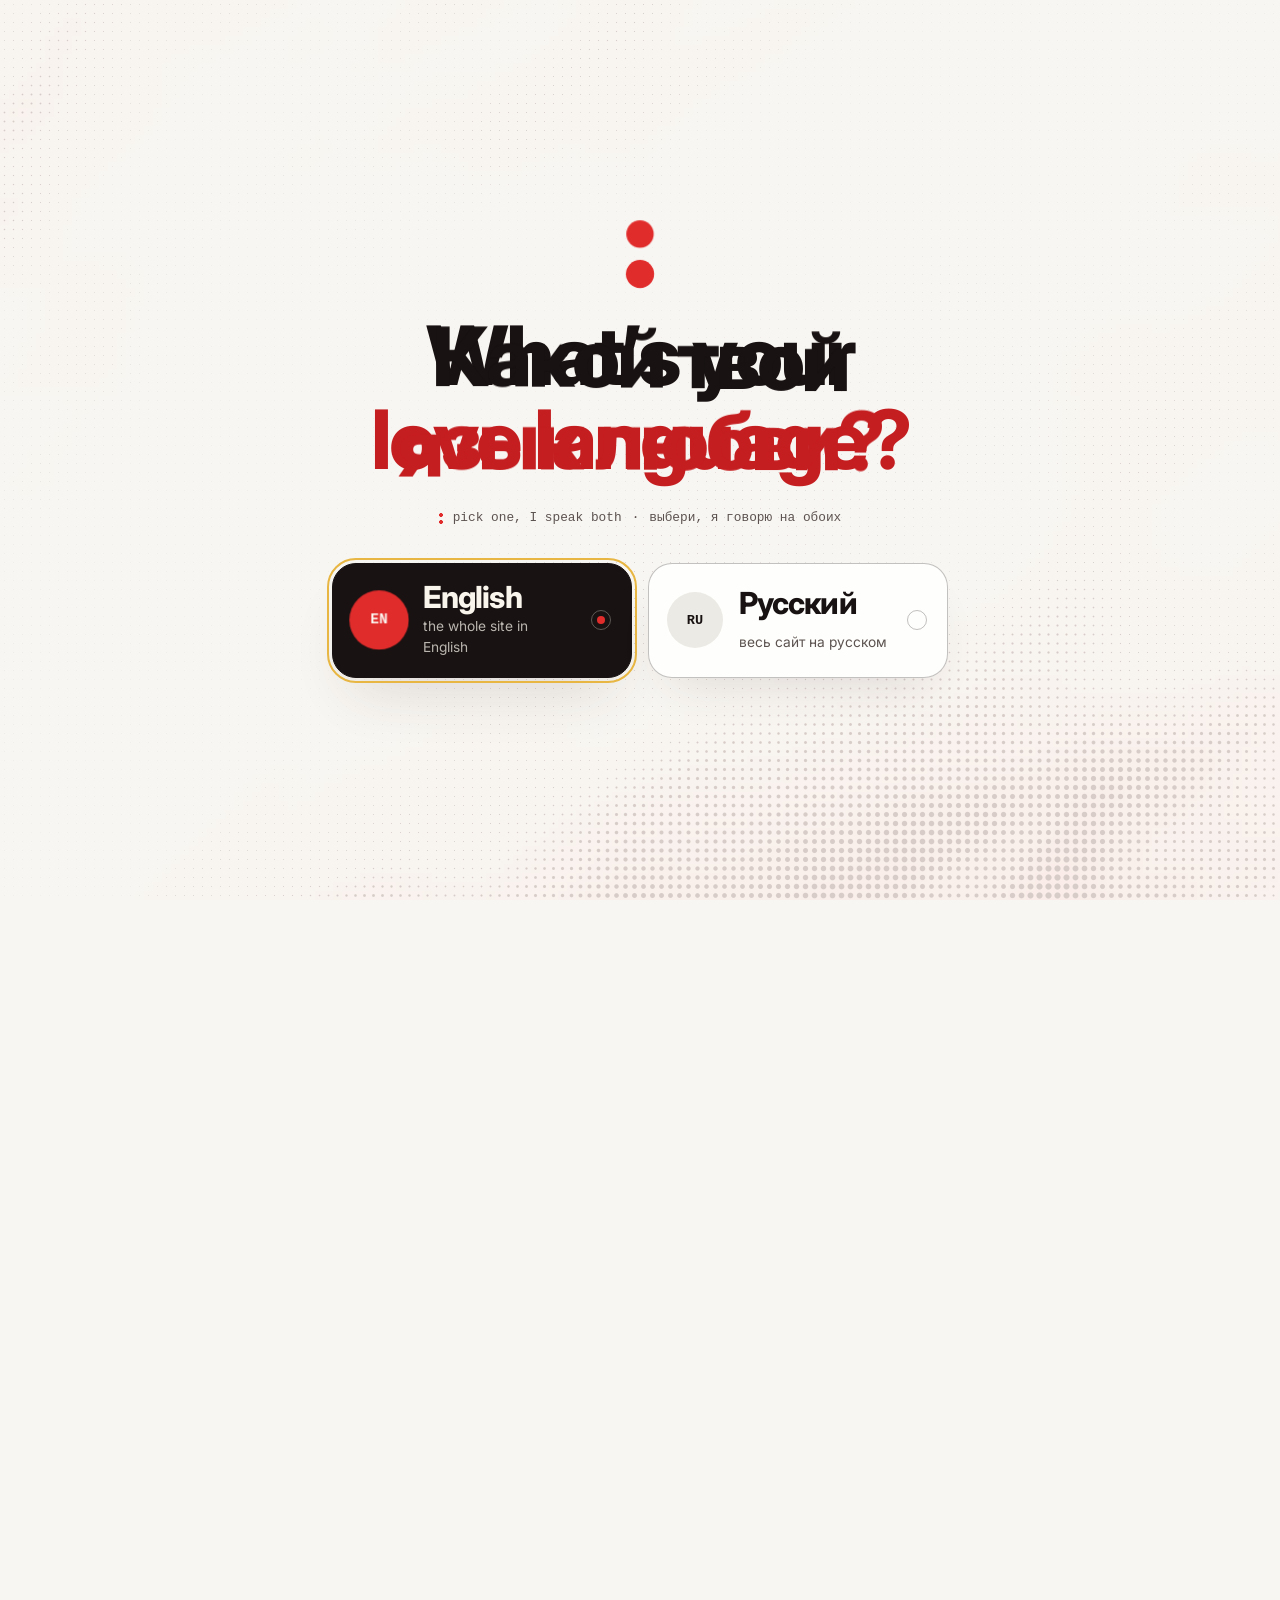
==== commit 0f320dd1: "Remove the corner frame and intro chrome Co-Authored-By: Claude Opus 5.5 <noreply@anthropic.com>" ====
--- a/index.html
+++ b/index.html
@@ -35,13 +35,6 @@
 
 <!-- ============ INTRO ============ -->
 <div class="intro" id="intro" aria-hidden="true">
-  <div class="ichrome">
-    <svg class="ichrome__mark" viewBox="0 0 1760 760" aria-hidden="true"><use href="#gori-mark"/><use href="#gori-colon" class="red"/></svg>
-    <p class="ichrome__tr"><span>GORI:</span><span data-i18n="intro.tr">Portfolio, 2026</span></p>
-    <p class="ichrome__bl">gori: portfolio</p>
-    <p class="ichrome__br"><span class="ichrome__scene" data-scene="0">language / язык</span><span class="ichrome__scene" data-scene="1" data-i18n="intro.s1">meet GORI:</span><span class="ichrome__scene" data-scene="2" data-i18n="intro.s2">what I do</span><span class="ichrome__scene" data-scene="3" data-i18n="intro.s3">the work</span><span class="ichrome__scene" data-scene="4" data-i18n="intro.s4">the worlds</span><span class="ichrome__scene" data-scene="5" data-i18n="intro.s5">one question</span></p>
-  </div>
-
   <!-- 0: the language question, asked in both languages before the film starts -->
   <div class="iscene iscene--lang" role="group" aria-labelledby="ilang-q">
     <div class="ilang__beat" aria-hidden="true"><i></i><i></i></div>
@@ -132,11 +125,6 @@
 
 <!-- ============ STAGE + FRAME (persistent) ============ -->
 <canvas class="stage" id="stage" aria-hidden="true"></canvas>
-<div class="frame" aria-hidden="true">
-  <i class="frame__c frame__c--tl"></i><i class="frame__c frame__c--tr"></i><i class="frame__c frame__c--bl"></i><i class="frame__c frame__c--br"></i>
-  <p class="frame__label"><span class="frame__n">00</span><span class="frame__sep">/</span><span class="frame__name">GORI:</span></p>
-  <p class="frame__meta"><span data-i18n="frame.meta">gori: portfolio, 2026</span><span class="frame__bar"><i></i></span></p>
-</div>
 
 <!-- ============ NAV ============ -->
 <header class="nav" id="nav">
--- a/styles.css
+++ b/styles.css
@@ -682,19 +682,6 @@
 .menu a { border-bottom-color: var(--chrome-line); }
 
 /* the film frame: crop marks, chapter label, progress */
-.frame { position: fixed; inset: 0; z-index: 45; pointer-events: none; color: var(--chrome-muted); transition: color 600ms ease; font-family: var(--font-hud); font-size: 0.76rem; }
-.frame__c { position: absolute; width: 14px; height: 14px; border-color: var(--chrome-line); border-style: solid; border-width: 0; transition: border-color 600ms ease; }
-.frame__c--tl { left: 12px; top: calc(var(--nav-h) + 4px); border-left-width: 1px; border-top-width: 1px; }
-.frame__c--tr { right: 12px; top: calc(var(--nav-h) + 4px); border-right-width: 1px; border-top-width: 1px; }
-.frame__c--bl { left: 12px; bottom: calc(12px + env(safe-area-inset-bottom, 0px)); border-left-width: 1px; border-bottom-width: 1px; }
-.frame__c--br { right: 12px; bottom: calc(12px + env(safe-area-inset-bottom, 0px)); border-right-width: 1px; border-bottom-width: 1px; }
-.frame__label { position: absolute; left: 36px; bottom: calc(14px + env(safe-area-inset-bottom, 0px)); display: flex; gap: 8px; align-items: center; }
-.frame__label::before { content: ""; width: 4px; height: 11px; background: radial-gradient(circle at 50% 2px, var(--color-red) 1.7px, transparent 2.2px), radial-gradient(circle at 50% 9px, var(--color-red) 1.7px, transparent 2.2px); }
-.frame__n, .frame__name { display: inline-block; }
-.frame__meta { position: absolute; right: 36px; bottom: calc(14px + env(safe-area-inset-bottom, 0px)); display: flex; gap: 16px; align-items: center; }
-.frame__bar { width: 72px; height: 1px; background: var(--chrome-line); overflow: hidden; }
-.frame__bar i { display: block; width: 100%; height: 100%; background: var(--color-red); transform-origin: 0 50%; transform: scaleX(var(--p, 0)); }
-@media (max-width: 700px) { .frame__meta, .frame__c { display: none; } .frame__label { left: 12px; bottom: calc(10px + env(safe-area-inset-bottom, 0px)); padding: 4px 12px; border-radius: 999px; background: var(--chrome-glass); border: 1px solid var(--chrome-line); color: var(--chrome-fg); } .foot__inner { padding-bottom: 64px; } }
 
 /* ---------- hero: centred, paper, floating tiles ---------- */
 .hero { color: var(--color-paper-ink); text-align: center; }
@@ -786,14 +773,7 @@
 /* ---------- intro ---------- */
 .intro { position: fixed; inset: 0; z-index: 100; display: none; overflow: hidden; color: var(--color-paper-ink); --kick: var(--color-paper-muted); }
 .js .intro.is-playing { display: block; }
-html.is-intro main, html.is-intro .nav, html.is-intro .foot, html.is-intro .frame { visibility: hidden; }
-.ichrome { position: absolute; inset: 0; z-index: 6; pointer-events: none; font-family: var(--font-hud); font-size: 0.76rem; color: var(--chrome-muted); }
-.ichrome__mark { position: absolute; left: max(24px, 3vw); top: 24px; width: 92px; fill: var(--chrome-fg); }
-.ichrome__tr { position: absolute; right: max(24px, 3vw); top: 28px; display: flex; gap: 12px; align-items: center; }
-.ichrome__tr span:first-child { color: var(--chrome-fg); font-family: var(--font-display); font-weight: 700; font-size: 1rem; padding-right: 12px; border-right: 1px solid var(--chrome-line); }
-.ichrome__bl { position: absolute; left: max(24px, 3vw); bottom: 24px; }
-.ichrome__br { position: absolute; right: max(24px, 3vw); bottom: 24px; display: grid; justify-items: end; }
-.ichrome__scene { grid-area: 1 / 1; opacity: 0; }
+html.is-intro main, html.is-intro .nav, html.is-intro .foot { visibility: hidden; }
 .iscene { position: absolute; inset: 0; display: grid; place-items: center; align-content: center; justify-items: center; gap: 16px; padding: 96px max(24px, 6vw); opacity: 0; visibility: hidden; }
 .imark { width: min(720px, 72vw); overflow: visible; }
 .imark__outline path { fill: none; stroke: var(--color-paper-ink); stroke-width: 1.6px; vector-effect: non-scaling-stroke; }
@@ -901,8 +881,6 @@
   .ipanel__rows li { grid-template-columns: 40px minmax(0, 1fr) auto; }
   .ipanel__rows span { display: none; }
   .ipanel__rows em { max-width: 9em; text-align: right; }
-  .ichrome__bl, .ichrome__tr span:last-child { display: none; }
-  .ichrome__br { bottom: 72px; }
   .itile:nth-child(n+5) { display: none; }
 }
 
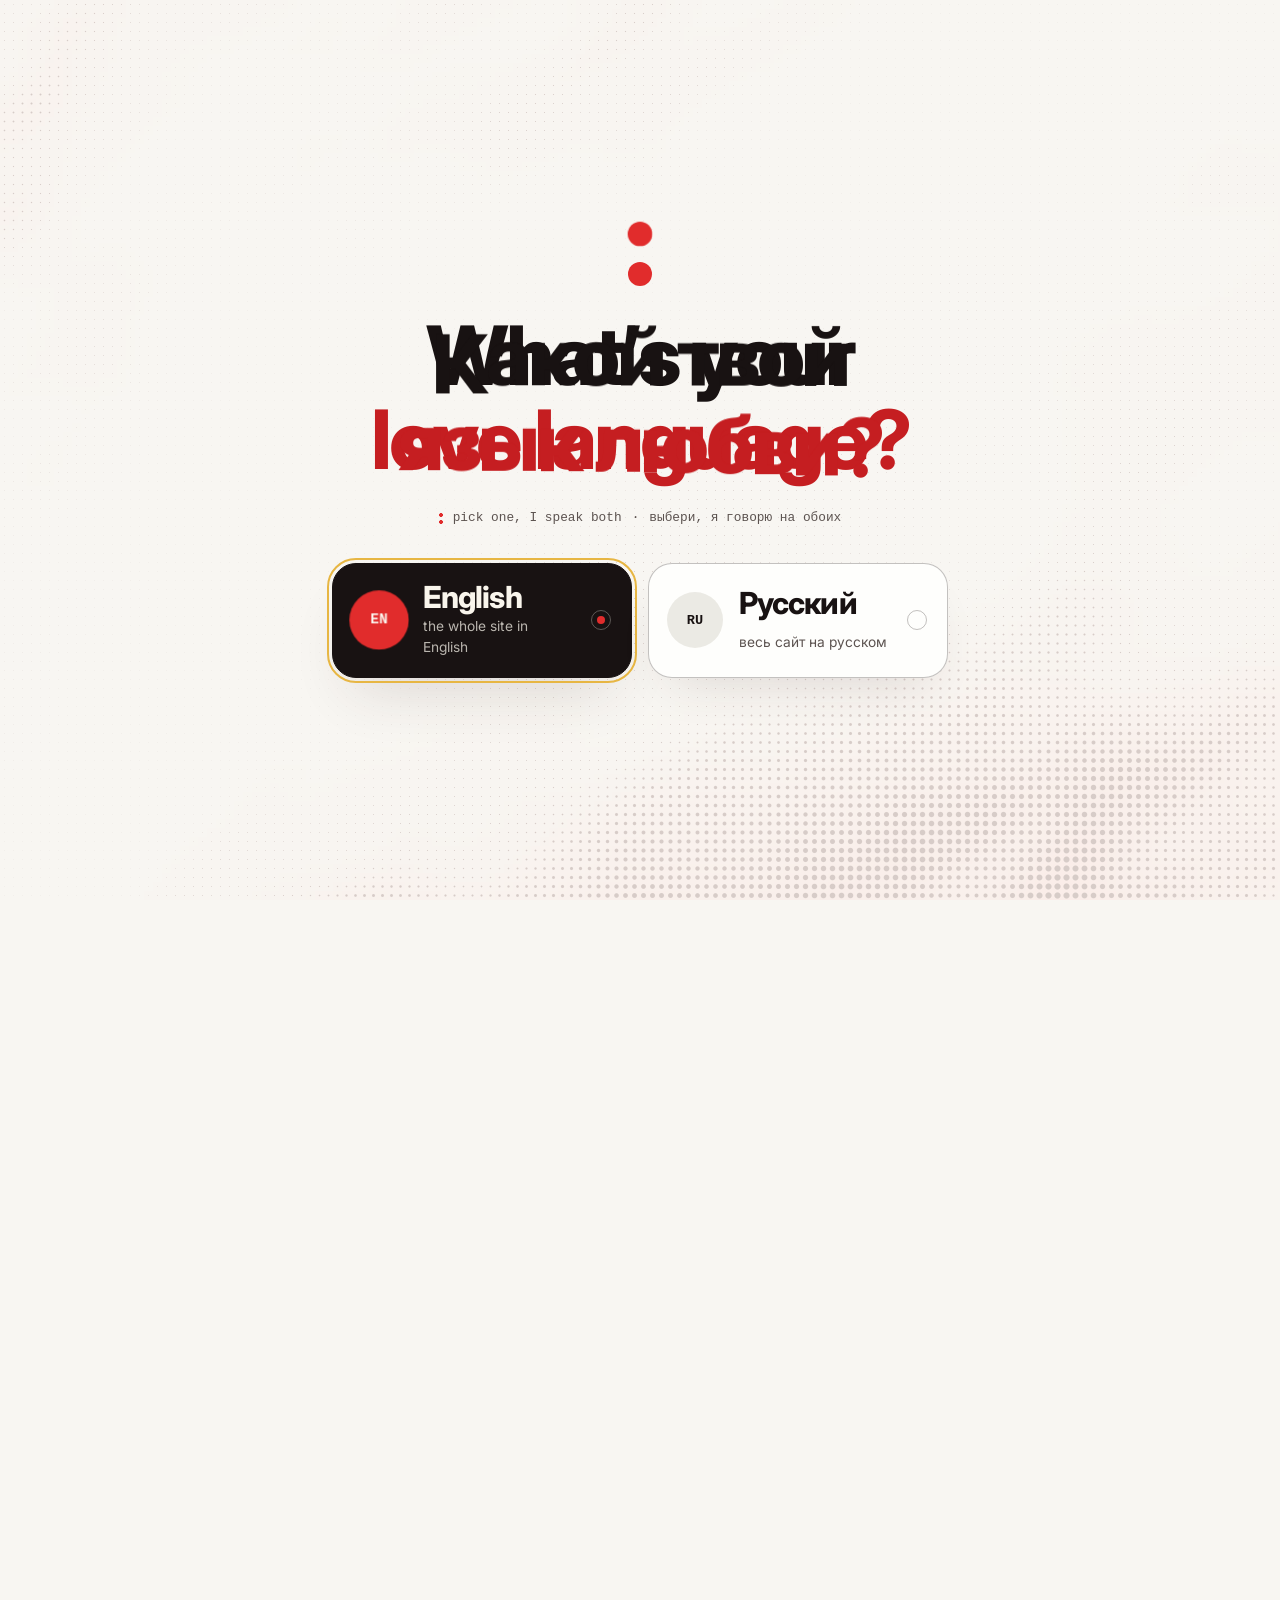
==== commit b818d07a: "New intro film, Earth section and synthesized sound Replace the middle of the intro with a beat-cut " ====
--- a/index.html
+++ b/index.html
@@ -68,44 +68,88 @@
     </div>
   </div>
 
-  <!-- C: red flip -->
-  <div class="iscene iscene--flip">
-    <p class="ikick ikick--flip" data-i18n="intro.k2">what I do</p>
-    <p class="istack"><span data-i18n="intro.v1">Design.</span><span data-i18n="intro.v2">Direct.</span><span data-i18n="intro.v3">Ship.</span></p>
-    <span class="irule"></span>
-    <svg class="ighost" viewBox="0 0 1760 760" aria-hidden="true"><g transform="translate(0,760) scale(0.1,-0.1)"><path d="M11225 6971 c-78 -10 -163 -25 -190 -34 -28 -8 -66 -19 -85 -23 -19 -4 -48 -12 -65 -19 -16 -7 -57 -22 -90 -34 -99 -36 -209 -90 -350 -173 -152 -88 -388 -294 -522 -455 -28 -34 -57 -68 -63 -75 -19 -23 -117 -162 -139 -198 -45 -77 -52 -92 -61 -143 -5 -28 -14 -122 -20 -207 -6 -85 -15 -180 -20 -210 -5 -30 -14 -122 -20 -205 -6 -82 -15 -184 -20 -225 -6 -41 -14 -131 -20 -200 -5 -69 -16 -190 -24 -270 -9 -80 -25 -246 -36 -370 -11 -124 -27 -289 -36 -368 -8 -79 -18 -188 -21 -242 -6 -100 -6 -100 -56 -147 -28 -27 -62 -61 -76 -77 -14 -16 -34 -37 -44 -48 -35 -37 -96 -173 -108 -243 -16 -95 -6 -262 21 -320 11 -24 20 -50 20 -57 0 -7 9 -24 20 -38 11 -14 20 -29 20 -34 0 -4 23 -35 51 -69 47 -56 50 -64 45 -101 -3 -23 -11 -111 -16 -196 -6 -85 -16 -184 -21 -220 -5 -36 -12 -148 -16 -250 -5 -175 -5 -188 16 -232 11 -26 21 -55 21 -65 0 -10 9 -29 20 -43 11 -14 20 -29 20 -34 0 -15 98 -126 142 -162 24 -19 48 -39 55 -44 6 -5 36 -20 65 -34 199 -89 372 -87 563 7 65 32 219 178 245 232 8 17 22 41 31 55 9 14 20 44 24 67 4 24 10 45 15 48 5 3 11 44 15 93 3 48 13 148 21 222 8 74 19 191 24 260 18 238 42 425 56 439 19 21 109 29 404 37 336 9 420 -1 544 -62 73 -37 273 -37 343 0 18 9 37 16 42 16 19 0 106 64 155 115 55 55 109 161 127 246 40 187 -63 421 -223 507 -107 58 -182 92 -203 92 -8 0 -41 9 -72 19 -32 11 -83 23 -113 27 -127 16 -128 29 -7 148 51 50 117 118 146 151 30 33 84 91 120 130 36 38 79 88 95 110 16 22 46 56 66 75 20 19 66 73 101 120 35 47 72 94 82 105 10 11 36 45 57 75 22 30 46 64 55 75 23 30 105 156 105 163 0 3 6 13 14 21 14 17 65 108 116 211 6 11 15 29 20 40 6 11 14 28 19 38 21 43 69 170 76 200 4 18 13 45 21 60 8 15 14 38 14 52 1 14 7 43 16 65 53 146 54 566 1 695 -8 19 -18 51 -22 70 -29 140 -190 387 -337 516 -29 26 -55 51 -58 55 -9 13 -141 99 -152 99 -5 0 -21 9 -35 20 -14 11 -32 20 -40 20 -8 0 -26 9 -40 20 -14 11 -33 20 -42 20 -9 0 -29 7 -45 15 -26 14 -56 23 -181 53 -151 38 -376 47 -560 23z m290 -1248 c29 -28 12 -101 -56 -238 -10 -22 -19 -45 -19 -51 0 -6 -9 -19 -20 -29 -11 -10 -20 -23 -20 -30 0 -11 -112 -187 -138 -216 -7 -7 -33 -41 -57 -74 -51 -69 -68 -88 -235 -280 -161 -184 -148 -171 -161 -158 -9 9 -9 40 -1 125 6 62 16 160 22 218 46 474 40 440 79 484 29 32 94 88 166 144 14 11 102 56 150 77 91 40 262 57 290 28z"/><path d="M2875 6934 c-194 -32 -369 -86 -480 -146 -10 -6 -37 -21 -60 -32 -57 -31 -200 -121 -262 -165 -128 -91 -385 -332 -505 -473 -31 -36 -64 -75 -73 -85 -9 -10 -36 -45 -60 -78 -25 -33 -50 -67 -57 -75 -31 -35 -138 -197 -138 -208 0 -5 -7 -15 -15 -22 -8 -7 -21 -24 -28 -39 -8 -14 -24 -44 -37 -66 -13 -22 -32 -56 -42 -75 -19 -37 -32 -58 -60 -102 -10 -14 -18 -32 -18 -40 0 -7 -9 -24 -20 -38 -11 -14 -20 -31 -20 -38 0 -8 -8 -26 -19 -40 -10 -15 -33 -64 -51 -110 -18 -45 -37 -85 -41 -88 -5 -3 -9 -13 -9 -22 0 -10 -9 -35 -20 -57 -11 -22 -20 -43 -20 -48 0 -5 -7 -23 -15 -40 -22 -48 -45 -116 -60 -174 -7 -28 -16 -57 -21 -64 -11 -18 -70 -256 -94 -379 -98 -500 -95 -1130 7 -1560 8 -36 19 -85 23 -110 5 -25 16 -62 24 -82 9 -21 16 -45 16 -55 1 -10 9 -36 20 -58 11 -22 19 -47 20 -56 0 -25 61 -164 131 -300 32 -62 93 -162 164 -265 48 -71 292 -317 355 -358 25 -17 54 -38 65 -47 11 -9 45 -30 75 -47 97 -52 135 -74 144 -83 6 -5 18 -9 28 -9 10 0 29 -6 41 -14 48 -31 204 -76 352 -101 249 -43 606 -21 837 51 55 17 76 11 85 -25 3 -14 13 -37 22 -51 9 -14 21 -32 26 -41 48 -77 117 -147 175 -180 19 -10 42 -23 50 -28 62 -36 108 -50 193 -62 189 -25 354 21 495 137 53 44 152 166 160 197 2 7 11 30 22 52 18 41 43 193 80 495 12 96 30 243 40 325 11 83 29 227 40 320 12 94 30 235 40 315 11 80 22 177 25 215 4 39 11 88 15 111 5 22 14 92 20 155 6 63 17 152 25 198 8 46 15 105 15 131 0 32 6 55 20 73 11 14 20 31 20 39 0 7 7 27 16 43 30 54 32 241 3 317 -52 142 -146 245 -279 304 -86 38 -299 42 -385 7 -27 -11 -84 -30 -125 -42 -93 -28 -118 -37 -200 -67 -36 -14 -85 -31 -110 -38 -25 -8 -61 -19 -80 -26 -19 -7 -57 -20 -85 -29 -27 -10 -72 -25 -100 -35 -27 -9 -70 -23 -95 -30 -50 -15 -90 -29 -165 -57 -28 -11 -56 -19 -63 -19 -7 0 -34 -8 -60 -18 -57 -23 -132 -48 -192 -66 -25 -8 -61 -19 -80 -26 -120 -42 -147 -53 -165 -63 -11 -6 -32 -17 -46 -24 -37 -18 -134 -125 -161 -175 -75 -142 -74 -328 1 -475 25 -50 145 -180 174 -189 12 -4 33 -14 47 -24 35 -24 111 -42 204 -47 78 -5 141 8 256 52 19 7 69 23 110 35 41 13 96 31 122 41 26 11 59 19 74 19 29 0 29 2 3 -190 -19 -132 -24 -145 -72 -169 -23 -12 -49 -25 -57 -29 -55 -31 -101 -52 -110 -52 -6 0 -23 -8 -37 -17 -30 -20 -73 -37 -143 -58 -25 -8 -65 -22 -90 -31 -76 -29 -354 -27 -397 4 -17 12 -36 22 -42 22 -28 0 -191 188 -191 220 0 7 -8 24 -18 38 -88 130 -167 544 -164 857 1 120 28 406 42 455 6 19 17 69 25 110 18 102 49 220 63 247 7 12 12 30 12 40 0 10 9 35 20 56 11 20 20 42 20 49 0 11 13 42 61 144 10 23 19 47 19 55 0 8 9 25 20 39 11 14 20 32 20 40 0 8 9 26 20 40 11 14 20 28 20 31 0 9 92 173 100 179 3 3 19 27 35 55 93 161 329 429 490 557 78 62 112 80 204 113 64 23 64 23 102 3 56 -29 102 -90 165 -218 14 -30 30 -63 35 -72 5 -10 13 -26 17 -35 5 -10 15 -29 22 -43 8 -14 20 -38 28 -55 40 -80 141 -181 227 -228 117 -63 144 -70 284 -74 168 -6 243 16 397 118 60 40 174 177 174 209 0 6 8 23 18 37 9 15 23 50 30 77 7 28 18 69 23 91 14 50 5 174 -17 240 -47 142 -169 410 -199 435 -8 7 -15 21 -15 31 0 10 -5 21 -10 24 -6 3 -30 37 -55 75 -116 177 -327 382 -480 466 -39 21 -70 37 -87 46 -10 4 -26 12 -35 17 -88 45 -181 75 -278 91 -38 7 -89 16 -112 21 -59 13 -254 9 -348 -7z"/><path d="M14180 6933 c-39 -14 -103 -44 -190 -89 -37 -20 -162 -153 -186 -199 -11 -22 -25 -49 -31 -60 -34 -66 -46 -134 -83 -485 -6 -58 -18 -160 -26 -228 -8 -67 -19 -170 -24 -230 -5 -59 -16 -161 -25 -227 -8 -66 -19 -163 -25 -215 -5 -52 -14 -135 -20 -185 -6 -49 -19 -175 -30 -280 -11 -104 -25 -230 -30 -280 -6 -49 -17 -157 -25 -240 -8 -82 -19 -175 -24 -205 -6 -30 -13 -91 -16 -135 -3 -44 -14 -154 -25 -245 -10 -91 -28 -250 -39 -355 -12 -104 -26 -230 -31 -280 -6 -49 -15 -135 -21 -190 -5 -55 -17 -156 -25 -225 -9 -69 -20 -174 -25 -235 -5 -60 -14 -140 -19 -177 -27 -185 4 -342 94 -473 36 -52 140 -156 176 -176 19 -11 42 -23 50 -28 127 -79 405 -92 531 -26 40 21 65 34 99 52 56 29 178 169 221 254 44 88 62 183 98 534 26 259 52 503 81 765 6 52 15 138 21 190 5 52 17 154 25 225 8 72 19 177 24 235 5 58 16 159 24 225 9 66 25 210 36 320 20 190 29 272 50 465 5 47 19 171 30 275 23 225 36 338 50 460 5 50 19 176 30 280 30 291 40 374 50 450 14 107 11 234 -6 280 -9 22 -18 53 -21 69 -14 75 -151 244 -248 307 -136 88 -364 126 -495 82z"/><path d="M7075 6881 c-80 -8 -199 -35 -267 -62 -26 -11 -55 -19 -65 -19 -10 0 -29 -9 -43 -20 -14 -11 -31 -20 -37 -20 -12 0 -89 -40 -149 -76 -16 -11 -52 -32 -79 -49 -27 -16 -58 -39 -69 -50 -12 -11 -41 -36 -66 -56 -129 -103 -318 -324 -417 -487 -26 -42 -100 -170 -112 -192 -16 -31 -43 -84 -59 -117 -11 -23 -26 -52 -40 -80 -7 -13 -16 -31 -21 -40 -18 -37 -49 -110 -71 -168 -12 -33 -31 -78 -41 -101 -11 -23 -19 -47 -19 -55 0 -8 -6 -26 -14 -41 -8 -15 -17 -42 -21 -60 -4 -18 -13 -46 -21 -63 -7 -16 -20 -57 -28 -90 -8 -33 -25 -94 -36 -135 -12 -41 -26 -97 -32 -125 -6 -27 -16 -68 -24 -90 -7 -22 -16 -58 -19 -80 -3 -22 -15 -80 -25 -130 -75 -361 -132 -837 -151 -1282 -13 -298 0 -677 28 -843 7 -47 18 -115 23 -153 5 -37 14 -75 19 -85 5 -9 12 -39 16 -67 4 -27 14 -66 21 -85 7 -19 18 -53 23 -75 5 -22 24 -76 41 -120 17 -44 34 -89 37 -100 3 -11 14 -32 25 -47 10 -14 18 -30 18 -35 0 -5 14 -34 31 -64 30 -53 39 -67 91 -146 75 -113 214 -259 298 -313 25 -16 51 -34 57 -40 15 -12 171 -90 228 -114 162 -66 464 -88 638 -46 106 26 187 53 239 80 20 11 46 20 57 20 11 0 22 4 25 9 3 5 47 32 97 60 188 107 373 266 497 426 34 44 68 87 76 96 20 24 87 142 136 239 6 11 15 29 20 40 6 11 15 29 20 40 6 11 14 28 18 38 5 9 14 26 19 37 6 11 20 40 31 65 10 25 29 65 41 90 11 25 21 49 21 54 0 5 8 28 18 50 10 23 29 68 41 101 12 33 31 79 42 103 10 23 19 50 19 60 0 9 6 29 14 44 8 15 17 42 21 60 4 18 13 47 20 63 20 48 62 187 69 227 4 20 13 50 21 65 8 15 15 38 15 51 0 12 6 38 14 57 8 19 18 56 22 82 4 26 11 59 17 73 9 23 31 119 57 250 6 30 20 96 30 145 11 50 28 144 39 210 11 66 27 161 36 210 8 50 20 140 25 200 6 61 17 166 25 235 24 202 21 780 -5 968 -36 261 -45 305 -81 417 -10 33 -19 69 -19 80 -1 11 -9 38 -20 60 -11 22 -19 46 -20 52 0 7 -9 27 -20 45 -11 18 -20 42 -20 54 0 11 -4 24 -9 30 -5 5 -18 25 -29 45 -34 62 -46 81 -75 123 -15 23 -39 58 -53 79 -56 85 -294 304 -354 325 -8 3 -24 13 -35 22 -11 9 -60 34 -110 54 -81 34 -121 46 -250 76 -53 13 -322 20 -410 11z m208 -1294 c26 -43 42 -89 67 -202 16 -71 23 -434 11 -637 -15 -274 -59 -618 -121 -933 -11 -55 -26 -135 -34 -177 -8 -42 -22 -98 -29 -125 -8 -26 -19 -70 -25 -98 -16 -77 -49 -202 -72 -280 -12 -38 -27 -92 -34 -120 -16 -59 -90 -279 -110 -327 -7 -18 -24 -60 -36 -93 -13 -33 -31 -72 -42 -87 -10 -14 -18 -32 -18 -40 0 -7 -9 -24 -20 -38 -11 -14 -20 -31 -20 -38 -1 -50 -213 -281 -258 -282 -19 0 -47 52 -75 143 -109 348 -104 1015 13 1727 10 63 26 158 35 210 8 52 20 106 25 120 5 14 16 57 25 95 24 118 50 219 58 232 4 6 11 31 17 55 18 86 90 285 141 393 10 22 19 45 19 50 0 6 9 21 20 35 11 14 20 32 20 40 0 8 9 26 20 40 11 14 20 31 20 38 0 17 92 153 150 221 119 143 198 167 253 78z"/></g></svg>
-  </div>
-
-  <!-- D: the work panel -->
-  <div class="iscene iscene--work">
-    <div class="iscene__head">
-      <h2 class="ihead ihead--left"><span data-i18n="intro.h3">Real work.</span> <span class="tone" data-i18n="intro.h4">Real numbers.</span></h2>
-      <p class="ikick" data-i18n="intro.k3">01 / the work</p>
-    </div>
-    <div class="ipanel">
-      <div class="ipanel__bar"><span class="ipanel__brand"><svg viewBox="0 0 1760 760" aria-hidden="true"><use href="#gori-mark"/><use href="#gori-colon" class="red"/></svg><span data-i18n="intro.pn">works</span></span><span class="ipanel__pill" data-i18n="intro.pp">2024 to 2026</span></div>
-      <ul class="ipanel__rows">
-        <li><img src="assets/saidright/icon.png" alt="" width="512" height="512"><b>Saidright</b><span data-i18n="intro.r1">Mac app, open source</span><em data-i18n="intro.r1v">5 releases in 2 days</em></li>
-        <li><img src="assets/saidright/still-31.jpg" alt="" width="960" height="540"><b data-i18n="intro.r2t">The film</b><span data-i18n="intro.r2">48 s ad, EN and RU</span><em>100 BPM</em></li>
-        <li class="is-paper"><img src="assets/gomini/gomini-main.png" alt="" width="1080" height="1080"><b>GOMINI</b><span data-i18n="intro.r3">brand system</span><em data-i18n="intro.r3v">4 marks</em></li>
-        <li><img src="assets/sql/bpmn-to-be.png" alt="" width="3100" height="1100"><b data-i18n="intro.r4t">Refund case</b><span>PostgreSQL, BPMN</span><em data-i18n="intro.r4v">42/42 checks</em></li>
-        <li><img src="assets/sloi/diploma.jpg" alt="" width="620" height="892"><b>SLOI</b><span data-i18n="intro.r5">hackathon, Samara University</span><em data-i18n="intro.r5v">winner, 2024</em></li>
-      </ul>
-    </div>
-  </div>
-
-  <!-- E: four worlds -->
-  <div class="iscene iscene--worlds">
-    <h2 class="ihead ihead--dark"><span data-i18n="intro.h5">Four worlds.</span> <span class="tone" data-i18n="intro.h6">One colon.</span></h2>
-    <p class="ikick ikick--dark" data-i18n="intro.k4">02 / the worlds</p>
-    <div class="irings" aria-hidden="true"></div>
-    <div class="icards">
-      <div class="icard icard--sr"><img src="assets/saidright/icon.png" alt="" width="512" height="512"><b>Saidright</b><span data-i18n="intro.c1d">product and ad</span></div>
-      <div class="icard icard--lg"><span class="icard__big">42/42</span><b data-i18n="intro.r4t">Refund case</b><span data-i18n="intro.c2d">analysis</span></div>
-      <div class="icard icard--gm"><img src="assets/gomini/gomini-main.png" alt="" width="1080" height="1080"><b>GOMINI</b><span data-i18n="intro.c3d">brand</span></div>
-      <div class="icard icard--sl"><img src="assets/sloi/diploma.jpg" alt="" width="620" height="892"><b>SLOI</b><span data-i18n="intro.c4d">venture</span></div>
-    </div>
-    <span class="iwipe" aria-hidden="true"></span>
+  <!-- the dive: a red circle opens from the mark's colon -->
+  <span class="idive" aria-hidden="true"></span>
+
+  <!-- C: the reel. GORI: stays, what comes after the colon keeps changing -->
+  <div class="iscene iscene--reel">
+    <div class="ireel__bg" aria-hidden="true"><span class="ireel__plate"></span><span class="ireel__blob"></span></div>
+    <div class="ireel__media" aria-hidden="true">
+      <div class="ishot ishot--app">
+        <img class="ishot__screen" src="assets/saidright/modes-en.jpg" data-src-en="assets/saidright/modes-en.jpg" data-src-ru="assets/saidright/modes-ru.jpg" alt="" width="1720" height="1280">
+        <img class="ishot__icon" src="assets/saidright/icon.png" alt="" width="512" height="512">
+        <span class="ishot__capsule"><i></i><i></i><i></i><i></i><i></i><i></i><i></i></span>
+        <img class="ishot__tip" src="assets/saidright/tip-en.png" data-src-en="assets/saidright/tip-en.png" data-src-ru="assets/saidright/tip-ru.png" alt="" width="744" height="606">
+      </div>
+      <div class="ishot ishot--film">
+        <div class="ishot__strip">
+          <img src="assets/saidright/still-6.jpg" alt="" width="960" height="540"><img src="assets/saidright/still-10.jpg" alt="" width="960" height="540"><img src="assets/saidright/still-23.jpg" alt="" width="960" height="540"><img src="assets/saidright/still-31.jpg" alt="" width="960" height="540"><img src="assets/saidright/still-35.jpg" alt="" width="960" height="540"><img src="assets/saidright/still-6.jpg" alt="" width="960" height="540"><img src="assets/saidright/still-10.jpg" alt="" width="960" height="540"><img src="assets/saidright/still-23.jpg" alt="" width="960" height="540">
+        </div>
+        <div class="ishot__center"><div class="ishot__phone"><video class="ishot__video" muted playsinline loop preload="none" poster="assets/saidright/still-6.jpg" data-src-en="assets/saidright/vertical-en.mp4" data-src-ru="assets/saidright/vertical-ru.mp4" width="720" height="1280"></video></div></div>
+      </div>
+      <div class="ishot ishot--brand">
+        <span class="ishot__rings"><i></i><i></i><i></i><i></i></span>
+        <div class="ishot__flip">
+          <img src="assets/gomini/gomini-main.png" alt="" width="1080" height="1080">
+          <img src="assets/gomini/gomini-media.png" alt="" width="1080" height="1080">
+          <img src="assets/gomini/gomini-sound.png" alt="" width="1080" height="1080">
+          <svg viewBox="0 0 1760 760"><use href="#gori-mark"/><use href="#gori-colon" class="red"/></svg>
+        </div>
+      </div>
+      <div class="ishot ishot--flow">
+        <div class="ishot__win"><span class="ishot__bar"><i></i><i></i><i></i></span><div class="ishot__pan"><img src="assets/sql/bpmn-to-be.png" alt="" width="3100" height="1100"></div><span class="ishot__scan"></span></div>
+        <span class="ishot__ok"><svg viewBox="0 0 24 24"><path d="M5 12.5l4.2 4.2L19 7"/></svg></span>
+      </div>
+      <div class="ishot ishot--os">
+        <img class="ishot__hubs" src="assets/notion/hubs.jpg" alt="" width="816" height="1392">
+        <img class="ishot__proj" src="assets/notion/projects.jpg" alt="" width="1828" height="500">
+        <img class="ishot__tasks" src="assets/notion/tasks.jpg" alt="" width="1844" height="808">
+      </div>
+      <div class="ishot ishot--win">
+        <div class="ishot__win ishot__win--site"><span class="ishot__bar"><i></i><i></i><i></i></span><img src="assets/sloi/live-desktop-en.jpg" data-src-en="assets/sloi/live-desktop-en.jpg" data-src-ru="assets/sloi/live-desktop.jpg" alt="" width="1416" height="936"></div>
+        <img class="ishot__diploma" src="assets/sloi/diploma.jpg" alt="" width="620" height="892">
+      </div>
+      <div class="ishot ishot--burst">
+        <img src="assets/saidright/icon.png" alt="" width="512" height="512"><img src="assets/saidright/still-31.jpg" alt="" width="960" height="540"><img class="is-paper" src="assets/gomini/gomini-main.png" alt="" width="1080" height="1080">
+        <img src="assets/notion/hubs.jpg" alt="" width="816" height="1392"><img src="assets/saidright/still-23.jpg" alt="" width="960" height="540"><img src="assets/sql/bpmn-to-be.png" alt="" width="3100" height="1100">
+        <img src="assets/sloi/diploma.jpg" alt="" width="620" height="892"><img class="is-paper" src="assets/gomini/gomini-sound.png" alt="" width="1080" height="1080"><img src="assets/saidright/still-10.jpg" alt="" width="960" height="540">
+      </div>
+    </div>
+    <div class="ireel__text">
+      <svg class="ireel__mark" viewBox="0 0 1760 760" aria-hidden="true"><use href="#gori-mark"/><g class="ireel__colon"><use href="#gori-colon"/></g></svg>
+      <p class="ireel__words">
+        <span class="ireel__w" data-i18n="intro.w1">makes products.</span>
+        <span class="ireel__w" data-i18n="intro.w2">directs ads.</span>
+        <span class="ireel__w" data-i18n="intro.w3">draws brands.</span>
+        <span class="ireel__w" data-i18n="intro.w4">untangles processes.</span>
+        <span class="ireel__w" data-i18n="intro.w5">builds systems.</span>
+        <span class="ireel__w" data-i18n="intro.w6">wins hackathons.</span>
+        <span class="ireel__w ireel__w--burst"></span>
+        <span class="ireel__w ireel__w--next" data-i18n="intro.w7">…and whatever comes next.</span>
+      </p>
+      <p class="ireel__cap">
+        <span class="ireel__c" data-i18n="intro.p1"><b>Saidright</b> · a free Mac app: you speak, it types</span>
+        <span class="ireel__c" data-i18n="intro.p2"><b>The Saidright film</b> · idea, direction and edit</span>
+        <span class="ireel__c" data-i18n="intro.p3"><b>GOMINI</b> · one mark, three directions</span>
+        <span class="ireel__c" data-i18n="intro.p4"><b>Refund case</b> · a broken process, redesigned and proven</span>
+        <span class="ireel__c" data-i18n="intro.p5"><b>GORI OS</b> · one Notion workspace for brands, projects and days</span>
+        <span class="ireel__c" data-i18n="intro.p6"><b>SLOI</b> · won a university hackathon while still at school</span>
+      </p>
+      <span class="ireel__list" hidden data-i18n="intro.burst">edits.|animates.|codes.|writes.|ships.|designs.|listens.|learns.|sketches.|tests.|launches.|imagines.|cuts.|builds.|directs.|dreams.</span>
+    </div>
+  </div>
+
+  <!-- D: the Earth. Based in: planet Earth. Works with: everyone on it -->
+  <div class="iscene iscene--earth">
+    <canvas class="iearth" aria-hidden="true"></canvas>
+    <div class="iearth__text">
+      <p class="iearth__q" data-i18n="intro.e1">Where am I based?</p>
+      <p class="iearth__a" data-i18n="intro.e2">Planet Earth.</p>
+      <p class="iearth__q" data-i18n="intro.e3">Who do I work with?</p>
+      <p class="iearth__a tone" data-i18n="intro.e4">Everyone who lives on it.</p>
+      <p class="ikick ikick--dark iearth__cap" data-i18n="intro.e5">remote, any time zone, in English or Russian</p>
+    </div>
+    <span class="ifold" aria-hidden="true"></span>
   </div>
 
   <!-- F: the question -->
@@ -121,6 +165,7 @@
   </div>
 
   <button class="intro__skip" type="button" data-intro-end="skip" data-i18n="intro.skip">Skip intro</button>
+  <button class="intro__sound" type="button" aria-pressed="true"><span class="intro__eq" aria-hidden="true"><i></i><i></i><i></i><i></i></span><span class="intro__snd-on" data-i18n="intro.snd1">Sound on</span><span class="intro__snd-off" data-i18n="intro.snd0">Sound off</span></button>
 </div>
 
 <!-- ============ STAGE + FRAME (persistent) ============ -->
@@ -189,7 +234,7 @@
       <a class="pill pill--go" href="#work"><span data-i18n="hero.cta1">See the work</span><i aria-hidden="true"></i></a>
       <a class="pill pill--ghost" href="https://t.me/djordjogorik" target="_blank" rel="noopener" data-i18n="hero.cta2">Message me on Telegram</a>
     </div>
-    <p class="hero__status ikick" data-i18n="hero.status">Open to internships, full-time roles and creative commissions. Remote or in Samara.</p>
+    <p class="hero__status ikick" data-i18n="hero.status">Open to internships, full-time roles and creative commissions. Remote, worldwide.</p>
   </div>
   <p class="hero__scroll" aria-hidden="true"><span data-i18n="hero.scroll">scroll into the colon</span><i></i></p>
 </section>
@@ -270,8 +315,8 @@
           </button>
         </div>
         <ol class="cues" id="cues" aria-label="Cue sheet" data-i18n-attr="aria-label:sr.cues.label">
-          <li><button type="button" data-t="0.08"><span class="cues__tc">00:00</span><span data-i18n="cue.1">Coral cursor lights up. A dry 30 ms click.</span></button></li>
-          <li><button type="button" data-t="3.58"><span class="cues__tc">00:03</span><span data-i18n="cue.2">The icon’s three bars flash on D5, E5, A5.</span></button></li>
+          <li><button type="button" data-t="0.08"><span class="cues__tc">00:00</span><span data-i18n="cue.1">The coral cursor lights up with a soft click.</span></button></li>
+          <li><button type="button" data-t="3.58"><span class="cues__tc">00:03</span><span data-i18n="cue.2">The icon’s three voice bars flash, one note each.</span></button></li>
           <li><button type="button" data-t="7.79"><span class="cues__tc">00:07</span><span data-i18n="cue.3">Right ⌘ pressed. The capsule appears and records.</span></button></li>
           <li><button type="button" data-t="10.21"><span class="cues__tc">00:10</span><span data-i18n="cue.4">Finished text lands in one gesture.</span></button></li>
           <li><button type="button" data-t="12"><span class="cues__tc">00:12</span><span data-i18n="cue.5">“Свобода”, Freedom, Freiheit, 自由: one cut per language.</span></button></li>
@@ -295,10 +340,10 @@
           <figcaption data-i18n="sr.fmt2">Poster and preview frame</figcaption>
         </figure>
         <div class="formats__notes">
-          <p class="formats__num">100&nbsp;<small>BPM</small></p>
-          <p data-i18n="sr.n1">Twenty bars of 4/4 make exactly 48 seconds. Every move sits on that grid, so the picture and the sound land together.</p>
-          <p class="formats__num">4&nbsp;<small data-i18n="sr.n2k">stems</small></p>
-          <p data-i18n="sr.n2">Music, interface, motion and atmosphere, mixed to −15.3 LUFS. Delivered in English and Russian.</p>
+          <p class="formats__big" data-i18n="sr.n1k">One idea, three formats</p>
+          <p data-i18n="sr.n1">A film for the site, a short vertical cut for Reels and Shorts, and a poster. Each one made in English and in Russian.</p>
+          <p class="formats__big" data-i18n="sr.n2k">Picture and sound, one hand</p>
+          <p data-i18n="sr.n2">I cut the picture to the music and shaped the music around the picture, so every move lands where you feel it.</p>
         </div>
       </div>
     </div>
@@ -585,7 +630,7 @@
   <div class="wrap">
     <div class="about__head">
       <h2 class="h2" id="ab-title" data-i18n="ab.title">I learned business from the inside, <span class="tone">then started making things</span></h2>
-      <p class="case__lede scrub" data-i18n="ab.lede">Gor Karapetyan, 20, Samara. Third-year Business Informatics student at Samara University. English B2. I’ve worked inside real companies since 2018, so I know where money, documents and people usually get stuck.</p>
+      <p class="case__lede scrub" data-i18n="ab.lede">Gor Karapetyan, 20. Third-year Business Informatics student at Samara University. English B2. I’ve worked inside real companies since 2018, so I know where money, documents and people usually get stuck.</p>
     </div>
     <ol class="jobs">
       <li class="job">
@@ -625,6 +670,32 @@
         </div>
       </li>
     </ol>
+  </div>
+</section>
+
+<!-- ============ WHERE: planet Earth ============ -->
+<section class="earth" id="earth" aria-labelledby="earth-title" data-world="ink" data-label="where">
+  <div class="wrap earth__grid">
+    <div class="earth__text">
+      <p class="ikick earth__q" data-i18n="earth.q">Where are you based, and who do you work with?</p>
+      <h2 class="h2" id="earth-title" data-i18n="earth.title">I live on planet Earth <span class="tone">and work with everyone who lives on it</span></h2>
+      <p class="case__lede" data-i18n="earth.lede">Remote-first, with teams in any time zone. I write and present in English and Russian, keep work async by default and hop on a call when it helps. For the right team I’m open to relocating.</p>
+      <ul class="earth__clocks" aria-label="Local time around the world" data-i18n-attr="aria-label:earth.clocks">
+        <li><button type="button" data-city="sf" data-tz="America/Los_Angeles"><span data-i18n="earth.sf">San Francisco</span><time></time></button></li>
+        <li><button type="button" data-city="ny" data-tz="America/New_York"><span data-i18n="earth.ny">New York</span><time></time></button></li>
+        <li><button type="button" data-city="ldn" data-tz="Europe/London"><span data-i18n="earth.ldn">London</span><time></time></button></li>
+        <li><button type="button" data-city="ber" data-tz="Europe/Berlin"><span data-i18n="earth.ber">Berlin</span><time></time></button></li>
+        <li><button type="button" data-city="dxb" data-tz="Asia/Dubai"><span data-i18n="earth.dxb">Dubai</span><time></time></button></li>
+        <li><button type="button" data-city="sg" data-tz="Asia/Singapore"><span data-i18n="earth.sg">Singapore</span><time></time></button></li>
+        <li><button type="button" data-city="tyo" data-tz="Asia/Tokyo"><span data-i18n="earth.tyo">Tokyo</span><time></time></button></li>
+        <li><button type="button" data-city="syd" data-tz="Australia/Sydney"><span data-i18n="earth.syd">Sydney</span><time></time></button></li>
+      </ul>
+      <p class="earth__now" data-i18n="earth.now">Wherever you are, it’s a good time to write.</p>
+    </div>
+    <div class="earth__globe">
+      <canvas class="earth__canvas" role="img" aria-label="A dotted globe with lines flying between cities" data-i18n-attr="aria-label:earth.alt"></canvas>
+      <p class="earth__hint" aria-hidden="true" data-i18n="earth.hint">drag to spin · tap a city</p>
+    </div>
   </div>
 </section>
 
@@ -674,7 +745,7 @@
     </div>
     <div class="faq__list">
       <details class="qa"><summary><span data-i18n="faq.q1">What kind of role are you looking for?</span><i class="qa__colon" aria-hidden="true"></i></summary><p data-i18n="faq.a1">An internship or a junior role where making things matters: product, design, video, creative production, or analysis inside a team that ships. I also take freelance commissions.</p></details>
-      <details class="qa"><summary><span data-i18n="faq.q2">Where are you based, and can you work remotely?</span><i class="qa__colon" aria-hidden="true"></i></summary><p data-i18n="faq.a2">Samara, Russia. Remote works best, and I’m used to async tools. I’m open to hybrid or a move for the right team.</p></details>
+      <details class="qa"><summary><span data-i18n="faq.q2">Can you work with a team in another country?</span><i class="qa__colon" aria-hidden="true"></i></summary><p data-i18n="faq.a2">Yes, that’s the plan. I work remotely with any time zone, I’m used to async tools, and I write and present in English. For the right team I’m open to relocating.</p></details>
       <details class="qa"><summary><span data-i18n="faq.q3">How good is your English?</span><i class="qa__colon" aria-hidden="true"></i></summary><p data-i18n="faq.a3">B2. I read, write and present in English, and I’m improving it every day, partly with my own app.</p></details>
       <details class="qa"><summary><span data-i18n="faq.q5">Won’t GOMINI distract you from the job?</span><i class="qa__colon" aria-hidden="true"></i></summary><p data-i18n="faq.a5">GOMINI is long-term and grows slowly on my own time. Being part of a strong team is how I want to get better, and that’s what I’m looking for now.</p></details>
       <details class="qa"><summary><span data-i18n="faq.q6">Will you do a test task?</span><i class="qa__colon" aria-hidden="true"></i></summary><p data-i18n="faq.a6">Yes. A short, real test task and a call where I walk you through any case on this page live.</p></details>
@@ -752,6 +823,8 @@
 <script src="https://cdnjs.cloudflare.com/ajax/libs/gsap/3.12.5/ScrollTrigger.min.js"></script>
 <script src="https://cdn.jsdelivr.net/npm/lenis@1.1.13/dist/lenis.min.js"></script>
 <script src="i18n.js"></script>
+<script src="earth.js"></script>
+<script src="sound.js"></script>
 <script src="motion.js"></script>
 <script src="main.js"></script>
 </body>
--- a/styles.css
+++ b/styles.css
@@ -284,8 +284,7 @@
 .formats__item--v video { aspect-ratio: 9 / 16; object-fit: cover; }
 .formats figcaption { font-size: 0.88rem; color: var(--color-sr-muted); margin-top: 8px; }
 .formats__notes { display: grid; gap: 8px; align-content: start; padding: 8px 0 0; }
-.formats__num { font-family: var(--font-display); font-weight: 760; font-size: clamp(2.4rem, 4vw, 3.4rem); line-height: 1; letter-spacing: -0.04em; color: var(--color-sr-text) !important; margin-top: 12px; }
-.formats__num small { font-size: 0.42em; letter-spacing: 0; color: var(--color-sr-soft); }
+.formats__big { font-family: var(--font-display); font-weight: 720; font-size: clamp(1.5rem, 2.2vw, 1.9rem); line-height: 1.08; letter-spacing: -0.03em; color: var(--color-sr-text) !important; margin-top: 16px; text-wrap: balance; }
 @media (max-width: 860px) { .formats { grid-template-columns: minmax(0, 0.8fr) minmax(0, 1.4fr); } .formats__notes { grid-column: 1 / -1; } }
 @media (max-width: 520px) { .formats { grid-template-columns: minmax(0, 1fr); } .formats__item--v { max-width: 260px; } }
 
@@ -771,7 +770,7 @@
 @media (max-width: 760px) { .os__wires { display: none; } }
 
 /* ---------- intro ---------- */
-.intro { position: fixed; inset: 0; z-index: 100; display: none; overflow: hidden; color: var(--color-paper-ink); --kick: var(--color-paper-muted); }
+.intro { position: fixed; inset: 0; z-index: 100; display: none; overflow: hidden; overflow: clip; color: var(--color-paper-ink); --kick: var(--color-paper-muted); }
 .js .intro.is-playing { display: block; }
 html.is-intro main, html.is-intro .nav, html.is-intro .foot { visibility: hidden; }
 .iscene { position: absolute; inset: 0; display: grid; place-items: center; align-content: center; justify-items: center; gap: 16px; padding: 96px max(24px, 6vw); opacity: 0; visibility: hidden; }
@@ -782,8 +781,6 @@
 .ihead { display: grid; justify-items: center; text-align: center; font-family: var(--font-display); font-weight: 760; letter-spacing: -0.04em; line-height: 1; }
 .ihead__l { display: block; font-size: clamp(2.2rem, 5.4vw, 5rem); }
 .ihead__l.tone { font-size: clamp(2.4rem, 7vw, 6.6rem); }
-.ihead--left { justify-items: start; text-align: left; display: block; font-size: clamp(2.2rem, 5vw, 4.6rem); }
-.ihead--dark { color: var(--color-cream); display: block; font-size: clamp(2.2rem, 5vw, 4.6rem); --tone: var(--color-sr-soft); }
 .iscene--meet .imark { position: absolute; }
 .iscene--meet .ihead, .iscene--meet .ikick { position: relative; z-index: 2; }
 .itiles { position: absolute; left: 50%; top: 50%; width: 0; height: 0; }
@@ -791,41 +788,7 @@
 .itile img { width: 62%; height: auto; }
 .itile:first-child img, .itile--paper img { width: 100%; height: 100%; object-fit: cover; }
 .itile--paper { background: var(--color-paper); }
-.iscene--flip { justify-items: start; align-content: center; color: var(--color-cream); --kick: var(--color-cream-muted); padding-inline: max(24px, 9vw); }
-.ikick--flip::before, .ikick--dark::before { background: radial-gradient(circle at 50% 2px, var(--color-cream) 1.7px, transparent 2.2px), radial-gradient(circle at 50% 9px, var(--color-cream) 1.7px, transparent 2.2px); }
-.istack { display: grid; font-family: var(--font-display); font-weight: 760; letter-spacing: -0.045em; font-size: clamp(2.4rem, 9.6vw, 9rem); line-height: 0.98; position: relative; z-index: 2; }
-.istack span { display: block; }
-.irule { display: block; width: min(520px, 60vw); height: 1px; background: var(--color-cream-line); transform-origin: 0 50%; position: relative; z-index: 2; }
-.ighost { position: absolute; right: -4vw; bottom: 6vh; width: min(1000px, 70vw); fill: none; stroke: var(--color-cream-line); stroke-width: 22; }
-.iscene--work { align-content: start; justify-items: center; padding-top: max(96px, 12vh); gap: 40px; perspective: 1400px; }
-.iscene__head { width: min(1040px, 100%); display: grid; gap: 12px; justify-items: start; }
-.ipanel { width: min(1040px, 100%); background: var(--color-card); border-radius: 24px; box-shadow: 0 40px 90px -30px var(--color-card-shadow), 0 0 0 1px var(--color-paper-line); padding: 16px; transform-origin: 50% 0; }
-.ipanel__bar { display: flex; justify-content: space-between; align-items: center; padding: 8px 8px 16px; border-bottom: 1px solid var(--color-paper-line); font-size: 0.9rem; }
-.ipanel__brand { display: inline-flex; gap: 12px; align-items: center; font-weight: 600; }
-.ipanel__brand svg { width: 52px; fill: var(--color-paper-ink); }
-.ipanel__pill { font-family: var(--font-hud); font-size: 0.76rem; color: var(--color-red-btn); background: var(--color-card-hot); padding: 4px 12px; border-radius: 999px; }
-.ipanel__rows { list-style: none; margin: 8px 0 0; padding: 0; display: grid; gap: 4px; }
-.ipanel__rows li { display: grid; grid-template-columns: 44px minmax(0, 0.8fr) minmax(0, 1.2fr) auto; gap: 16px; align-items: center; padding: 8px 12px; border-radius: 14px; border: 1px solid transparent; transition: background-color 260ms ease, border-color 260ms ease; }
-.ipanel__rows li.is-hot { background: var(--color-card-hot); border-color: var(--color-x26); }
-.ipanel__rows img { width: 44px; height: 44px; border-radius: 12px; object-fit: cover; }
-.ipanel__rows li.is-paper img { background: var(--color-paper); object-fit: contain; }
-.ipanel__rows b { font-weight: 650; font-size: 1.02rem; }
-.ipanel__rows span { color: var(--color-paper-muted); font-size: 0.92rem; }
-.ipanel__rows em { font-style: normal; font-family: var(--font-hud); font-size: 0.78rem; color: var(--color-red-btn); }
-.iscene--worlds { color: var(--color-cream); --kick: var(--color-cream-muted); align-content: start; padding-top: 112px; gap: 20px; perspective: 1200px; }
-.irings { position: absolute; left: 50%; bottom: -40vh; width: 160vw; height: 90vh; transform: translateX(-50%); border-radius: 50%; background: repeating-radial-gradient(ellipse at 50% 50%, transparent 0 46px, var(--color-ring) 47px 48px); opacity: 0.7; }
-.icards { position: relative; display: grid; grid-template-columns: repeat(4, minmax(0, 200px)); gap: 20px; margin-top: 24px; }
-.icard { aspect-ratio: 4 / 5; border-radius: 18px; padding: 16px; display: grid; align-content: end; gap: 4px; text-align: left; box-shadow: 0 30px 60px -20px var(--color-x38); overflow: hidden; position: relative; }
-.icard img { position: absolute; left: 16px; top: 16px; width: 56px; height: 56px; border-radius: 14px; object-fit: cover; }
-.icard b { font-family: var(--font-display); font-size: 1.4rem; letter-spacing: -0.02em; }
-.icard span { font-size: 0.86rem; opacity: 0.75; }
-.icard--sr { background: var(--color-sr-indigo); color: var(--color-sr-text); }
-.icard--lg { background: var(--color-lg-raise); color: var(--color-text); }
-.icard--gm { background: var(--color-paper); color: var(--color-paper-ink); }
-.icard--gm img { object-fit: contain; background: var(--color-paper-2); }
-.icard--sl { background: var(--color-sl-ground); color: var(--color-text); }
-.icard__big { position: absolute; left: 16px; top: 12px; font-family: var(--font-display); font-weight: 800; font-size: 2.2rem; letter-spacing: -0.04em; color: var(--color-lg-ok); opacity: 1 !important; }
-.iwipe { position: absolute; left: 50%; top: 50%; width: 160vmax; height: 160vmax; margin: -80vmax 0 0 -80vmax; border-radius: 50%; background: var(--w-paper-bg); transform: scale(0); z-index: 5; }
+.ikick--dark::before { background: radial-gradient(circle at 50% 2px, var(--color-cream) 1.7px, transparent 2.2px), radial-gradient(circle at 50% 9px, var(--color-cream) 1.7px, transparent 2.2px); }
 .iscene--ask { gap: 20px; }
 .iask__mark { width: 150px; fill: var(--color-paper-ink); }
 .iask__cue { display: grid; justify-items: center; order: -1; }
@@ -877,12 +840,143 @@
   .ilang__hint::before, .ilang__hint span[aria-hidden] { display: none; }
 }
 @media (max-width: 760px) {
-  .icards { grid-template-columns: repeat(2, minmax(0, 150px)); gap: 12px; }
-  .ipanel__rows li { grid-template-columns: 40px minmax(0, 1fr) auto; }
-  .ipanel__rows span { display: none; }
-  .ipanel__rows em { max-width: 9em; text-align: right; }
   .itile:nth-child(n+5) { display: none; }
 }
+
+/* ---------- intro v2: the reel, the Earth, sound ---------- */
+:root {
+  --color-phone: oklch(12% 0.004 20);
+  --color-win-bar: oklch(93% 0.004 90);
+  --color-win-dot: oklch(80% 0.006 90);
+  --color-shot-shadow: oklch(5% 0.02 268 / 0.55);
+}
+.idive { position: absolute; left: 0; top: 0; width: 300vmax; height: 300vmax; margin: -150vmax 0 0 -150vmax; border-radius: 50%; background: var(--w-red-bg); transform: scale(0); z-index: 4; pointer-events: none; }
+.iscene--reel { display: block; padding: 0; color: var(--reel-fg, var(--color-cream)); --reel-colon: var(--color-red); }
+.ireel__bg, .ireel__plate { position: absolute; inset: 0; }
+.ireel__plate { background: var(--w-red-bg); }
+.ireel__blob { position: absolute; left: 0; top: 0; width: 300vmax; height: 300vmax; margin: -150vmax 0 0 -150vmax; border-radius: 50%; transform: scale(0); }
+.ireel__text { position: absolute; z-index: 3; left: max(24px, 7vw); top: 50%; transform: translateY(-50%); width: min(40vw, 620px); }
+.ireel__mark { width: clamp(128px, 13vw, 220px); fill: currentColor; overflow: visible; margin-bottom: clamp(10px, 1.8vh, 20px); }
+.ireel__colon { fill: var(--reel-colon); transform-box: fill-box; transform-origin: 50% 50%; }
+.ireel__words { display: grid; margin: 0; font-family: var(--font-display); font-weight: 760; letter-spacing: -0.045em; line-height: 0.98; font-size: clamp(2.5rem, 4.8vw, 5.4rem); min-height: 2.04em; padding-bottom: 0.08em; }
+.ireel__w { grid-area: 1 / 1; align-self: start; opacity: 0; text-wrap: balance; will-change: transform; }
+.ireel__cap { display: grid; margin-top: clamp(12px, 2.2vh, 24px); font-size: clamp(0.98rem, 1.15vw, 1.15rem); line-height: 1.4; max-width: 36ch; }
+.ireel__c { grid-area: 1 / 1; opacity: 0; color: var(--reel-fg, var(--color-cream)); }
+.ireel__c b { font-weight: 650; }
+.ireel__media { position: absolute; z-index: 2; right: 3vw; top: 50%; width: min(49vw, 880px); height: min(78vh, 700px); transform: translateY(-50%); perspective: 1600px; }
+.ishot { position: absolute; inset: 0; visibility: hidden; transform-style: preserve-3d; }
+.ishot img, .ishot svg, .ishot video { display: block; }
+.ishot__screen, .ishot__tip, .ishot__icon, .ishot__win, .ishot__hubs, .ishot__proj, .ishot__tasks, .ishot__diploma, .ishot__phone, .ishot__strip img, .ishot--burst img { box-shadow: 0 40px 80px -30px var(--color-shot-shadow), 0 0 0 1px var(--color-x33); }
+/* 1 · Saidright, the app */
+.ishot__screen { position: absolute; left: 24%; top: 6%; width: 72%; height: auto; border-radius: 16px; }
+.ishot__icon { position: absolute; left: 1%; top: 26%; width: 33%; height: auto; border-radius: 23%; }
+.ishot__capsule { position: absolute; left: 8%; top: 70%; width: 42%; height: 13%; display: flex; align-items: center; justify-content: center; gap: 5%; border-radius: 999px; background: var(--color-sr-glass); border: 1px solid var(--color-sr-glass-line); backdrop-filter: blur(14px); -webkit-backdrop-filter: blur(14px); box-shadow: 0 30px 60px -24px var(--color-shot-shadow); }
+.ishot__capsule i { width: 4.5%; height: 22%; border-radius: 99px; background: var(--color-sr-soft); animation: ibar 0.62s var(--ease-io) infinite alternate; }
+.ishot__capsule i:nth-child(2) { animation-delay: -0.12s; } .ishot__capsule i:nth-child(3) { animation-delay: -0.44s; } .ishot__capsule i:nth-child(4) { animation-delay: -0.2s; }
+.ishot__capsule i:nth-child(5) { animation-delay: -0.52s; } .ishot__capsule i:nth-child(6) { animation-delay: -0.3s; } .ishot__capsule i:nth-child(7) { animation-delay: -0.07s; }
+@keyframes ibar { to { height: 62%; } }
+.ishot__tip { position: absolute; right: 0; bottom: 2%; width: 36%; height: auto; border-radius: 14px; }
+/* 2 · the film */
+.ishot--film { -webkit-mask-image: linear-gradient(90deg, transparent, #000 14%, #000 86%, transparent); mask-image: linear-gradient(90deg, transparent, #000 14%, #000 86%, transparent); }
+.ishot__strip { position: absolute; left: 0; top: 30%; height: 40%; display: flex; gap: 16px; transform: rotate(-7deg); }
+.ishot__strip img { height: 100%; width: auto; aspect-ratio: 16 / 9; object-fit: cover; border-radius: 10px; flex: none; opacity: 0.7; }
+.ishot__center { position: absolute; inset: 3% 0; display: flex; justify-content: center; }
+.ishot__phone { position: relative; height: 100%; aspect-ratio: 9 / 16; border-radius: 30px; overflow: hidden; border: 7px solid var(--color-phone); background: var(--color-phone); }
+.ishot__video { width: 100%; height: 100%; object-fit: cover; }
+/* 3 · GOMINI */
+.ishot__rings { position: absolute; left: 50%; top: 50%; width: 0; height: 0; }
+.ishot__rings i { position: absolute; left: 0; top: 0; width: min(70vh, 46vw); aspect-ratio: 1; translate: -50% -50%; border-radius: 50%; border: 1px solid var(--color-paper-line-2); animation: iring 2.6s linear infinite; }
+.ishot__rings i:nth-child(2) { animation-delay: -0.65s; } .ishot__rings i:nth-child(3) { animation-delay: -1.3s; } .ishot__rings i:nth-child(4) { animation-delay: -1.95s; }
+@keyframes iring { from { scale: 0.35; opacity: 0; } 30% { opacity: 1; } to { scale: 1.25; opacity: 0; } }
+.ishot__flip { position: absolute; left: 50%; top: 50%; width: min(62%, 58vh); aspect-ratio: 1; margin: calc(min(62%, 58vh) / -2) 0 0 calc(min(62%, 58vh) / -2); transform-style: preserve-3d; }
+.ishot__flip > * { position: absolute; inset: 0; width: 100%; height: 100%; border-radius: 28px; background: var(--color-card); box-shadow: 0 50px 90px -36px var(--color-card-shadow), 0 0 0 1px var(--color-paper-line); backface-visibility: hidden; opacity: 0; }
+.ishot__flip svg { padding: 22%; fill: var(--color-paper-ink); }
+/* 4 · the refund process */
+.ishot__win { position: absolute; left: 3%; top: 12%; width: 94%; height: 68%; border-radius: 16px; overflow: hidden; background: var(--color-card); }
+.ishot__bar { position: absolute; inset: 0 0 auto; height: 30px; display: flex; gap: 7px; align-items: center; padding-left: 14px; background: var(--color-win-bar); z-index: 2; }
+.ishot__bar i { width: 10px; height: 10px; border-radius: 50%; background: var(--color-win-dot); }
+.ishot__pan { position: absolute; left: 0; top: 30px; bottom: 0; }
+.ishot__pan img { height: 100%; width: auto; max-width: none; }
+.ishot__scan { position: absolute; top: 30px; bottom: 0; left: 0; width: 3px; background: var(--color-red); box-shadow: 0 0 24px 6px var(--color-x26); z-index: 2; }
+.ishot__ok { position: absolute; right: 6%; bottom: 8%; width: clamp(64px, 7vw, 96px); aspect-ratio: 1; border-radius: 50%; background: var(--color-lg-ok); display: grid; place-items: center; box-shadow: 0 24px 50px -16px var(--color-shot-shadow); }
+.ishot__ok svg { width: 56%; fill: none; stroke: var(--color-lg-ground); stroke-width: 2.6; stroke-linecap: round; stroke-linejoin: round; }
+/* 5 · the Notion system */
+.ishot__hubs { position: absolute; left: 3%; top: 3%; height: 94%; width: auto; border-radius: 14px; }
+.ishot__proj { position: absolute; left: 36%; top: 12%; width: 64%; height: auto; border-radius: 12px; }
+.ishot__tasks { position: absolute; left: 28%; top: 50%; width: 68%; height: auto; border-radius: 12px; }
+/* 6 · SLOI */
+.ishot__win--site { top: 8%; height: auto; width: 84%; left: 0; }
+.ishot__win--site img { width: 100%; height: auto; margin-top: 30px; }
+.ishot__diploma { position: absolute; right: 0; top: 24%; width: 31%; height: auto; border-radius: 6px; }
+/* the burst */
+.ishot--burst { display: grid; grid-template-columns: repeat(3, minmax(0, 1fr)); grid-template-rows: repeat(3, minmax(0, 1fr)); gap: 14px; padding: 2%; }
+.ishot--burst img { width: 100%; height: 100%; object-fit: cover; border-radius: 16px; opacity: 0; }
+.ishot--burst img.is-paper { background: var(--color-card); object-fit: contain; }
+
+/* the Earth */
+.iscene--earth { display: block; padding: 0; color: var(--color-cream); --tone: var(--color-red); }
+.iearth { position: absolute; right: 4vw; top: 50%; width: min(84vh, 54vw); height: min(84vh, 54vw); transform: translateY(-50%); -webkit-mask-image: radial-gradient(closest-side, #000 90%, transparent); mask-image: radial-gradient(closest-side, #000 90%, transparent); }
+.iearth__text { position: absolute; left: max(24px, 7vw); top: 50%; transform: translateY(-50%); width: min(44vw, 680px); display: grid; gap: 4px; }
+.iearth__q { font-family: var(--font-hud); font-size: clamp(0.9rem, 1.15vw, 1.1rem); color: var(--color-cream-muted); min-height: 1.4em; }
+.iearth__q + .iearth__a { margin-bottom: clamp(16px, 3.4vh, 36px); }
+.iearth__a { font-family: var(--font-display); font-weight: 760; letter-spacing: -0.045em; line-height: 0.98; font-size: clamp(2.4rem, 5vw, 5.4rem); text-wrap: balance; opacity: 0; }
+.iearth__a.tone { color: var(--color-red); }
+.iearth__cap { margin-top: clamp(14px, 3vh, 28px); opacity: 0; }
+.ich { opacity: 0; }
+.ifold { position: absolute; left: 50%; top: 50%; width: 300vmax; height: 300vmax; margin: -150vmax 0 0 -150vmax; border-radius: 50%; background: var(--w-paper-bg); transform: scale(0); z-index: 5; }
+
+/* sound toggle */
+.intro__sound { position: absolute; right: max(16px, 2.4vw); top: calc(16px + env(safe-area-inset-top, 0px)); z-index: 7; display: inline-flex; align-items: center; gap: 10px; min-height: 44px; padding: 0 16px; border-radius: 999px; border: 1px solid var(--chrome-line); background: transparent; color: var(--chrome-fg); cursor: pointer; font-family: var(--font-hud); font-size: 0.78rem; transition: border-color 160ms ease, color 300ms ease; }
+.intro__sound:hover { border-color: currentColor; }
+.intro__sound:focus-visible { outline: 2px solid var(--color-focus); outline-offset: 2px; }
+.intro__eq { display: inline-flex; align-items: flex-end; gap: 2px; height: 12px; }
+.intro__eq i { width: 2px; height: 30%; border-radius: 1px; background: currentColor; }
+.intro__sound[aria-pressed="true"] .intro__eq i { animation: ieq 0.5s ease-in-out infinite alternate; }
+.intro__eq i:nth-child(2) { animation-delay: -0.2s !important; } .intro__eq i:nth-child(3) { animation-delay: -0.35s !important; } .intro__eq i:nth-child(4) { animation-delay: -0.1s !important; }
+@keyframes ieq { to { height: 100%; } }
+.intro__sound[aria-pressed="true"] .intro__snd-off, .intro__sound[aria-pressed="false"] .intro__snd-on { display: none; }
+.intro.is-asking .intro__sound { opacity: 0; pointer-events: none; }
+
+@media (max-width: 760px) {
+  .ireel__media { left: 16px; right: 16px; width: auto; top: calc(64px + env(safe-area-inset-top, 0px)); height: 44svh; transform: none; }
+  .ireel__text { left: 16px; right: 16px; width: auto; top: auto; bottom: calc(84px + env(safe-area-inset-bottom, 0px)); transform: none; }
+  .ireel__words { font-size: clamp(2.2rem, 10.5vw, 3.2rem); }
+  .ireel__mark { width: 116px; }
+  .ireel__cap { font-size: 0.95rem; }
+  .ishot__phone { border-radius: 22px; border-width: 5px; }
+  .ishot--burst { gap: 8px; }
+  .ishot--burst img { border-radius: 10px; }
+  .ishot__bar { height: 22px; } .ishot__pan, .ishot__scan { top: 22px; } .ishot__win--site img { margin-top: 22px; }
+  .iearth { right: auto; left: 50%; top: calc(56px + env(safe-area-inset-top, 0px)); width: min(92vw, 46svh); height: min(92vw, 46svh); transform: translateX(-50%); }
+  .iearth__text { left: 16px; right: 16px; width: auto; top: auto; bottom: calc(84px + env(safe-area-inset-bottom, 0px)); transform: none; }
+  .iearth__a { font-size: clamp(2rem, 9.4vw, 2.8rem); }
+  .iearth__q + .iearth__a { margin-bottom: 14px; }
+  .intro__sound { padding: 0 12px; }
+}
+
+/* ---------- where: planet Earth ---------- */
+.earth { padding: clamp(72px, 9vw, 128px) 0; --tone: var(--color-red); --kick: var(--color-muted); }
+.earth__grid { display: grid; grid-template-columns: minmax(0, 1fr) minmax(0, 1fr); gap: clamp(24px, 5vw, 72px); align-items: center; }
+.earth__q { margin-bottom: 18px; }
+.earth .h2 { font-size: clamp(2rem, 3.7vw, 3.4rem); }
+.earth__grid { grid-template-columns: minmax(0, 1.1fr) minmax(0, 0.9fr); }
+.earth__clocks { list-style: none; margin: 32px 0 0; padding: 0; display: grid; grid-template-columns: repeat(4, minmax(0, 1fr)); gap: 8px; }
+.earth__clocks button { all: unset; box-sizing: border-box; cursor: pointer; display: grid; gap: 2px; width: 100%; min-height: 64px; padding: 10px 14px; border-radius: 14px; border: 1px solid var(--color-line); transition: border-color 180ms ease, background-color 180ms ease; }
+.earth__clocks button:hover, .earth__clocks button.is-on { border-color: var(--color-red); background: var(--color-x25); }
+.earth__clocks button:focus-visible { outline: 2px solid var(--color-focus); outline-offset: 2px; }
+.earth__clocks span { font-size: 0.82rem; color: var(--color-muted); }
+.earth__clocks time { font-family: var(--font-display); font-weight: 700; font-size: 1.3rem; letter-spacing: -0.02em; font-variant-numeric: tabular-nums; }
+.earth__now { margin-top: 20px; font-family: var(--font-hud); font-size: 0.85rem; color: var(--color-muted); }
+.earth__globe { position: relative; }
+.earth__canvas { display: block; width: 100%; aspect-ratio: 1; cursor: grab; touch-action: pan-y; }
+.earth__canvas:active { cursor: grabbing; }
+.earth__hint { position: absolute; left: 0; right: 0; bottom: 0; text-align: center; font-family: var(--font-hud); font-size: 0.76rem; color: var(--color-faint); }
+@media (max-width: 900px) {
+  .earth__grid { grid-template-columns: minmax(0, 1fr); }
+  .earth__globe { order: -1; width: min(100%, 480px); justify-self: center; }
+  .earth__clocks { grid-template-columns: repeat(2, minmax(0, 1fr)); }
+}
+
 
 
 /* ---------- SLOI: the real site, live ---------- */
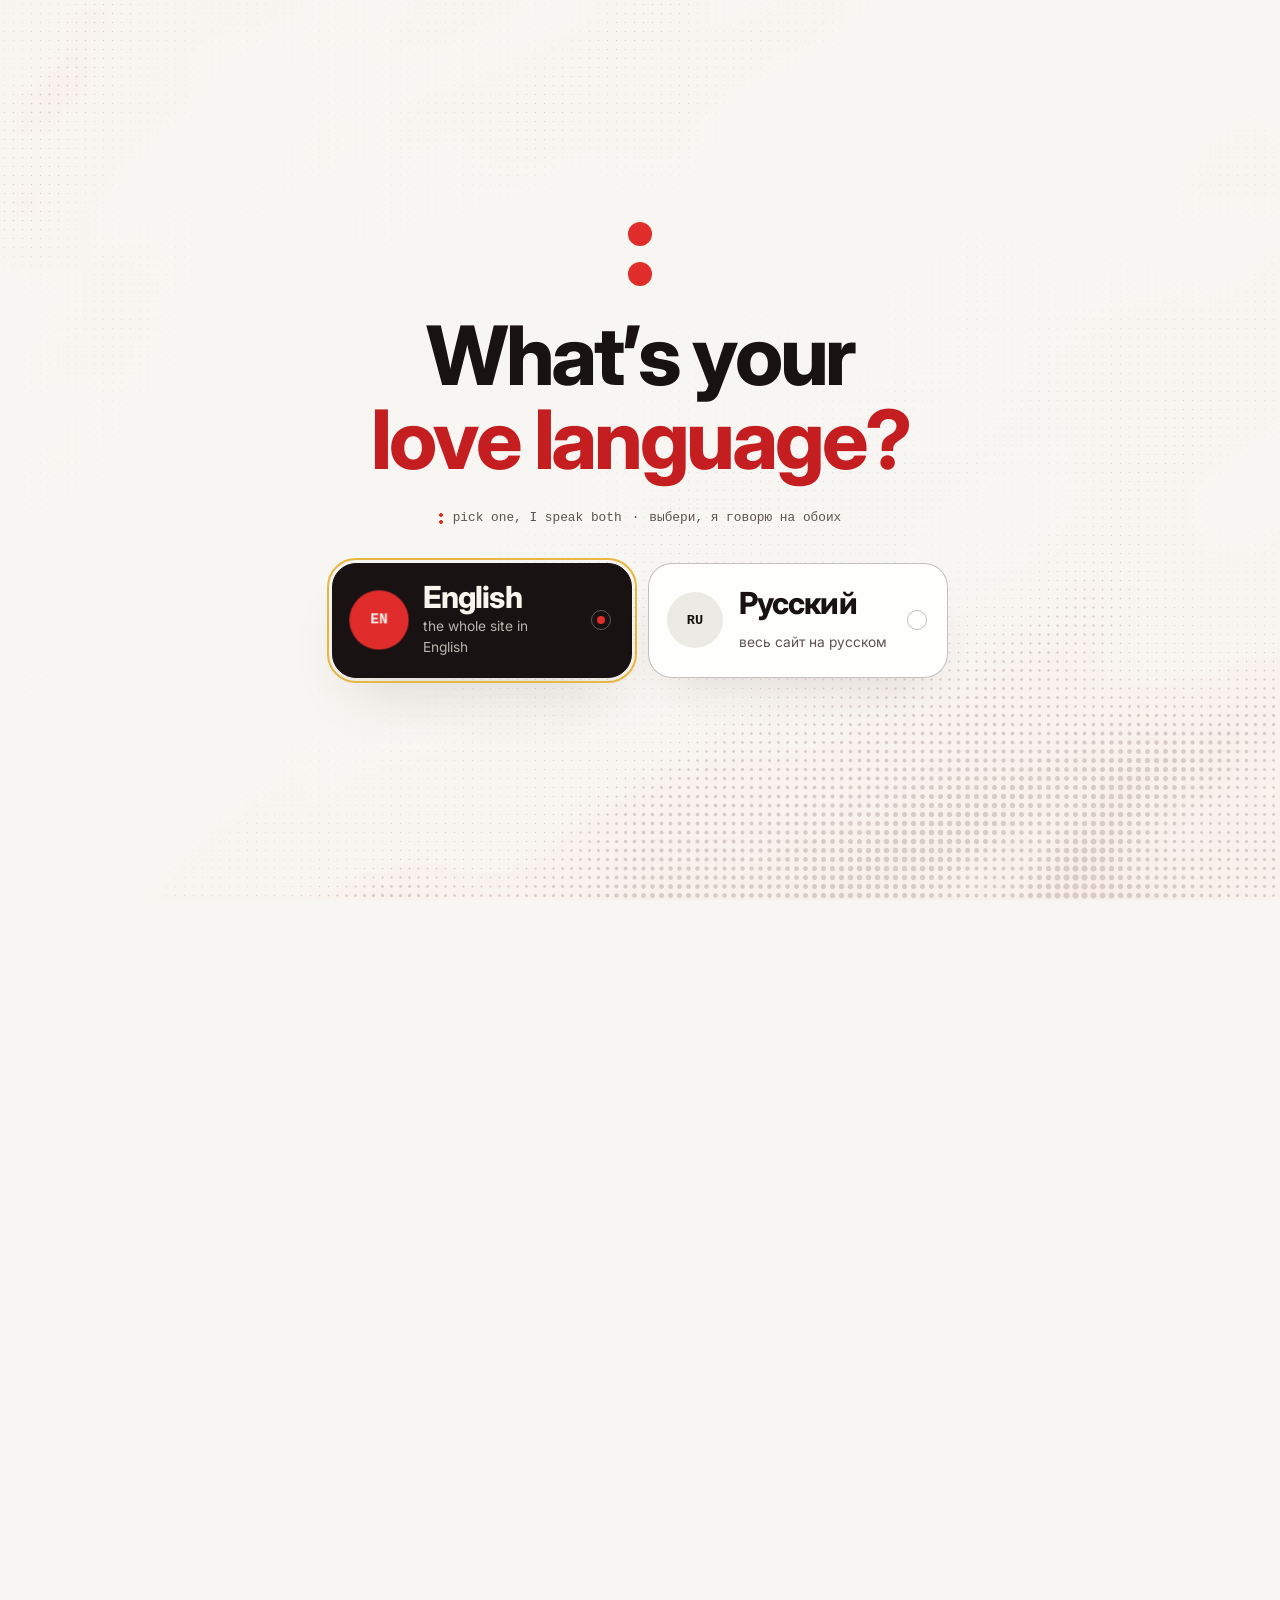
==== commit ade99aa8: "Add the site radio: a mini player with a fixed playlist Plays after the intro, remembers track, posi" ====
--- a/index.html
+++ b/index.html
@@ -817,6 +817,41 @@
   <button type="button" class="lightbox__close" data-i18n="lb.close">Close</button>
   <img alt="Full BPMN diagram of the target refund process" src="[data-uri]" data-i18n-attr="alt:lb.alt">
 </div>
+<aside class="player" id="player" hidden aria-label="Music" data-i18n-attr="aria-label:pl.label">
+  <div class="player__panel" id="player-panel" hidden>
+    <div class="player__now">
+      <img class="player__art player__art--big" alt="" width="96" height="96">
+      <div class="player__now-text">
+        <p class="player__kick" data-i18n="pl.now">Now playing</p>
+        <p class="player__title"></p>
+        <p class="player__artist"></p>
+      </div>
+    </div>
+    <div class="player__bar">
+      <span class="player__t0">0:00</span>
+      <input class="player__seek" type="range" min="0" max="1000" step="1" value="0" aria-label="Position in track" data-i18n-attr="aria-label:pl.seek">
+      <span class="player__t1">0:00</span>
+    </div>
+    <div class="player__ctrls">
+      <button class="player__btn player__prev" type="button" aria-label="Previous track" data-i18n-attr="aria-label:pl.prev"><svg viewBox="0 0 24 24" aria-hidden="true"><path d="M7 5v14M19 5 9 12l10 7z"/></svg></button>
+      <button class="player__btn player__play player__play--big" type="button" aria-pressed="false" aria-label="Play" data-i18n-attr="aria-label:pl.play"><svg class="player__i-play" viewBox="0 0 24 24" aria-hidden="true"><path d="M7 4.5v15L19.5 12z"/></svg><svg class="player__i-pause" viewBox="0 0 24 24" aria-hidden="true"><path d="M7 5h3.5v14H7zM13.5 5H17v14h-3.5z"/></svg></button>
+      <button class="player__btn player__next" type="button" aria-label="Next track" data-i18n-attr="aria-label:pl.next"><svg viewBox="0 0 24 24" aria-hidden="true"><path d="M17 5v14M5 5l10 7-10 7z"/></svg></button>
+      <label class="player__vol"><svg viewBox="0 0 24 24" aria-hidden="true"><path d="M4 9.5h3.5L12 5.5v13l-4.5-4H4zM15.5 9a4 4 0 0 1 0 6M18 6.5a7.5 7.5 0 0 1 0 11"/></svg><input type="range" min="0" max="100" step="1" value="60" aria-label="Volume" data-i18n-attr="aria-label:pl.vol"></label>
+    </div>
+    <p class="player__kick player__kick--list" data-i18n="pl.list">Playlist</p>
+    <ol class="player__list"></ol>
+  </div>
+  <div class="player__pill">
+    <button class="player__open" type="button" aria-expanded="false" aria-controls="player-panel" aria-label="Open the player" data-i18n-attr="aria-label:pl.open">
+      <img class="player__art" alt="" width="40" height="40">
+      <span class="player__meta"><span class="player__title"></span><span class="player__artist"></span></span>
+      <span class="player__eq" aria-hidden="true"><i></i><i></i><i></i><i></i></span>
+    </button>
+    <label class="player__vol player__vol--pill"><svg viewBox="0 0 24 24" aria-hidden="true"><path d="M4 9.5h3.5L12 5.5v13l-4.5-4H4zM15.5 9a4 4 0 0 1 0 6M18 6.5a7.5 7.5 0 0 1 0 11"/></svg><input type="range" min="0" max="100" step="1" value="60" aria-label="Volume" data-i18n-attr="aria-label:pl.vol"></label>
+    <button class="player__btn player__play" type="button" aria-pressed="false" aria-label="Play" data-i18n-attr="aria-label:pl.play"><svg class="player__i-play" viewBox="0 0 24 24" aria-hidden="true"><path d="M7 4.5v15L19.5 12z"/></svg><svg class="player__i-pause" viewBox="0 0 24 24" aria-hidden="true"><path d="M7 5h3.5v14H7zM13.5 5H17v14h-3.5z"/></svg></button>
+    <button class="player__btn player__next" type="button" aria-label="Next track" data-i18n-attr="aria-label:pl.next"><svg viewBox="0 0 24 24" aria-hidden="true"><path d="M17 5v14M5 5l10 7-10 7z"/></svg></button>
+  </div>
+</aside>
 <div class="toast" role="status" aria-live="polite"></div>
 
 <script src="https://cdnjs.cloudflare.com/ajax/libs/gsap/3.12.5/gsap.min.js"></script>
@@ -825,6 +860,7 @@
 <script src="i18n.js"></script>
 <script src="earth.js"></script>
 <script src="sound.js"></script>
+<script src="player.js"></script>
 <script src="motion.js"></script>
 <script src="main.js"></script>
 </body>
--- a/styles.css
+++ b/styles.css
@@ -1050,3 +1050,78 @@
   .os__card.is-front { display: block; }
   .os__card--hubs.is-front { width: 78% !important; margin-inline: auto; }
 }
+
+/* ---------------- radio: the site's mini player ---------------- */
+.player { --pl-bg: var(--color-intro-ink); --pl-fg: var(--color-cream); --pl-muted: var(--color-cream-muted); --pl-line: var(--color-cream-line); --p: 0;
+  position: fixed; left: max(16px, 2.4vw); bottom: calc(max(16px, 2.4vw) + env(safe-area-inset-bottom, 0px)); z-index: 60; color: var(--pl-fg); font-family: var(--font-sans); }
+.player[hidden], html.is-intro .player { display: none; }
+.player p { margin: 0; }
+.player__pill { position: relative; display: flex; align-items: center; gap: 2px; padding: 6px 6px 6px 6px; border-radius: 999px; background: var(--pl-bg); box-shadow: 0 18px 40px -16px var(--color-shadow), 0 0 0 1px var(--pl-line) inset; overflow: hidden; max-width: min(480px, calc(100vw - 32px)); }
+.player__pill::after { content: ""; position: absolute; left: 22px; right: 22px; bottom: 0; height: 2px; border-radius: 2px; background: var(--color-red); transform-origin: left; transform: scaleX(var(--p)); }
+.player__open { all: unset; box-sizing: border-box; display: flex; align-items: center; gap: 12px; min-width: 0; flex: 1; min-height: 44px; padding-right: 10px; border-radius: 999px; cursor: pointer; }
+.player__open:focus-visible, .player__btn:focus-visible, .player__item:focus-visible { outline: 2px solid var(--color-focus); outline-offset: 2px; }
+.player__art { display: block; flex: none; width: 40px; height: 40px; border-radius: 50%; background: var(--color-raise); object-fit: cover; }
+.player.is-playing .player__pill .player__art { animation: pl-spin 9s linear infinite; }
+@keyframes pl-spin { to { transform: rotate(360deg); } }
+.player__meta { display: grid; min-width: 0; line-height: 1.25; }
+.player__title { font-weight: 650; font-size: 0.9rem; white-space: nowrap; overflow: hidden; text-overflow: ellipsis; }
+.player__artist { font-size: 0.76rem; color: var(--pl-muted); white-space: nowrap; overflow: hidden; text-overflow: ellipsis; }
+.player__pill .player__meta { max-width: 190px; }
+.player__eq { display: inline-flex; align-items: flex-end; gap: 2px; height: 14px; flex: none; }
+.player__eq i { width: 3px; height: 30%; border-radius: 1px; background: var(--color-red); transition: height 300ms ease; }
+.player.is-playing .player__pill .player__eq i, .player.is-playing .player__item.is-current .player__eq i { animation: pl-eq 900ms ease-in-out infinite alternate; }
+.player__eq i:nth-child(2) { animation-delay: -300ms !important; }
+.player__eq i:nth-child(3) { animation-delay: -600ms !important; }
+.player__eq i:nth-child(4) { animation-delay: -150ms !important; }
+@keyframes pl-eq { 0% { height: 20%; } 50% { height: 100%; } 100% { height: 45%; } }
+.player__btn { all: unset; box-sizing: border-box; display: grid; place-items: center; flex: none; width: 44px; height: 44px; border-radius: 50%; cursor: pointer; color: var(--pl-fg); transition: background-color 160ms ease, transform 160ms ease; }
+.player__btn:hover { background: var(--pl-line); }
+.player__btn:active { transform: scale(0.92); }
+.player__btn svg, .player__vol svg { width: 20px; height: 20px; fill: currentColor; stroke: currentColor; stroke-width: 0; }
+.player__prev svg, .player__next svg { stroke-width: 2.2; stroke-linecap: round; stroke-linejoin: round; }
+.player__play { background: var(--pl-fg); color: var(--pl-bg); }
+.player__play:hover { background: var(--pl-fg); transform: scale(1.06); }
+.player__i-pause, .player__play[aria-pressed="true"] .player__i-play { display: none; }
+.player__play[aria-pressed="true"] .player__i-pause { display: block; }
+
+.player__panel { position: absolute; left: 0; bottom: calc(100% + 10px); width: min(360px, calc(100vw - 32px)); max-height: calc(100dvh - 120px); overflow: auto; overscroll-behavior: contain; padding: 18px; border-radius: 22px; background: var(--pl-bg); box-shadow: 0 30px 70px -24px var(--color-shadow), 0 0 0 1px var(--pl-line) inset; transform-origin: bottom left; }
+.player__panel[hidden] { display: none; }
+.player__now { display: flex; gap: 14px; align-items: center; }
+.player__art--big { width: 96px; height: 96px; border-radius: 14px; }
+.player__now-text { display: grid; gap: 3px; min-width: 0; }
+.player__now .player__title { font-size: 1.12rem; white-space: normal; }
+.player__now .player__artist { white-space: normal; }
+.player__kick { font-family: var(--font-hud); font-size: 0.72rem; color: var(--pl-muted); text-transform: lowercase; }
+.player__bar { display: grid; grid-template-columns: auto 1fr auto; align-items: center; gap: 10px; margin-top: 16px; font-family: var(--font-hud); font-size: 0.72rem; color: var(--pl-muted); font-variant-numeric: tabular-nums; }
+.player input[type="range"] { -webkit-appearance: none; appearance: none; width: 100%; height: 24px; background: transparent; cursor: pointer; margin: 0; }
+.player input[type="range"]::-webkit-slider-runnable-track { height: 4px; border-radius: 4px; background: var(--pl-line); }
+.player input[type="range"]::-moz-range-track { height: 4px; border-radius: 4px; background: var(--pl-line); }
+.player input[type="range"]::-webkit-slider-thumb { -webkit-appearance: none; width: 14px; height: 14px; margin-top: -5px; border-radius: 50%; background: var(--color-red); border: 0; }
+.player input[type="range"]::-moz-range-thumb { width: 14px; height: 14px; border-radius: 50%; background: var(--color-red); border: 0; }
+.player input[type="range"]:focus-visible { outline: 2px solid var(--color-focus); outline-offset: 2px; border-radius: 4px; }
+.player__ctrls { display: flex; align-items: center; gap: 6px; margin-top: 10px; }
+.player__play--big { width: 52px; height: 52px; }
+.player__vol { display: flex; align-items: center; gap: 8px; margin-left: auto; width: 128px; color: var(--pl-muted); }
+.player__vol[hidden] { display: none; }
+.player__vol svg { flex: none; fill: none; stroke: currentColor; stroke-width: 1.8; stroke-linecap: round; stroke-linejoin: round; }
+.player__kick--list { margin-top: 18px !important; padding-top: 14px; border-top: 1px solid var(--pl-line); }
+.player__list { list-style: none; margin: 8px 0 0; padding: 0; display: grid; gap: 2px; }
+.player__item { all: unset; box-sizing: border-box; display: flex; align-items: center; gap: 12px; width: 100%; min-height: 48px; padding: 6px 8px; border-radius: 12px; cursor: pointer; transition: background-color 160ms ease; }
+.player__item:hover { background: var(--pl-line); }
+.player__item .player__art { width: 36px; height: 36px; border-radius: 8px; }
+.player__item .player__meta { flex: 1; }
+.player__item .player__eq { opacity: 0; }
+.player__item.is-current .player__title { color: var(--color-red); }
+.player__item.is-current .player__eq { opacity: 1; }
+
+@media (max-width: 520px) {
+  .player__pill .player__meta { max-width: 132px; }
+}
+@media (prefers-reduced-motion: reduce) {
+  .player.is-playing .player__pill .player__art, .player .player__eq i { animation: none !important; }
+}
+.player__vol--pill { width: 104px; margin: 0 4px 0 2px; gap: 6px; }
+.player__vol--pill svg { width: 18px; height: 18px; }
+.player input[type="range"]::-webkit-slider-runnable-track { background: linear-gradient(to right, var(--pl-fg) calc(var(--v, 0.6) * 100%), var(--pl-line) 0); }
+.player__seek::-webkit-slider-runnable-track { background: var(--pl-line) !important; }
+@media (max-width: 520px) { .player__vol--pill { display: none; } }
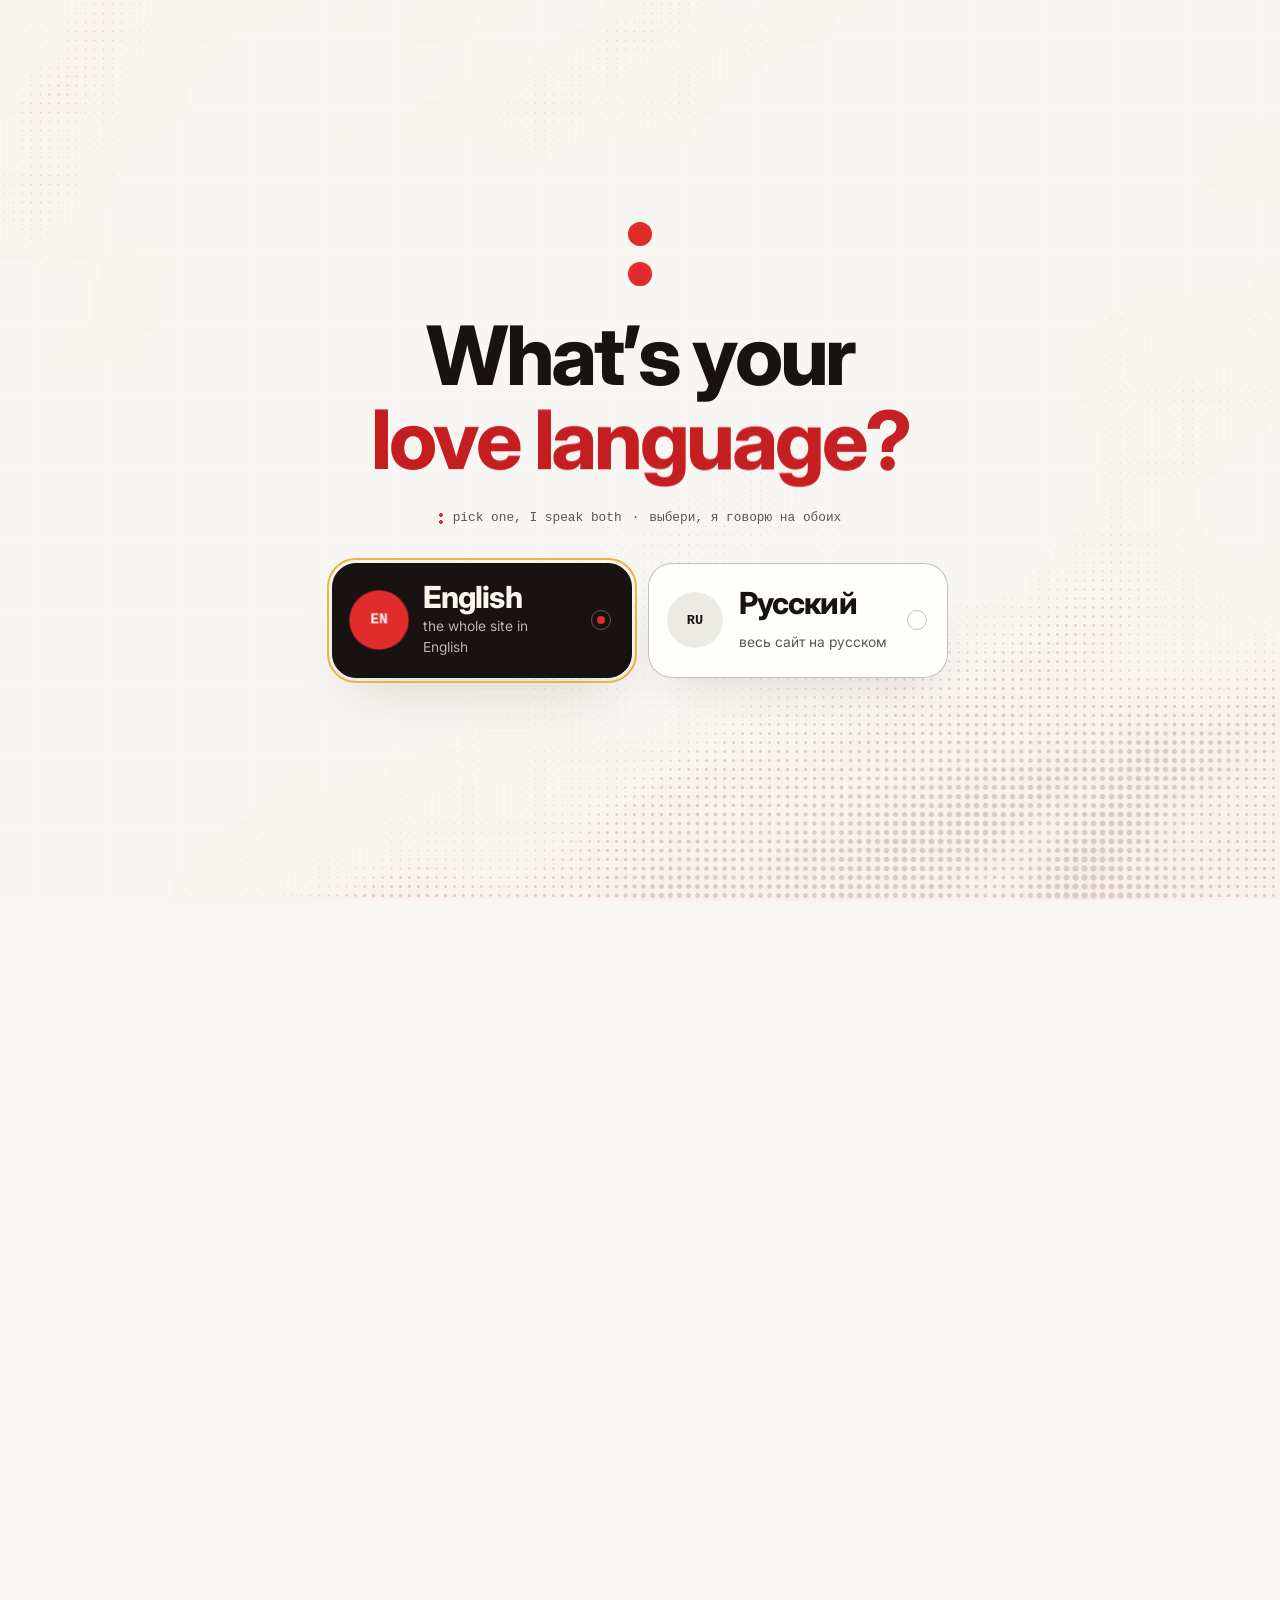
==== commit b97befb6: "Show a full cover with a live badge when the player is folded Co-Authored-By: Claude Opus 5.5 <norep" ====
--- a/index.html
+++ b/index.html
@@ -842,6 +842,7 @@
     <ol class="player__list"></ol>
   </div>
   <div class="player__pill">
+    <span class="player__badge" aria-hidden="true"><i></i><i></i><i></i></span>
     <button class="player__open" type="button" aria-expanded="false" aria-controls="player-panel" aria-label="Open the player" data-i18n-attr="aria-label:pl.open">
       <img class="player__art" alt="" width="40" height="40">
       <span class="player__meta"><span class="player__title"></span><span class="player__artist"></span></span>
--- a/styles.css
+++ b/styles.css
@@ -1125,3 +1125,22 @@
 .player input[type="range"]::-webkit-slider-runnable-track { background: linear-gradient(to right, var(--pl-fg) calc(var(--v, 0.6) * 100%), var(--pl-line) 0); }
 .player__seek::-webkit-slider-runnable-track { background: var(--pl-line) !important; }
 @media (max-width: 520px) { .player__vol--pill { display: none; } }
+/* collapsed to a spinning record; opens on hover, focus or a tap */
+.player__pill { transition: max-width 520ms var(--ease), box-shadow 300ms ease; }
+.player:not(.is-wide) .player__pill { max-width: 52px; }
+.player:not(.is-wide) .player__pill::after { opacity: 0; }
+.player:not(.is-wide) .player__pill > :not(.player__open):not(.player__badge), .player:not(.is-wide) .player__open > :not(.player__art) { opacity: 0; pointer-events: none; }
+.player__pill > *, .player__open > * { transition: opacity 260ms ease; }
+.player.is-wide .player__pill > *, .player.is-wide .player__open > * { transition-delay: 120ms; }
+.player__pill { transition: max-width 520ms var(--ease), border-radius 420ms var(--ease), padding 420ms var(--ease); }
+.player__pill .player__art { min-width: 40px; transition: width 420ms var(--ease), height 420ms var(--ease), min-width 420ms var(--ease), border-radius 420ms var(--ease); }
+.player:not(.is-wide) .player__pill { max-width: 56px; padding: 4px; border-radius: 16px; }
+.player:not(.is-wide) .player__open { flex: none; padding-right: 0; }
+.player:not(.is-wide) .player__pill .player__art { width: 48px; height: 48px; min-width: 48px; border-radius: 12px; animation: none; }
+/* a small live badge on the folded cover */
+.player__badge { position: absolute; right: 7px; top: 7px; display: none; align-items: flex-end; gap: 1.5px; height: 12px; padding: 3px 4px; border-radius: 6px; background: var(--pl-bg); pointer-events: none; box-sizing: content-box; }
+.player__badge i { width: 2px; height: 40%; border-radius: 1px; background: var(--color-red); }
+.player.is-playing:not(.is-wide) .player__badge { display: inline-flex; }
+.player.is-playing .player__badge i { animation: pl-eq 900ms ease-in-out infinite alternate; }
+.player__badge i:nth-child(2) { animation-delay: -300ms !important; }
+.player__badge i:nth-child(3) { animation-delay: -600ms !important; }
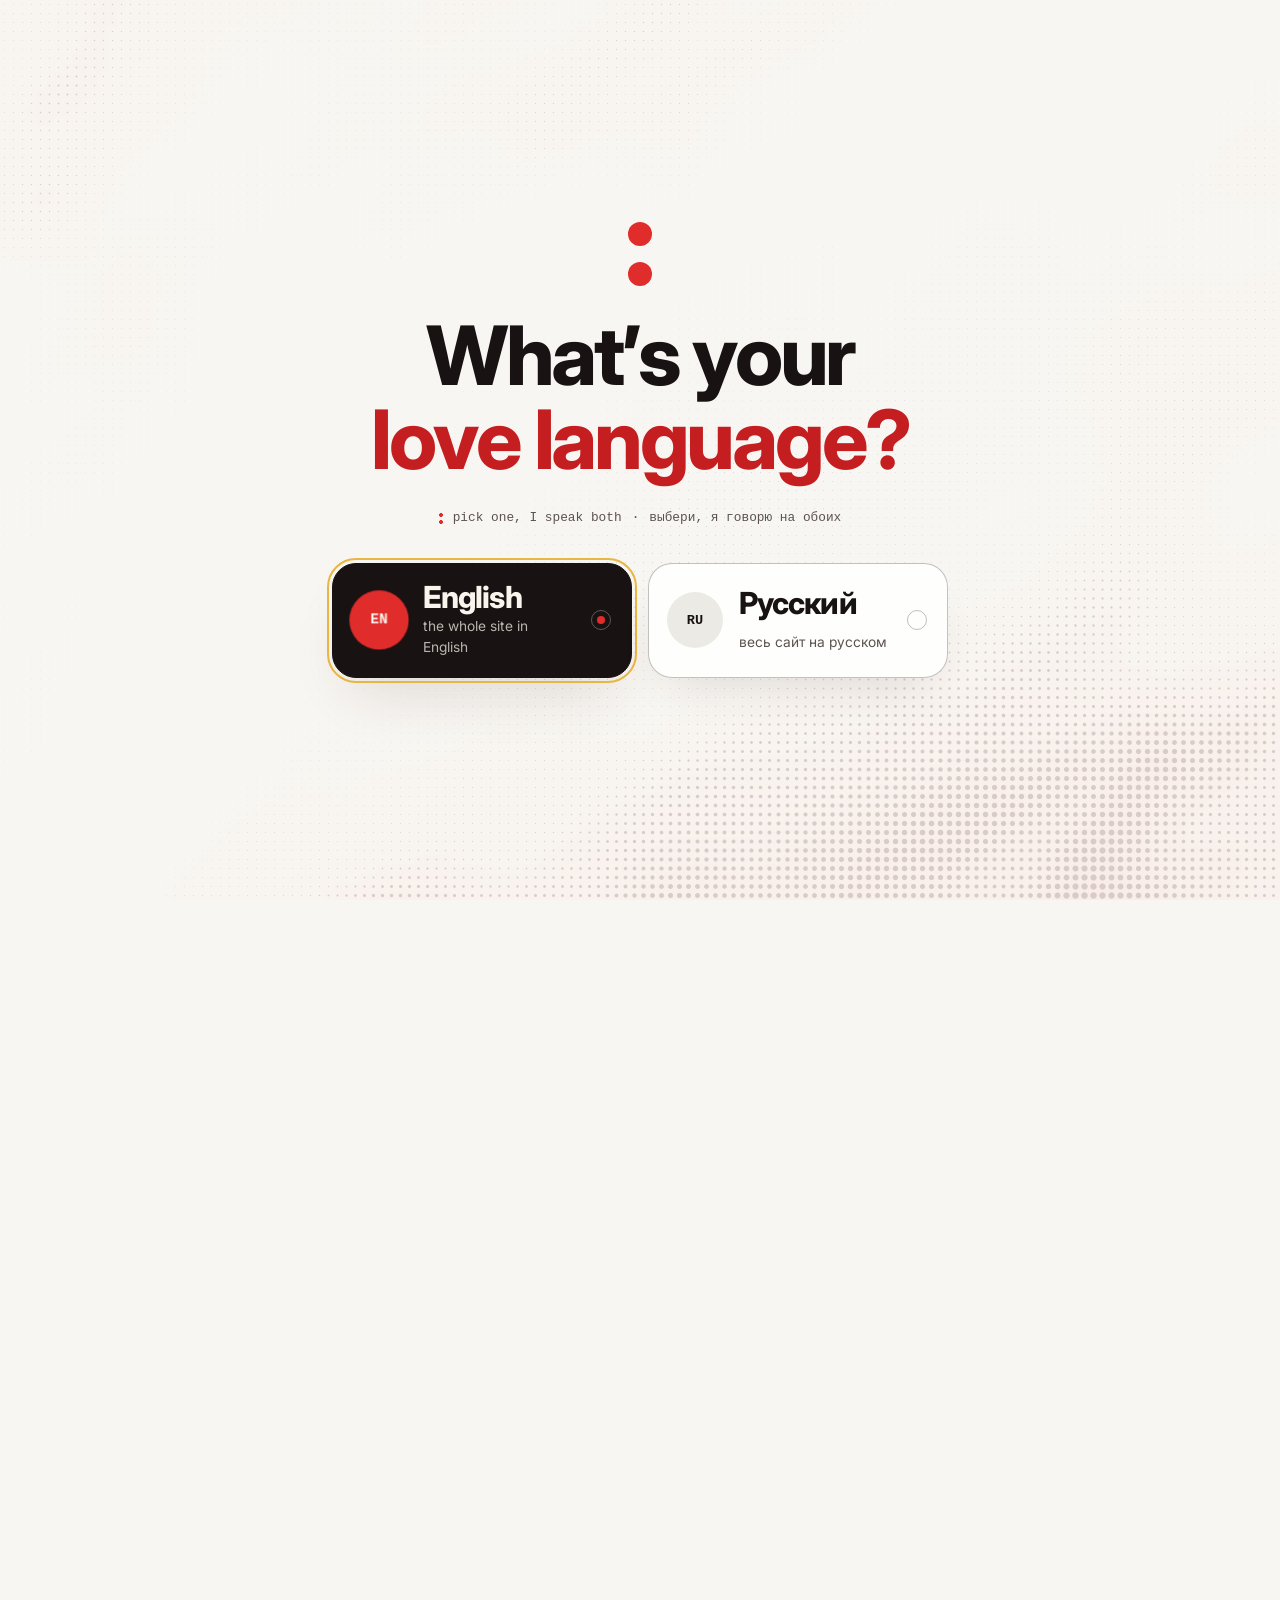
==== commit 49e7750d: "Replace the test-task FAQ with what one person brings instead of three Co-Authored-By: Claude Opus 5" ====
--- a/index.html
+++ b/index.html
@@ -748,7 +748,7 @@
       <details class="qa"><summary><span data-i18n="faq.q2">Can you work with a team in another country?</span><i class="qa__colon" aria-hidden="true"></i></summary><p data-i18n="faq.a2">Yes, that’s the plan. I work remotely with any time zone, I’m used to async tools, and I write and present in English. For the right team I’m open to relocating.</p></details>
       <details class="qa"><summary><span data-i18n="faq.q3">How good is your English?</span><i class="qa__colon" aria-hidden="true"></i></summary><p data-i18n="faq.a3">B2. I read, write and present in English, and I’m improving it every day, partly with my own app.</p></details>
       <details class="qa"><summary><span data-i18n="faq.q5">Won’t GOMINI distract you from the job?</span><i class="qa__colon" aria-hidden="true"></i></summary><p data-i18n="faq.a5">GOMINI is long-term and grows slowly on my own time. Being part of a strong team is how I want to get better, and that’s what I’m looking for now.</p></details>
-      <details class="qa"><summary><span data-i18n="faq.q6">Will you do a test task?</span><i class="qa__colon" aria-hidden="true"></i></summary><p data-i18n="faq.a6">Yes. A short, real test task and a call where I walk you through any case on this page live.</p></details>
+      <details class="qa"><summary><span data-i18n="faq.q6">What do I get by hiring one person instead of three?</span><i class="qa__colon" aria-hidden="true"></i></summary><p data-i18n="faq.a6">The whole picture in one pair of hands. I built Saidright, then designed, directed, edited and scored its ad myself, so nothing got lost between the idea, the product and the story about it. You bring a problem, and you get back something you can click, watch or read, along with the reasons behind it.</p></details>
     </div>
   </div>
 </section>
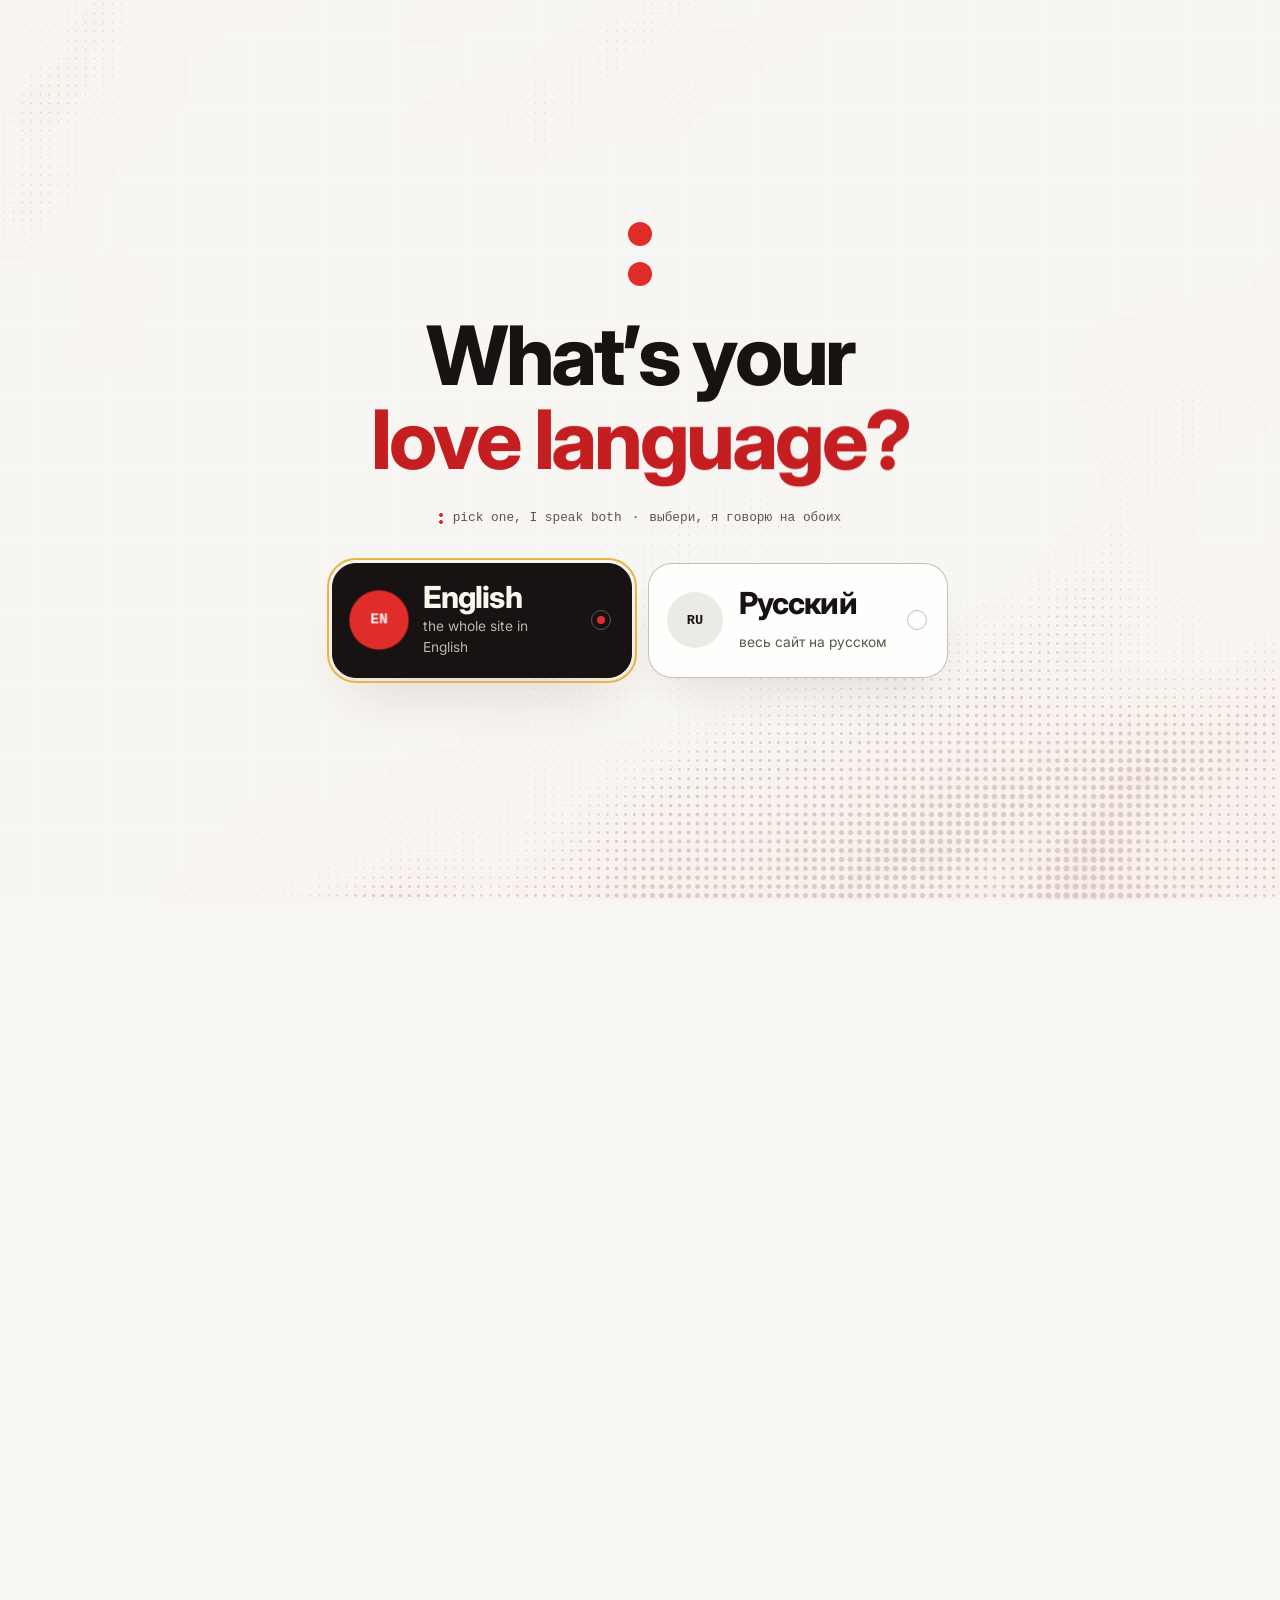
==== commit 0478cba0: "Cut the intro to a beat, hand it over to the radio, remove the phone number The intro's music is now" ====
--- a/index.html
+++ b/index.html
@@ -772,7 +772,6 @@
           <h3 class="foot__h" data-i18n="ct.c1">Contact</h3>
           <a href="https://t.me/djordjogorik" target="_blank" rel="noopener">@djordjogorik</a>
           <a href="mailto:ksenilpass@gmail.com">ksenilpass@gmail.com</a>
-          <a href="tel:+79934728483">+7 993 472-84-83</a>
         </div>
         <div>
           <h3 class="foot__h" data-i18n="ct.c2">Work</h3>
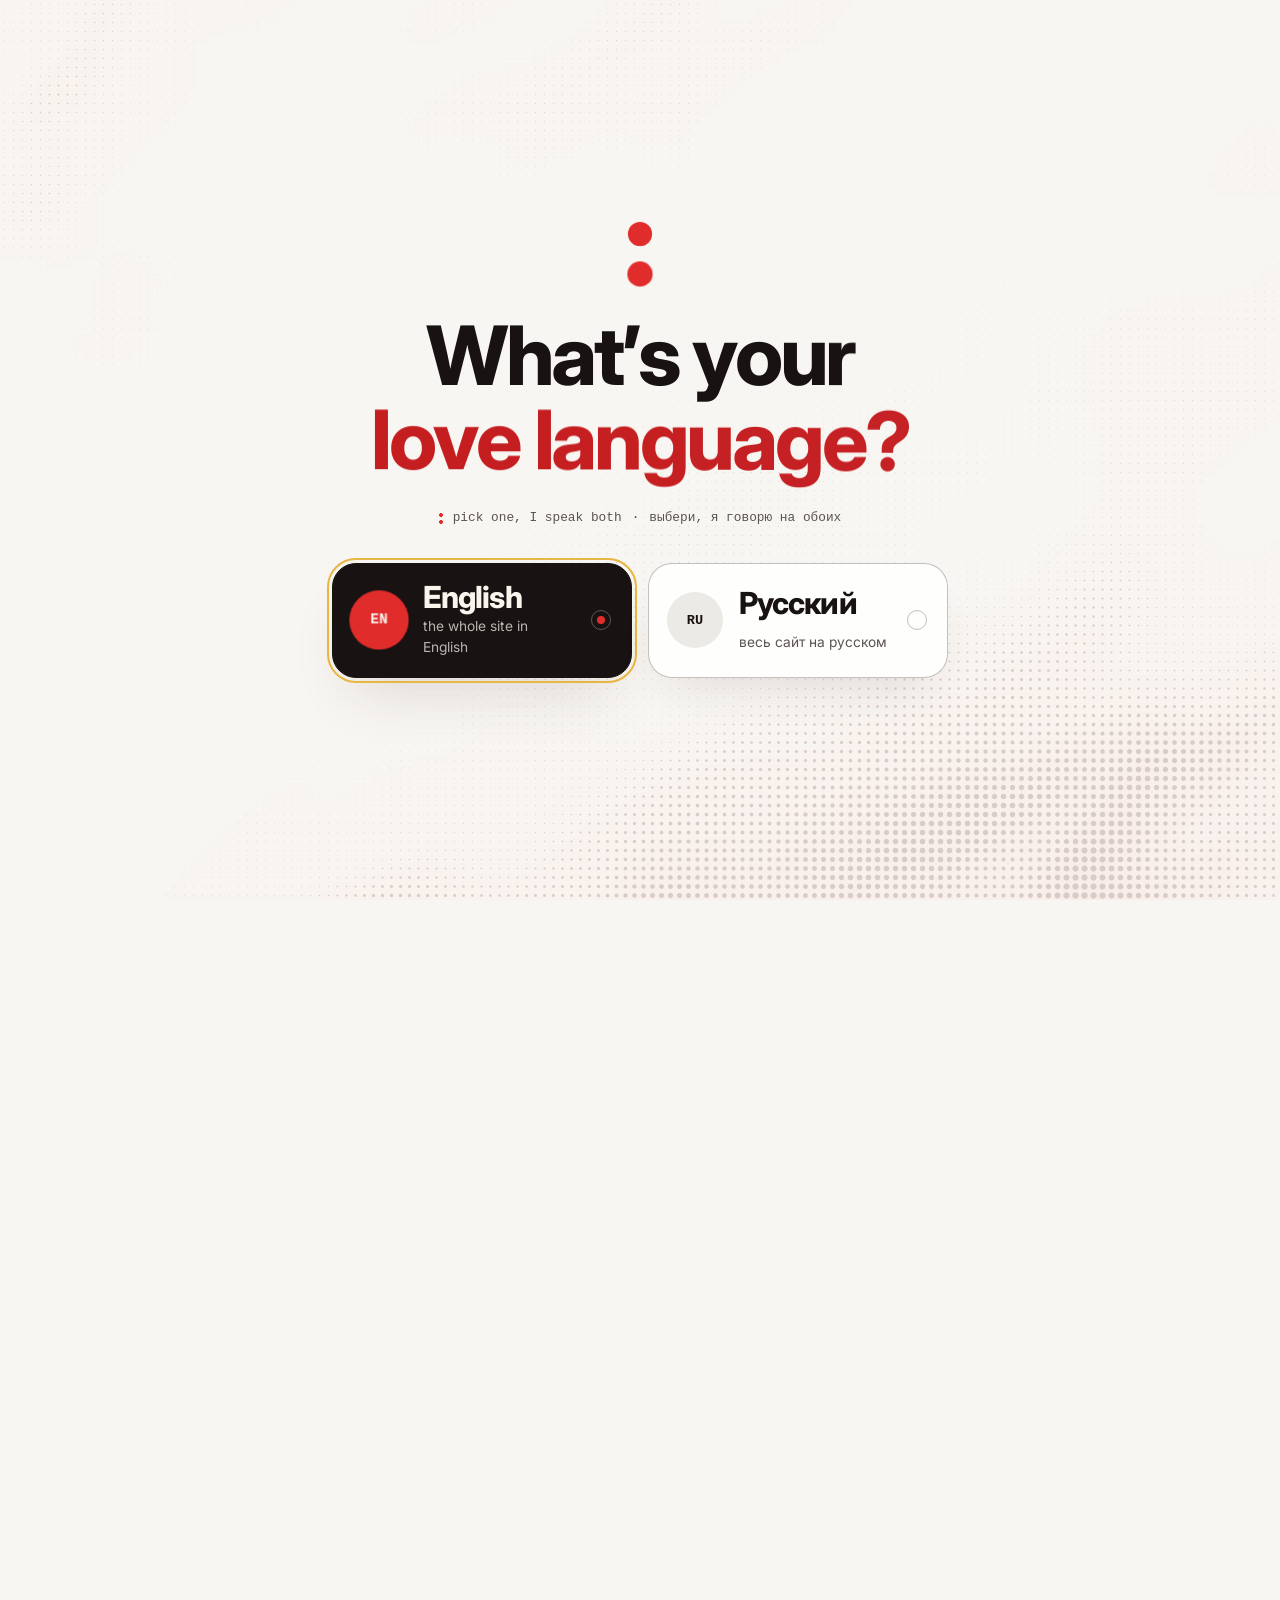
==== commit fa886b3d: "Make scrolling smooth on every device Hold the pins with position: sticky, keep touch on the native " ====
--- a/index.html
+++ b/index.html
@@ -59,12 +59,12 @@
     <h2 class="ihead"><span class="ihead__l" data-i18n="intro.h1">Meet GORI:</span><span class="ihead__l tone" data-i18n="intro.h2">everything after the colon.</span></h2>
     <p class="ikick" data-i18n="intro.k1">designer, editor and product builder</p>
     <div class="itiles" aria-hidden="true">
-      <span class="itile" style="--tx:-38vw;--ty:-20vh;--r:-8deg"><img src="assets/saidright/icon.png" alt="" width="512" height="512"></span>
-      <span class="itile itile--paper" style="--tx:36vw;--ty:-24vh;--r:7deg"><img src="assets/gomini/gomini-main.png" alt="" width="1080" height="1080"></span>
-      <span class="itile" style="--tx:-34vw;--ty:22vh;--r:6deg"><img src="assets/figma/after-effects.svg" alt="" width="96" height="96"></span>
-      <span class="itile" style="--tx:-22vw;--ty:34vh;--r:-5deg"><img src="assets/figma/rosette.svg" alt="" width="96" height="96"></span>
-      <span class="itile" style="--tx:38vw;--ty:18vh;--r:-7deg"><img src="assets/figma/blender.svg" alt="" width="96" height="96"></span>
-      <span class="itile" style="--tx:26vw;--ty:33vh;--r:9deg"><img src="assets/figma/davinci-img.png" alt="" width="96" height="96"></span>
+      <span class="itile" style="--tx:-38vw;--ty:-20vh;--r:-8deg"><img decoding="async" src="assets/saidright/icon.png" alt="" width="512" height="512"></span>
+      <span class="itile itile--paper" style="--tx:36vw;--ty:-24vh;--r:7deg"><img decoding="async" src="assets/gomini/gomini-tile.png" alt="" width="256" height="256"></span>
+      <span class="itile" style="--tx:-34vw;--ty:22vh;--r:6deg"><img decoding="async" src="assets/figma/after-effects.svg" alt="" width="96" height="96"></span>
+      <span class="itile" style="--tx:-22vw;--ty:34vh;--r:-5deg"><img decoding="async" src="assets/figma/rosette.svg" alt="" width="96" height="96"></span>
+      <span class="itile" style="--tx:38vw;--ty:18vh;--r:-7deg"><img decoding="async" src="assets/figma/blender.svg" alt="" width="96" height="96"></span>
+      <span class="itile" style="--tx:26vw;--ty:33vh;--r:9deg"><img decoding="async" src="assets/figma/davinci-img.png" alt="" width="96" height="96"></span>
     </div>
   </div>
 
@@ -76,43 +76,43 @@
     <div class="ireel__bg" aria-hidden="true"><span class="ireel__plate"></span><span class="ireel__blob"></span></div>
     <div class="ireel__media" aria-hidden="true">
       <div class="ishot ishot--app">
-        <img class="ishot__screen" src="assets/saidright/modes-en.jpg" data-src-en="assets/saidright/modes-en.jpg" data-src-ru="assets/saidright/modes-ru.jpg" alt="" width="1720" height="1280">
-        <img class="ishot__icon" src="assets/saidright/icon.png" alt="" width="512" height="512">
+        <img decoding="async" class="ishot__screen" src="assets/saidright/modes-en.jpg" data-src-en="assets/saidright/modes-en.jpg" data-src-ru="assets/saidright/modes-ru.jpg" alt="" width="1720" height="1280">
+        <img decoding="async" class="ishot__icon" src="assets/saidright/icon.png" alt="" width="512" height="512">
         <span class="ishot__capsule"><i></i><i></i><i></i><i></i><i></i><i></i><i></i></span>
-        <img class="ishot__tip" src="assets/saidright/tip-en.png" data-src-en="assets/saidright/tip-en.png" data-src-ru="assets/saidright/tip-ru.png" alt="" width="744" height="606">
+        <img decoding="async" class="ishot__tip" src="assets/saidright/tip-en.png" data-src-en="assets/saidright/tip-en.png" data-src-ru="assets/saidright/tip-ru.png" alt="" width="744" height="606">
       </div>
       <div class="ishot ishot--film">
         <div class="ishot__strip">
-          <img src="assets/saidright/still-6.jpg" alt="" width="960" height="540"><img src="assets/saidright/still-10.jpg" alt="" width="960" height="540"><img src="assets/saidright/still-23.jpg" alt="" width="960" height="540"><img src="assets/saidright/still-31.jpg" alt="" width="960" height="540"><img src="assets/saidright/still-35.jpg" alt="" width="960" height="540"><img src="assets/saidright/still-6.jpg" alt="" width="960" height="540"><img src="assets/saidright/still-10.jpg" alt="" width="960" height="540"><img src="assets/saidright/still-23.jpg" alt="" width="960" height="540">
+          <img decoding="async" src="assets/saidright/still-6.jpg" alt="" width="960" height="540"><img decoding="async" src="assets/saidright/still-10.jpg" alt="" width="960" height="540"><img decoding="async" src="assets/saidright/still-23.jpg" alt="" width="960" height="540"><img decoding="async" src="assets/saidright/still-31.jpg" alt="" width="960" height="540"><img decoding="async" src="assets/saidright/still-35.jpg" alt="" width="960" height="540"><img decoding="async" src="assets/saidright/still-6.jpg" alt="" width="960" height="540"><img decoding="async" src="assets/saidright/still-10.jpg" alt="" width="960" height="540"><img decoding="async" src="assets/saidright/still-23.jpg" alt="" width="960" height="540">
         </div>
         <div class="ishot__center"><div class="ishot__phone"><video class="ishot__video" muted playsinline loop preload="none" poster="assets/saidright/still-6.jpg" data-src-en="assets/saidright/vertical-en.mp4" data-src-ru="assets/saidright/vertical-ru.mp4" width="720" height="1280"></video></div></div>
       </div>
       <div class="ishot ishot--brand">
         <span class="ishot__rings"><i></i><i></i><i></i><i></i></span>
         <div class="ishot__flip">
-          <img src="assets/gomini/gomini-main.png" alt="" width="1080" height="1080">
-          <img src="assets/gomini/gomini-media.png" alt="" width="1080" height="1080">
-          <img src="assets/gomini/gomini-sound.png" alt="" width="1080" height="1080">
+          <img decoding="async" src="assets/gomini/gomini-main.png" alt="" width="1080" height="1080">
+          <img decoding="async" src="assets/gomini/gomini-media.png" alt="" width="1080" height="1080">
+          <img decoding="async" src="assets/gomini/gomini-sound.png" alt="" width="1080" height="1080">
           <svg viewBox="0 0 1760 760"><use href="#gori-mark"/><use href="#gori-colon" class="red"/></svg>
         </div>
       </div>
       <div class="ishot ishot--flow">
-        <div class="ishot__win"><span class="ishot__bar"><i></i><i></i><i></i></span><div class="ishot__pan"><img src="assets/sql/bpmn-to-be.png" alt="" width="3100" height="1100"></div><span class="ishot__scan"></span></div>
+        <div class="ishot__win"><span class="ishot__bar"><i></i><i></i><i></i></span><div class="ishot__pan"><img decoding="async" src="assets/sql/bpmn-to-be-1800.png" alt="" width="1800" height="639"></div><span class="ishot__scan"></span></div>
         <span class="ishot__ok"><svg viewBox="0 0 24 24"><path d="M5 12.5l4.2 4.2L19 7"/></svg></span>
       </div>
       <div class="ishot ishot--os">
-        <img class="ishot__hubs" src="assets/notion/hubs.jpg" alt="" width="816" height="1392">
-        <img class="ishot__proj" src="assets/notion/projects.jpg" alt="" width="1828" height="500">
-        <img class="ishot__tasks" src="assets/notion/tasks.jpg" alt="" width="1844" height="808">
+        <img decoding="async" class="ishot__hubs" src="assets/notion/hubs.jpg" alt="" width="816" height="1392">
+        <img decoding="async" class="ishot__proj" src="assets/notion/projects.jpg" alt="" width="1828" height="500">
+        <img decoding="async" class="ishot__tasks" src="assets/notion/tasks.jpg" alt="" width="1844" height="808">
       </div>
       <div class="ishot ishot--win">
-        <div class="ishot__win ishot__win--site"><span class="ishot__bar"><i></i><i></i><i></i></span><img src="assets/sloi/live-desktop-en.jpg" data-src-en="assets/sloi/live-desktop-en.jpg" data-src-ru="assets/sloi/live-desktop.jpg" alt="" width="1416" height="936"></div>
-        <img class="ishot__diploma" src="assets/sloi/diploma.jpg" alt="" width="620" height="892">
+        <div class="ishot__win ishot__win--site"><span class="ishot__bar"><i></i><i></i><i></i></span><img decoding="async" src="assets/sloi/live-desktop-en.jpg" data-src-en="assets/sloi/live-desktop-en.jpg" data-src-ru="assets/sloi/live-desktop.jpg" alt="" width="1416" height="936"></div>
+        <img decoding="async" class="ishot__diploma" src="assets/sloi/diploma.jpg" alt="" width="620" height="892">
       </div>
       <div class="ishot ishot--burst">
-        <img src="assets/saidright/icon.png" alt="" width="512" height="512"><img src="assets/saidright/still-31.jpg" alt="" width="960" height="540"><img class="is-paper" src="assets/gomini/gomini-main.png" alt="" width="1080" height="1080">
-        <img src="assets/notion/hubs.jpg" alt="" width="816" height="1392"><img src="assets/saidright/still-23.jpg" alt="" width="960" height="540"><img src="assets/sql/bpmn-to-be.png" alt="" width="3100" height="1100">
-        <img src="assets/sloi/diploma.jpg" alt="" width="620" height="892"><img class="is-paper" src="assets/gomini/gomini-sound.png" alt="" width="1080" height="1080"><img src="assets/saidright/still-10.jpg" alt="" width="960" height="540">
+        <img decoding="async" src="assets/saidright/icon.png" alt="" width="512" height="512"><img decoding="async" src="assets/saidright/still-31.jpg" alt="" width="960" height="540"><img decoding="async" class="is-paper" src="assets/gomini/gomini-main.png" alt="" width="1080" height="1080">
+        <img decoding="async" src="assets/notion/hubs.jpg" alt="" width="816" height="1392"><img decoding="async" src="assets/saidright/still-23.jpg" alt="" width="960" height="540"><img decoding="async" src="assets/sql/bpmn-to-be-1800.png" alt="" width="1800" height="639">
+        <img decoding="async" src="assets/sloi/diploma.jpg" alt="" width="620" height="892"><img decoding="async" class="is-paper" src="assets/gomini/gomini-sound.png" alt="" width="1080" height="1080"><img decoding="async" src="assets/saidright/still-10.jpg" alt="" width="960" height="540">
       </div>
     </div>
     <div class="ireel__text">
@@ -207,14 +207,15 @@
 <main id="main">
 
 <!-- ============ HERO ============ -->
+<div class="hero-run">
 <section class="hero" id="top" aria-labelledby="hero-title" data-world="paper" data-label="GORI:">
   <div class="hero__tiles" aria-hidden="true">
-    <span class="htile glint" style="--x:9%;--y:22%;--r:-8deg;--d:0s"><img src="assets/saidright/icon.png" alt="" width="512" height="512"></span>
-    <span class="htile htile--paper glint" style="--x:84%;--y:18%;--r:7deg;--d:-1.4s"><img src="assets/gomini/gomini-main.png" alt="" width="1080" height="1080"></span>
-    <span class="htile glint" style="--x:6%;--y:70%;--r:6deg;--d:-2.2s"><img src="assets/figma/after-effects.svg" alt="" width="96" height="96"></span>
-    <span class="htile glint" style="--x:20%;--y:86%;--r:-5deg;--d:-3.1s"><img src="assets/figma/rosette.svg" alt="" width="96" height="96"></span>
-    <span class="htile glint" style="--x:90%;--y:62%;--r:-7deg;--d:-0.7s"><img src="assets/figma/blender.svg" alt="" width="96" height="96"></span>
-    <span class="htile glint" style="--x:78%;--y:84%;--r:9deg;--d:-2.6s"><img src="assets/figma/davinci-img.png" alt="" width="96" height="96"></span>
+    <span class="htile glint" style="--x:9%;--y:22%;--r:-8deg;--d:0s"><img decoding="async" src="assets/saidright/icon.png" alt="" width="512" height="512"></span>
+    <span class="htile htile--paper glint" style="--x:84%;--y:18%;--r:7deg;--d:-1.4s"><img decoding="async" src="assets/gomini/gomini-tile.png" alt="" width="256" height="256"></span>
+    <span class="htile glint" style="--x:6%;--y:70%;--r:6deg;--d:-2.2s"><img decoding="async" src="assets/figma/after-effects.svg" alt="" width="96" height="96"></span>
+    <span class="htile glint" style="--x:20%;--y:86%;--r:-5deg;--d:-3.1s"><img decoding="async" src="assets/figma/rosette.svg" alt="" width="96" height="96"></span>
+    <span class="htile glint" style="--x:90%;--y:62%;--r:-7deg;--d:-0.7s"><img decoding="async" src="assets/figma/blender.svg" alt="" width="96" height="96"></span>
+    <span class="htile glint" style="--x:78%;--y:84%;--r:9deg;--d:-2.6s"><img decoding="async" src="assets/figma/davinci-img.png" alt="" width="96" height="96"></span>
   </div>
   <div class="hero__inner">
     <div class="hero__markwrap">
@@ -238,6 +239,7 @@
   </div>
   <p class="hero__scroll" aria-hidden="true"><span data-i18n="hero.scroll">scroll into the colon</span><i></i></p>
 </section>
+</div>
 
 <!-- ============ INDEX: AFTER THE COLON ============ -->
 <section class="index" id="work" aria-labelledby="work-title" data-world="paper" data-label="work">
@@ -255,13 +257,13 @@
         <span class="row__n">03</span><span class="row__word" data-i18n="work.r3">Brands</span><span class="row__what" data-i18n="work.r3d">GOMINI, MEDIA, SOUND and the GORI: mark</span><span class="row__yr">2026</span></a></li>
       <li><a class="row" href="#os" data-peek="assets/notion/hubs.jpg">
         <span class="row__n">04</span><span class="row__word" data-i18n="work.r4">Systems</span><span class="row__what" data-i18n="work.r4d">GOMINI × GORI OS, built in Notion</span><span class="row__yr">2026</span></a></li>
-      <li><a class="row" href="#refunds" data-peek="assets/sql/bpmn-to-be.png">
+      <li><a class="row" href="#refunds" data-peek="assets/sql/bpmn-to-be-1800.png">
         <span class="row__n">05</span><span class="row__word" data-i18n="work.r5">Analysis</span><span class="row__what" data-i18n="work.r5d">A refund process, modelled and proven in PostgreSQL</span><span class="row__yr">2026</span></a></li>
       <li><a class="row" href="#sloi" data-peek="assets/sloi/diploma.jpg">
         <span class="row__n">06</span><span class="row__word" data-i18n="work.r6">Ventures</span><span class="row__what" data-i18n="work.r6d">A hackathon win and the SLOI brand concept</span><span class="row__yr">2024</span></a></li>
     </ol>
   </div>
-  <div class="peek" aria-hidden="true"><img alt="" src="[data-uri]" width="320" height="240"></div>
+  <div class="peek" aria-hidden="true"><img decoding="async" alt="" src="[data-uri]" width="320" height="240"></div>
 </section>
 
 <!-- ============ CHAPTER ============ -->
@@ -279,7 +281,7 @@
 <section class="case case--sr" id="saidright" aria-labelledby="sr-title" data-world="sr" data-label="Saidright">
   <div class="wrap">
     <header class="sr-head">
-      <img class="sr-head__icon float" src="assets/saidright/icon.png" alt="Saidright app icon" data-i18n-attr="alt:sr.icon.alt" width="512" height="512" loading="lazy">
+      <img decoding="async" class="sr-head__icon float" src="assets/saidright/icon.png" alt="Saidright app icon" data-i18n-attr="alt:sr.icon.alt" width="512" height="512" loading="lazy">
       <div class="sr-head__text">
         <h2 class="h2" id="sr-title" data-i18n="sr.title">Saidright: <span class="tone">dictation that teaches you the language</span></h2>
         <p class="case__lede scrub" data-i18n="sr.lede">A free, open-source Mac app. Press the right ⌘, speak, and your words land where you were typing. If you’re learning English, it suggests one fix that matters.</p>
@@ -336,7 +338,7 @@
           <figcaption data-i18n="sr.fmt1">Vertical cut, 20 s, for Reels and Shorts</figcaption>
         </figure>
         <figure class="formats__item formats__item--p glint">
-          <img src="assets/saidright/poster-en.jpg" data-src-en="assets/saidright/poster-en.jpg" data-src-ru="assets/saidright/poster-ru.jpg" alt="Saidright poster: Speak freely. Download for Mac." width="1920" height="1080" loading="lazy" data-i18n-attr="alt:sr.poster.alt">
+          <img decoding="async" src="assets/saidright/poster-en.jpg" data-src-en="assets/saidright/poster-en.jpg" data-src-ru="assets/saidright/poster-ru.jpg" alt="Saidright poster: Speak freely. Download for Mac." width="1920" height="1080" loading="lazy" data-i18n-attr="alt:sr.poster.alt">
           <figcaption data-i18n="sr.fmt2">Poster and preview frame</figcaption>
         </figure>
         <div class="formats__notes">
@@ -354,7 +356,7 @@
       <ol class="steps__grid">
         <li class="step">
           <div class="step__media">
-            <img src="assets/saidright/still-10.jpg" alt="" width="960" height="540" loading="lazy">
+            <img decoding="async" src="assets/saidright/still-10.jpg" alt="" width="960" height="540" loading="lazy">
             <div class="glass glass--keys" aria-hidden="true">
               <span class="key">⌘</span><span class="glass__label" data-i18n="sr.how.g1">right ⌘</span>
               <span class="bars"><i></i><i></i><i></i><i></i><i></i><i></i><i></i></span>
@@ -366,7 +368,7 @@
         </li>
         <li class="step">
           <div class="step__media">
-            <img src="assets/saidright/still-23.jpg" alt="" width="960" height="540" loading="lazy">
+            <img decoding="async" src="assets/saidright/still-23.jpg" alt="" width="960" height="540" loading="lazy">
             <div class="glass glass--table" aria-hidden="true">
               <span class="glass__row"><b data-i18n="sr.how.g2a">Task</b><b data-i18n="sr.how.g2b">Day</b></span>
               <span class="glass__row"><span data-i18n="sr.how.g2c">Mockup</span><span data-i18n="sr.how.g2d">Monday</span></span>
@@ -379,7 +381,7 @@
         </li>
         <li class="step">
           <div class="step__media">
-            <img src="assets/saidright/still-31.jpg" alt="" width="960" height="540" loading="lazy">
+            <img decoding="async" src="assets/saidright/still-31.jpg" alt="" width="960" height="540" loading="lazy">
             <div class="glass glass--fix" aria-hidden="true">
               <span class="glass__tag" data-i18n="sr.how.g3a">Grammar</span>
               <span class="glass__fix"><s>I am agree</s> I agree</span>
@@ -413,8 +415,8 @@
         </div>
       </div>
       <div class="screens">
-        <figure class="screen screen--modes"><img src="assets/saidright/modes-en.jpg" data-src-en="assets/saidright/modes-en.jpg" data-src-ru="assets/saidright/modes-ru.jpg" alt="Saidright settings: four dictation modes" width="1720" height="1280" loading="lazy" data-i18n-attr="alt:sr.s1alt"></figure>
-        <figure class="screen screen--tip"><img src="assets/saidright/tip-en.png" data-src-en="assets/saidright/tip-en.png" data-src-ru="assets/saidright/tip-ru.png" alt="A language tip card: I am agree becomes I agree" width="744" height="606" loading="lazy" data-i18n-attr="alt:sr.s2alt"></figure>
+        <figure class="screen screen--modes"><img decoding="async" src="assets/saidright/modes-en.jpg" data-src-en="assets/saidright/modes-en.jpg" data-src-ru="assets/saidright/modes-ru.jpg" alt="Saidright settings: four dictation modes" width="1720" height="1280" loading="lazy" data-i18n-attr="alt:sr.s1alt"></figure>
+        <figure class="screen screen--tip"><img decoding="async" src="assets/saidright/tip-en.png" data-src-en="assets/saidright/tip-en.png" data-src-ru="assets/saidright/tip-ru.png" alt="A language tip card: I am agree becomes I agree" width="744" height="606" loading="lazy" data-i18n-attr="alt:sr.s2alt"></figure>
       </div>
     </div>
 
@@ -536,9 +538,9 @@
     <div class="marks">
       <div class="marks__stage" id="marks-stage">
         <span class="rings" aria-hidden="true"><i></i><i></i><i></i><i></i></span>
-        <img class="on" src="assets/gomini/gomini-main.png" alt="GOMINI logo with the line: where creativity connects the world" data-i18n-attr="alt:gm.a.main" width="1080" height="1080" loading="lazy" data-mark="main">
-        <img src="assets/gomini/gomini-media.png" alt="GOMINI MEDIA logo" data-i18n-attr="alt:gm.a.media" width="1080" height="1080" loading="lazy" data-mark="media">
-        <img src="assets/gomini/gomini-sound.png" alt="GOMINI SOUND logo" data-i18n-attr="alt:gm.a.sound" width="1080" height="1080" loading="lazy" data-mark="sound">
+        <img decoding="async" class="on" src="assets/gomini/gomini-main.png" alt="GOMINI logo with the line: where creativity connects the world" data-i18n-attr="alt:gm.a.main" width="1080" height="1080" loading="lazy" data-mark="main">
+        <img decoding="async" src="assets/gomini/gomini-media.png" alt="GOMINI MEDIA logo" data-i18n-attr="alt:gm.a.media" width="1080" height="1080" loading="lazy" data-mark="media">
+        <img decoding="async" src="assets/gomini/gomini-sound.png" alt="GOMINI SOUND logo" data-i18n-attr="alt:gm.a.sound" width="1080" height="1080" loading="lazy" data-mark="sound">
         <svg class="marks__gori" data-mark="gori" viewBox="0 0 1760 760" role="img" aria-label="GORI: hand-drawn wordmark" data-i18n-attr="aria-label:gm.a.gori"><use href="#gori-mark"/><use href="#gori-colon"/></svg>
       </div>
       <div class="marks__side">
@@ -569,13 +571,13 @@
         <div class="os__stack">
           <svg class="os__wires" viewBox="0 0 100 60" preserveAspectRatio="none" aria-hidden="true"><path d="M34 22 C40 22 38 14 44 14"/><path d="M34 34 C40 34 36 46 42 46"/></svg>
           <figure class="os__card os__card--hubs is-front" data-os-card="hubs">
-            <img src="assets/notion/hubs.jpg" alt="Notion gallery of hubs: Today, Finances, Vault, Goals, GORI and GOMINI MEDIA" width="816" height="1392" loading="lazy" data-i18n-attr="alt:gm.os.a1">
+            <img decoding="async" src="assets/notion/hubs.jpg" alt="Notion gallery of hubs: Today, Finances, Vault, Goals, GORI and GOMINI MEDIA" width="816" height="1392" loading="lazy" data-i18n-attr="alt:gm.os.a1">
           </figure>
           <figure class="os__card os__card--projects" data-os-card="projects">
-            <img src="assets/notion/projects.jpg" alt="Notion project board with five active projects" width="1828" height="500" loading="lazy" data-i18n-attr="alt:gm.os.a2">
+            <img decoding="async" src="assets/notion/projects.jpg" alt="Notion project board with five active projects" width="1828" height="500" loading="lazy" data-i18n-attr="alt:gm.os.a2">
           </figure>
           <figure class="os__card os__card--tasks" data-os-card="tasks">
-            <img src="assets/notion/tasks.jpg" alt="The master task table with dates, areas and priorities; task names are blurred" width="1844" height="808" loading="lazy" data-i18n-attr="alt:gm.os.a3">
+            <img decoding="async" src="assets/notion/tasks.jpg" alt="The master task table with dates, areas and priorities; task names are blurred" width="1844" height="808" loading="lazy" data-i18n-attr="alt:gm.os.a3">
             <figcaption data-i18n="gm.os.blur">Task names are blurred: it’s a real week.</figcaption>
           </figure>
         </div>
@@ -611,7 +613,7 @@
       <div class="sloi-live" id="sloi-live" data-lenis-prevent>
         <picture>
           <source media="(max-width: 700px)" srcset="assets/sloi/live-mobile-en.jpg" data-srcset-en="assets/sloi/live-mobile-en.jpg" data-srcset-ru="assets/sloi/live-mobile.jpg" width="374" height="828">
-          <img class="sloi-live__poster" src="assets/sloi/live-desktop-en.jpg" data-src-en="assets/sloi/live-desktop-en.jpg" data-src-ru="assets/sloi/live-desktop.jpg" alt="SLOI concept site, first screen: “Changing the world suits you”" width="1416" height="936" loading="lazy" data-i18n-attr="alt:sl.a1">
+          <img decoding="async" class="sloi-live__poster" src="assets/sloi/live-desktop-en.jpg" data-src-en="assets/sloi/live-desktop-en.jpg" data-src-ru="assets/sloi/live-desktop.jpg" alt="SLOI concept site, first screen: “Changing the world suits you”" width="1416" height="936" loading="lazy" data-i18n-attr="alt:sl.a1">
         </picture>
         <div class="sloi-live__bar">
           <button class="pill pill--go" type="button" id="sloi-run"><span data-i18n="sl.run">Try the live site here</span><i aria-hidden="true"></i></button>
@@ -619,8 +621,8 @@
         </div>
         <button class="sloi-live__close" type="button" id="sloi-close" hidden data-i18n="sl.close">Close the site</button>
       </div>
-      <figure class="sloi__phone"><img src="assets/sloi/live-mobile-en.jpg" data-src-en="assets/sloi/live-mobile-en.jpg" data-src-ru="assets/sloi/live-mobile.jpg" alt="SLOI on a phone: the first screen" width="374" height="828" loading="lazy" data-i18n-attr="alt:sl.a3"></figure>
-      <figure class="sloi__diploma glint"><img src="assets/sloi/diploma.jpg" alt="Winner’s diploma, Samara University hackathon, 2024" width="620" height="892" loading="lazy" data-i18n-attr="alt:sl.a2"></figure>
+      <figure class="sloi__phone"><img decoding="async" src="assets/sloi/live-mobile-en.jpg" data-src-en="assets/sloi/live-mobile-en.jpg" data-src-ru="assets/sloi/live-mobile.jpg" alt="SLOI on a phone: the first screen" width="374" height="828" loading="lazy" data-i18n-attr="alt:sl.a3"></figure>
+      <figure class="sloi__diploma glint"><img decoding="async" src="assets/sloi/diploma.jpg" alt="Winner’s diploma, Samara University hackathon, 2024" width="620" height="892" loading="lazy" data-i18n-attr="alt:sl.a2"></figure>
     </div>
   </div>
 </section>
@@ -705,13 +707,13 @@
     <div class="orbit-box" aria-hidden="true">
       <div class="orbit-stage">
         <div class="orbit">
-          <div class="tile tile--a" style="--x:144px;--y:47.37px;--dx:132px;--dy:228.631px;--s0:.82"><div class="sym"><img src="assets/figma/rosette.svg" alt="" width="96" height="96"></div><div class="glare glare--blue" style="--d:28.571%;--e:42.143%"></div></div>
-          <div class="tile tile--a" style="--x:528.27px;--y:198.18px;--dx:-252.271px;--dy:77.815px;--s0:.82"><div class="sym"><img src="assets/figma/scribble.svg" alt="" width="96" height="96"></div><div class="glare glare--blue" style="--d:39.286%;--e:52.857%"></div></div>
-          <div class="tile tile--b" style="--x:14.95px;--y:236.65px;--dx:261.051px;--dy:39.347px;--s0:1.15"><div class="sym sym--b"><img src="assets/figma/small-dots.svg" alt="" width="96" height="96"></div><div class="glare glare--white" style="--d:33.571%;--e:47.143%"></div></div>
-          <div class="tile tile--a" style="--x:295.73px;--y:539.26px;--dx:-19.729px;--dy:-263.262px;--s0:.82"><div class="sym"><img class="petals" src="assets/figma/petals.svg" alt="" width="53" height="80"></div><div class="glare glare--white" style="--d:44.286%;--e:57.857%"></div></div>
-          <div class="tile tile--a" style="--x:372.45px;--y:30.25px;--dx:-96.45px;--dy:245.751px;--s0:.82"><div class="sym"><img src="assets/figma/after-effects.svg" alt="" width="96" height="96"></div><div class="glare glare--blue" style="--d:39.286%;--e:52.857%"></div></div>
-          <div class="tile tile--a" style="--x:82.47px;--y:455.57px;--dx:193.526px;--dy:-179.566px;--s0:.82"><div class="sym"><img class="davinci" src="assets/figma/davinci-img.png" alt="" width="96" height="96"></div><div class="glare glare--blue" style="--d:39.286%;--e:52.857%"></div></div>
-          <div class="tile tile--a" style="--x:494.13px;--y:424.72px;--dx:-218.127px;--dy:-148.716px;--s0:.82"><div class="sym"><img src="assets/figma/blender.svg" alt="" width="96" height="96"></div><div class="glare glare--blue" style="--d:39.286%;--e:52.857%"></div></div>
+          <div class="tile tile--a" style="--x:144px;--y:47.37px;--dx:132px;--dy:228.631px;--s0:.82"><div class="sym"><img decoding="async" src="assets/figma/rosette.svg" alt="" width="96" height="96"></div><div class="glare glare--blue" style="--d:28.571%;--e:42.143%"></div></div>
+          <div class="tile tile--a" style="--x:528.27px;--y:198.18px;--dx:-252.271px;--dy:77.815px;--s0:.82"><div class="sym"><img decoding="async" src="assets/figma/scribble.svg" alt="" width="96" height="96"></div><div class="glare glare--blue" style="--d:39.286%;--e:52.857%"></div></div>
+          <div class="tile tile--b" style="--x:14.95px;--y:236.65px;--dx:261.051px;--dy:39.347px;--s0:1.15"><div class="sym sym--b"><img decoding="async" src="assets/figma/small-dots.svg" alt="" width="96" height="96"></div><div class="glare glare--white" style="--d:33.571%;--e:47.143%"></div></div>
+          <div class="tile tile--a" style="--x:295.73px;--y:539.26px;--dx:-19.729px;--dy:-263.262px;--s0:.82"><div class="sym"><img decoding="async" class="petals" src="assets/figma/petals.svg" alt="" width="53" height="80"></div><div class="glare glare--white" style="--d:44.286%;--e:57.857%"></div></div>
+          <div class="tile tile--a" style="--x:372.45px;--y:30.25px;--dx:-96.45px;--dy:245.751px;--s0:.82"><div class="sym"><img decoding="async" src="assets/figma/after-effects.svg" alt="" width="96" height="96"></div><div class="glare glare--blue" style="--d:39.286%;--e:52.857%"></div></div>
+          <div class="tile tile--a" style="--x:82.47px;--y:455.57px;--dx:193.526px;--dy:-179.566px;--s0:.82"><div class="sym"><img decoding="async" class="davinci" src="assets/figma/davinci-img.png" alt="" width="96" height="96"></div><div class="glare glare--blue" style="--d:39.286%;--e:52.857%"></div></div>
+          <div class="tile tile--a" style="--x:494.13px;--y:424.72px;--dx:-218.127px;--dy:-148.716px;--s0:.82"><div class="sym"><img decoding="async" src="assets/figma/blender.svg" alt="" width="96" height="96"></div><div class="glare glare--blue" style="--d:39.286%;--e:52.857%"></div></div>
         </div>
       </div>
     </div>
@@ -814,12 +816,12 @@
 
 <div class="lightbox" id="lightbox" hidden data-lenis-prevent>
   <button type="button" class="lightbox__close" data-i18n="lb.close">Close</button>
-  <img alt="Full BPMN diagram of the target refund process" src="[data-uri]" data-i18n-attr="alt:lb.alt">
+  <img decoding="async" alt="Full BPMN diagram of the target refund process" src="[data-uri]" data-i18n-attr="alt:lb.alt">
 </div>
 <aside class="player" id="player" hidden aria-label="Music" data-i18n-attr="aria-label:pl.label">
   <div class="player__panel" id="player-panel" hidden>
     <div class="player__now">
-      <img class="player__art player__art--big" alt="" width="96" height="96">
+      <img decoding="async" class="player__art player__art--big" alt="" width="96" height="96">
       <div class="player__now-text">
         <p class="player__kick" data-i18n="pl.now">Now playing</p>
         <p class="player__title"></p>
@@ -843,7 +845,7 @@
   <div class="player__pill">
     <span class="player__badge" aria-hidden="true"><i></i><i></i><i></i></span>
     <button class="player__open" type="button" aria-expanded="false" aria-controls="player-panel" aria-label="Open the player" data-i18n-attr="aria-label:pl.open">
-      <img class="player__art" alt="" width="40" height="40">
+      <img decoding="async" class="player__art" alt="" width="40" height="40">
       <span class="player__meta"><span class="player__title"></span><span class="player__artist"></span></span>
       <span class="player__eq" aria-hidden="true"><i></i><i></i><i></i><i></i></span>
     </button>
--- a/styles.css
+++ b/styles.css
@@ -124,7 +124,7 @@
 
 /* ---------- base ---------- */
 *, *::before, *::after { box-sizing: border-box; }
-html { overflow-x: clip; scroll-behavior: smooth; scroll-padding-top: calc(var(--nav-h) + 12px); -webkit-text-size-adjust: 100%; }
+html { overflow-x: clip; scroll-padding-top: calc(var(--nav-h) + 12px); -webkit-text-size-adjust: 100%; }
 body {
   margin: 0; overflow-x: clip;
   background: var(--color-ground); color: var(--color-text);
@@ -295,7 +295,7 @@
 .step__n { margin-top: 16px; display: inline-block; font-size: 0.82rem; font-weight: 600; color: var(--color-sr-coral) !important; border: 1px solid currentColor; padding: 4px 8px; border-radius: 999px; }
 .step__t { font-family: var(--font-display); font-size: 1.4rem; letter-spacing: -0.02em; margin-top: 12px; }
 .step__d { margin-top: 8px; font-size: 1rem; }
-.glass { position: absolute; left: 50%; top: 50%; transform: translate(-50%, -50%); display: flex; gap: 8px; align-items: center; padding: 16px 16px; border-radius: 16px; background: var(--color-sr-glass); border: 1px solid var(--color-sr-glass-line); backdrop-filter: blur(18px) saturate(1.4); -webkit-backdrop-filter: blur(18px) saturate(1.4); color: var(--color-sr-text); box-shadow: 0 20px 40px -18px var(--color-x6); white-space: nowrap; }
+.glass { position: absolute; left: 50%; top: 50%; transform: translate(-50%, -50%); display: flex; gap: 8px; align-items: center; padding: 16px 16px; border-radius: 16px; background: var(--color-sr-glass); border: 1px solid var(--color-sr-glass-line); color: var(--color-sr-text); box-shadow: 0 20px 40px -18px var(--color-x6); white-space: nowrap; }
 .key { display: grid; place-items: center; width: 36px; height: 36px; border-radius: 9px; background: var(--color-sr-cream); color: var(--color-sr-night); font-weight: 700; }
 .glass__label { font-size: 0.9rem; }
 .bars { display: inline-flex; gap: 4px; align-items: center; height: 26px; padding: 0 8px; border-radius: 999px; background: var(--color-sr-night); }
@@ -639,9 +639,9 @@
 .lenis.lenis-smooth { scroll-behavior: auto !important; }
 body { background: var(--stage-bg); transition: background-color 900ms var(--ease-io); }
 html.has-stage body { transition: none; }
-.is-off *, .is-off *::before, .is-off *::after { animation-play-state: paused !important; }
-.js .scrub .w { opacity: clamp(0.18, calc((var(--fill, 1) * (var(--n, 1) + 8) - var(--i, 0)) / 8), 1); }
-.stage { position: fixed; inset: 0; width: 100%; height: 100%; z-index: 0; pointer-events: none; }
+.is-off .htile, .is-off .float, .is-off .glint::after, .is-off .rings i, .is-off .hero__scroll i::after, .is-off .orbit, .is-off .tile, .is-off .sym, .is-off .glare, .is-off .bars i, .is-off .capsule i, .is-off .caret { animation-play-state: paused !important; }
+.is-motion .scrub .w { opacity: 0.18; }
+.stage { position: fixed; left: 0; top: 0; width: 100%; height: 100vh; height: 100lvh; z-index: 0; pointer-events: none; }
 main, .foot { position: relative; z-index: 1; }
 
 /* two-tone heads, the colon bullet, the HUD face */
@@ -694,7 +694,7 @@
 .hero__actions { justify-content: center; }
 .hero__status { margin-top: 28px; justify-content: center; text-align: center; max-width: 52ch; }
 @media (max-height: 860px) { .hero__scroll { display: none; } }
-.hero__dive { position: absolute; inset: 0; z-index: 3; background: var(--color-red); clip-path: circle(0 at 50% 50%); pointer-events: none; }
+.hero__dive { position: absolute; left: 0; top: 0; width: 400px; height: 400px; margin: -200px 0 0 -200px; border-radius: 50%; z-index: 3; background: var(--color-red); transform: scale(0); will-change: transform; pointer-events: none; }
 .hero__tiles { position: absolute; inset: 0; z-index: 1; pointer-events: none; }
 .htile { position: absolute; left: var(--x); top: var(--y); width: clamp(64px, 7vw, 96px); aspect-ratio: 1; margin: calc(clamp(64px, 7vw, 96px) / -2) 0 0 calc(clamp(64px, 7vw, 96px) / -2); border-radius: 24%; background: var(--color-card); box-shadow: 0 18px 40px -14px var(--color-card-shadow), 0 0 0 1px var(--color-paper-line); display: grid; place-items: center; rotate: var(--r); animation: bob 6s ease-in-out infinite; animation-delay: var(--d); will-change: transform; }
 .htile img { width: 62%; height: auto; }
@@ -736,6 +736,10 @@
 
 /* ---------- chapters: the colon takes the whole screen ---------- */
 .chapter { position: relative; color: var(--color-cream); --kick: var(--color-cream-muted); }
+/* the scroll length the sticky scenes play over */
+.is-motion .hero-run::after { content: ""; display: block; height: 95vh; }
+.is-motion .chapter::after { content: ""; display: block; height: 150vh; }
+.is-motion .hero, .is-motion .chapter__pin { position: sticky; top: 0; }
 .chapter__pin { position: relative; min-height: 100svh; display: grid; align-content: center; gap: 24px; padding: calc(var(--nav-h) + 24px) max(var(--gutter), 8vw) 64px; overflow: hidden; }
 .chapter__kick { position: relative; z-index: 2; }
 .chapter__kick::before { background: radial-gradient(circle at 50% 2px, var(--color-cream) 1.7px, transparent 2.2px), radial-gradient(circle at 50% 9px, var(--color-cream) 1.7px, transparent 2.2px); }
@@ -744,7 +748,7 @@
 .chapter__w > span { display: inline-block; }
 .chapter__rule { position: relative; z-index: 2; display: block; height: 1px; width: min(560px, 60vw); background: var(--color-cream-line); transform-origin: 0 50%; }
 .chapter__ghost { position: absolute; right: -6vw; bottom: -4vh; width: min(1100px, 78vw); z-index: 1; fill: none; stroke: var(--color-cream-line); stroke-width: 22; opacity: 0.55; }
-.chapter__wipe { position: absolute; left: 50%; top: 50%; width: 300vmax; height: 300vmax; margin: -150vmax 0 0 -150vmax; border-radius: 50%; z-index: 3; transform: scale(0); pointer-events: none; }
+.chapter__wipe { position: absolute; left: 50%; top: 50%; width: 400px; height: 400px; margin: -200px 0 0 -200px; border-radius: 50%; z-index: 3; transform: scale(0); will-change: transform; pointer-events: none; }
 .chapter__wipe--sr { background: var(--w-sr-bg); }
 .chapter__wipe--lg { background: var(--w-lg-bg); }
 .chapter__wipe--paper { background: var(--w-paper-bg); }
@@ -765,7 +769,7 @@
 .os__wires { position: absolute; inset: 0; width: 100%; height: 100%; z-index: 4; pointer-events: none; overflow: visible; }
 .os__wires path { fill: none; stroke: var(--color-red); stroke-width: 1.5px; vector-effect: non-scaling-stroke; stroke-dasharray: 1; stroke-dashoffset: 0; }
 .jobs { position: relative; }
-.jobs::before { content: ""; position: absolute; left: 0; top: 0; bottom: 0; width: 2px; background: var(--color-red); transform-origin: 50% 0; transform: scaleY(var(--p, 1)); }
+.jobs__line { position: absolute; left: 0; top: 0; bottom: 0; width: 2px; background: var(--color-red); transform-origin: 50% 0; list-style: none; }
 .job { padding-left: 28px; }
 @media (max-width: 760px) { .os__wires { display: none; } }
 
@@ -1068,12 +1072,12 @@
 .player__artist { font-size: 0.76rem; color: var(--pl-muted); white-space: nowrap; overflow: hidden; text-overflow: ellipsis; }
 .player__pill .player__meta { max-width: 190px; }
 .player__eq { display: inline-flex; align-items: flex-end; gap: 2px; height: 14px; flex: none; }
-.player__eq i { width: 3px; height: 30%; border-radius: 1px; background: var(--color-red); transition: height 300ms ease; }
+.player__eq i { width: 3px; height: 100%; border-radius: 1px; background: var(--color-red); transform: scaleY(0.3); transform-origin: 50% 100%; transition: transform 300ms ease; }
 .player.is-playing .player__pill .player__eq i, .player.is-playing .player__item.is-current .player__eq i { animation: pl-eq 900ms ease-in-out infinite alternate; }
 .player__eq i:nth-child(2) { animation-delay: -300ms !important; }
 .player__eq i:nth-child(3) { animation-delay: -600ms !important; }
 .player__eq i:nth-child(4) { animation-delay: -150ms !important; }
-@keyframes pl-eq { 0% { height: 20%; } 50% { height: 100%; } 100% { height: 45%; } }
+@keyframes pl-eq { 0% { transform: scaleY(0.2); } 50% { transform: scaleY(1); } 100% { transform: scaleY(0.45); } }
 .player__btn { all: unset; box-sizing: border-box; display: grid; place-items: center; flex: none; width: 44px; height: 44px; border-radius: 50%; cursor: pointer; color: var(--pl-fg); transition: background-color 160ms ease, transform 160ms ease; }
 .player__btn:hover { background: var(--pl-line); }
 .player__btn:active { transform: scale(0.92); }
@@ -1139,7 +1143,7 @@
 .player:not(.is-wide) .player__pill .player__art { width: 48px; height: 48px; min-width: 48px; border-radius: 12px; animation: none; }
 /* a small live badge on the folded cover */
 .player__badge { position: absolute; right: 7px; top: 7px; display: none; align-items: flex-end; gap: 1.5px; height: 12px; padding: 3px 4px; border-radius: 6px; background: var(--pl-bg); pointer-events: none; box-sizing: content-box; }
-.player__badge i { width: 2px; height: 40%; border-radius: 1px; background: var(--color-red); }
+.player__badge i { width: 2px; height: 100%; border-radius: 1px; background: var(--color-red); transform: scaleY(0.4); transform-origin: 50% 100%; }
 .player.is-playing:not(.is-wide) .player__badge { display: inline-flex; }
 .player.is-playing .player__badge i { animation: pl-eq 900ms ease-in-out infinite alternate; }
 .player__badge i:nth-child(2) { animation-delay: -300ms !important; }
